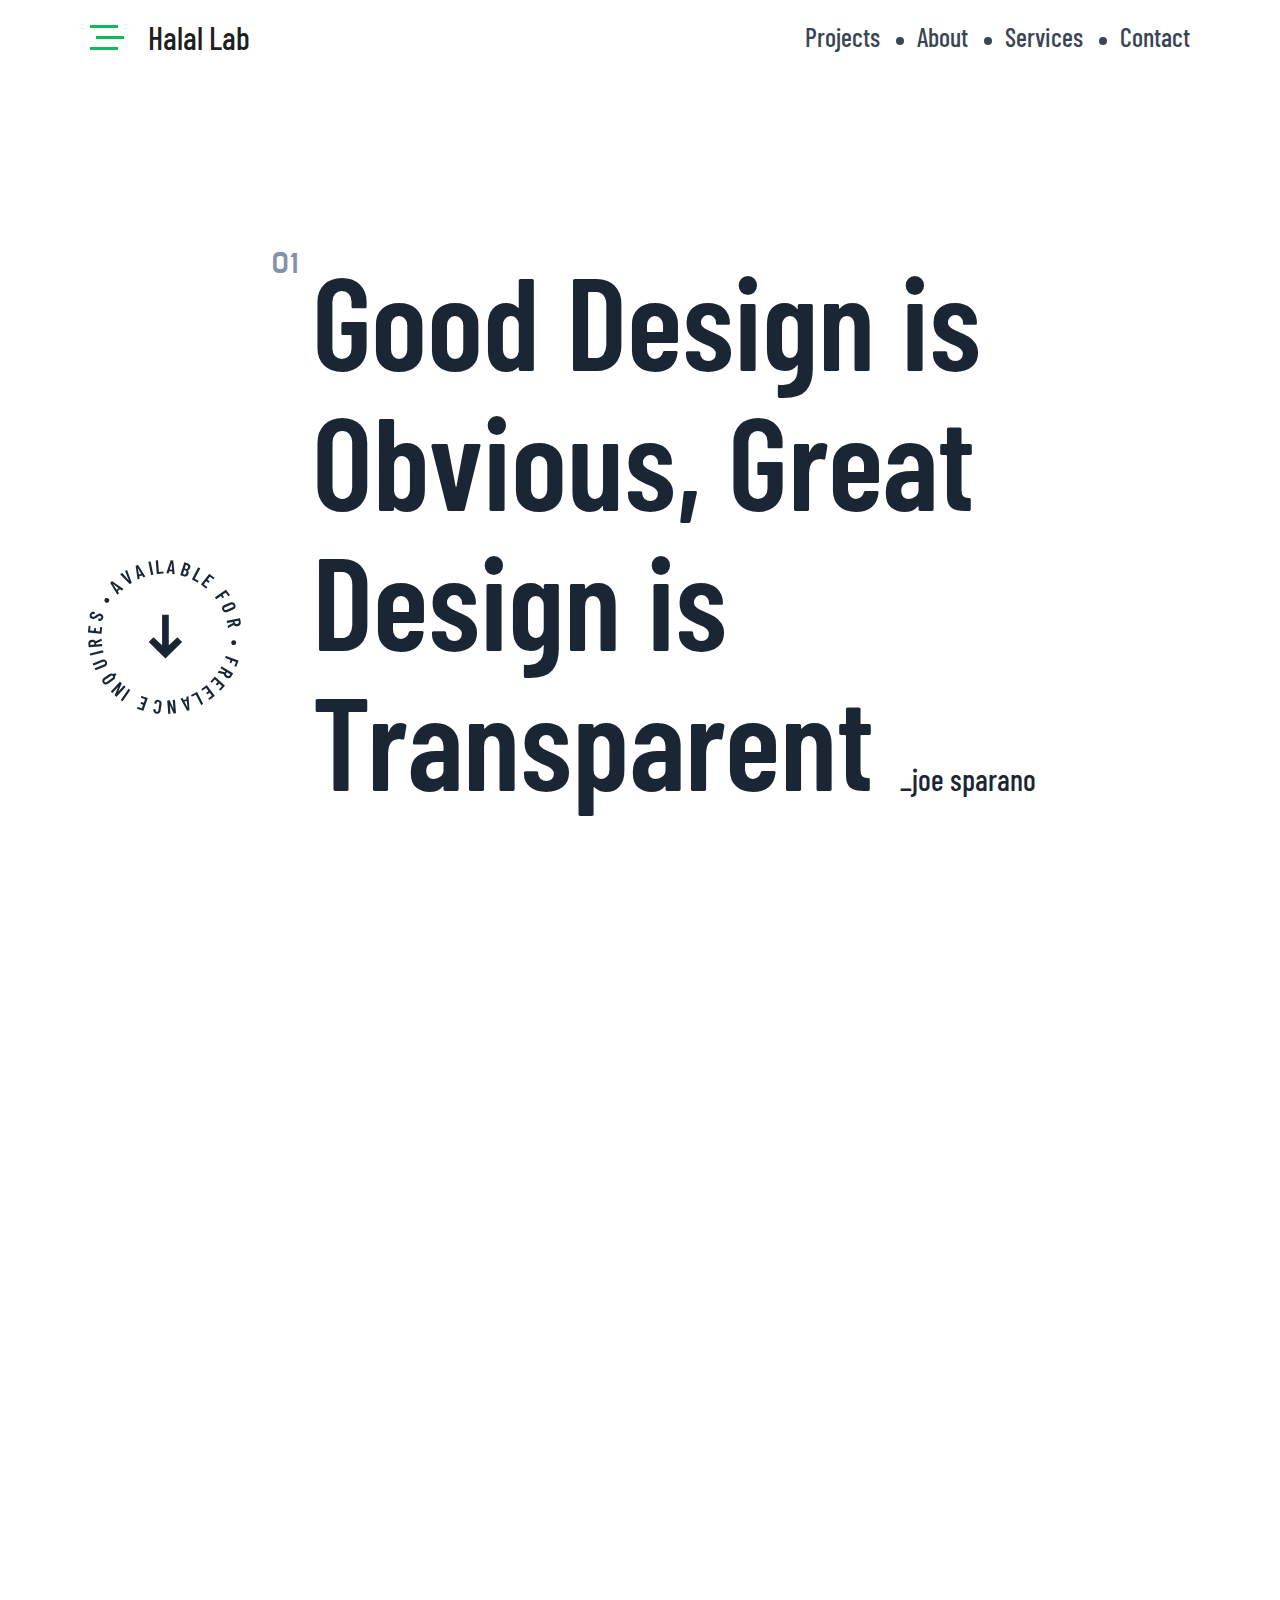
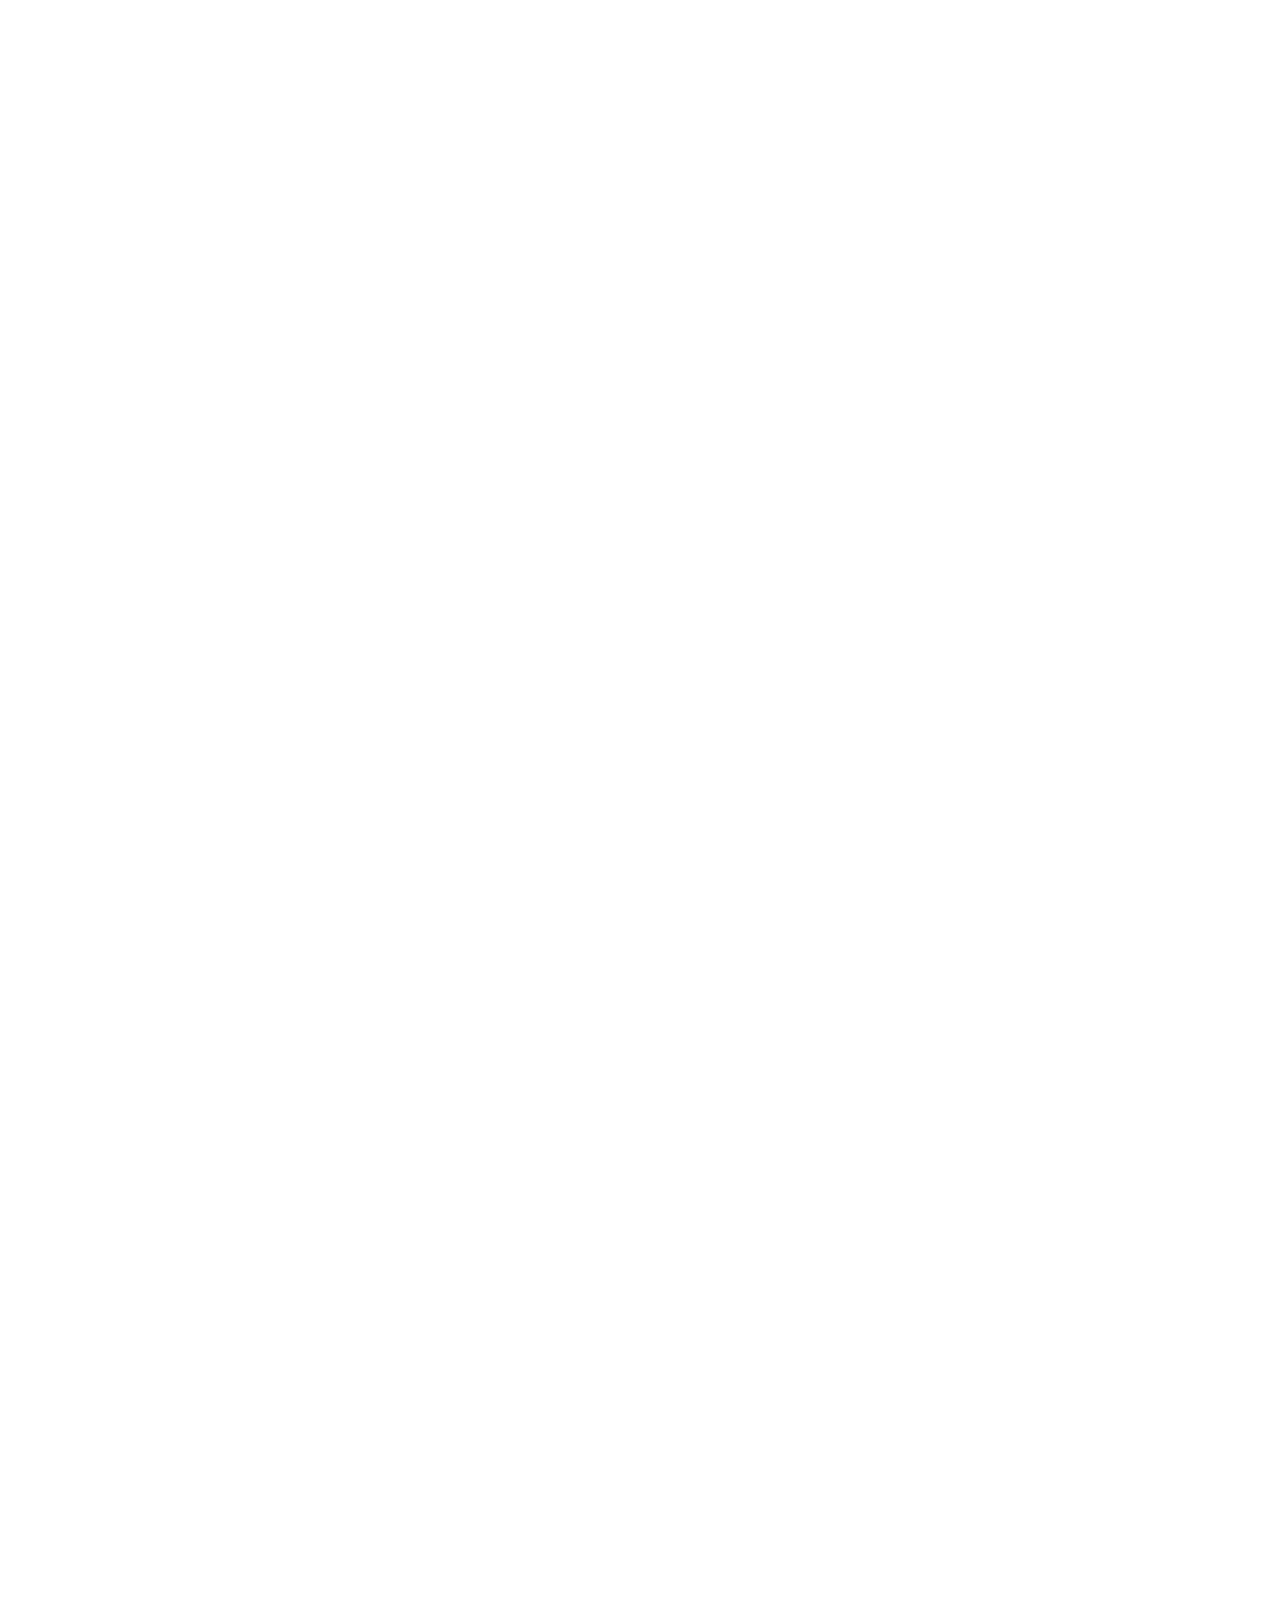
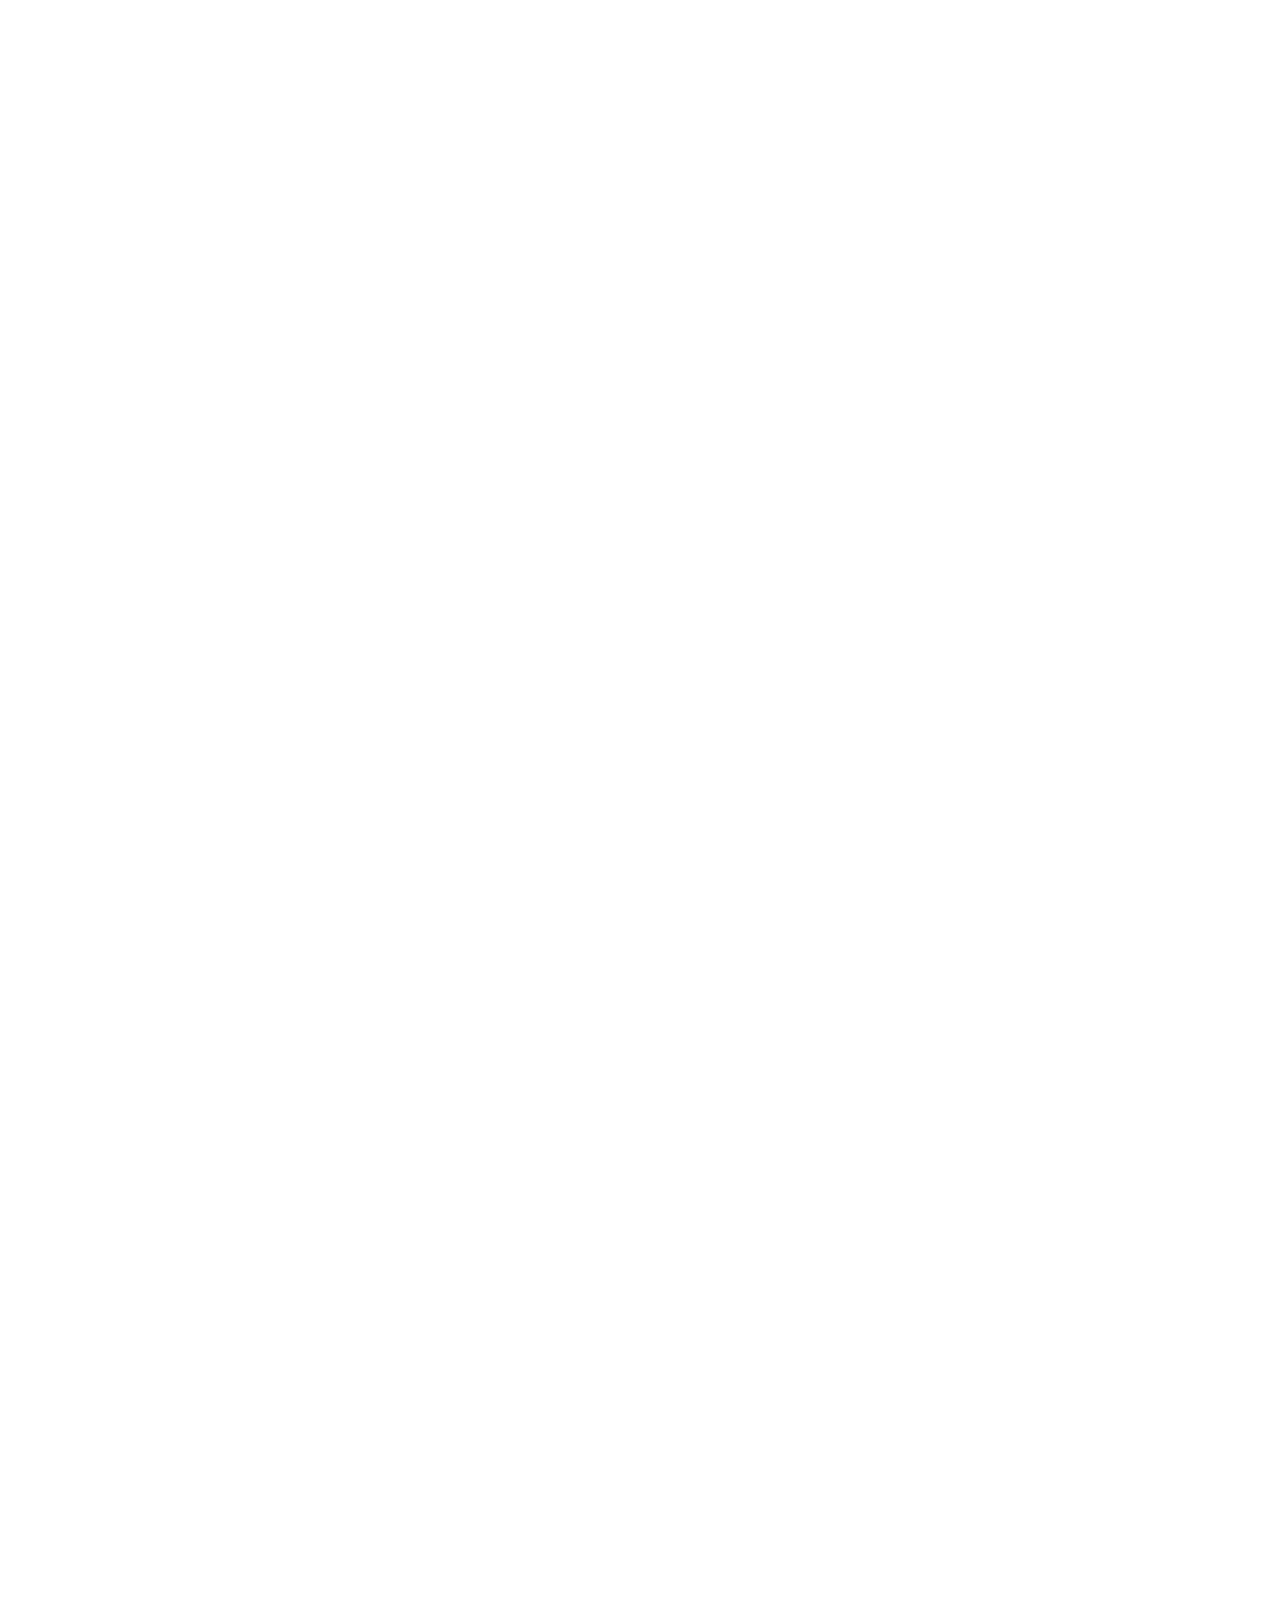
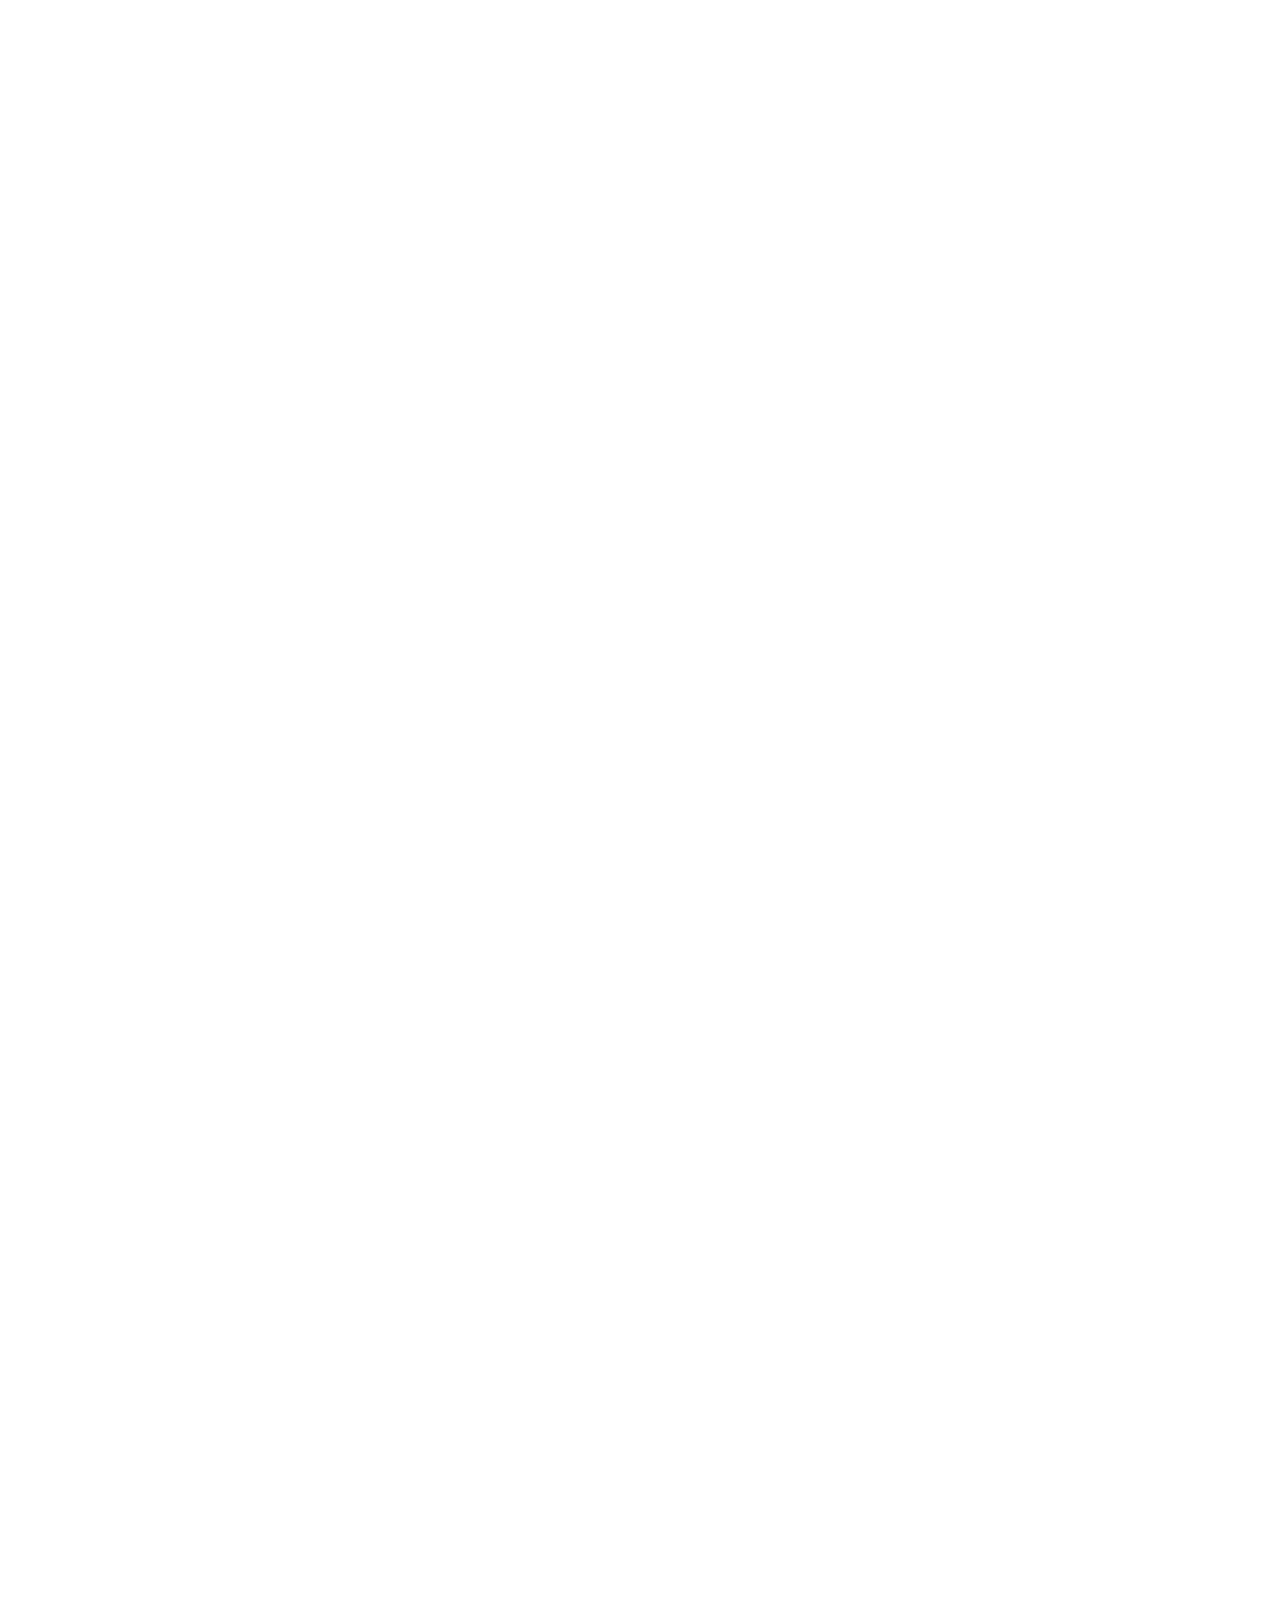
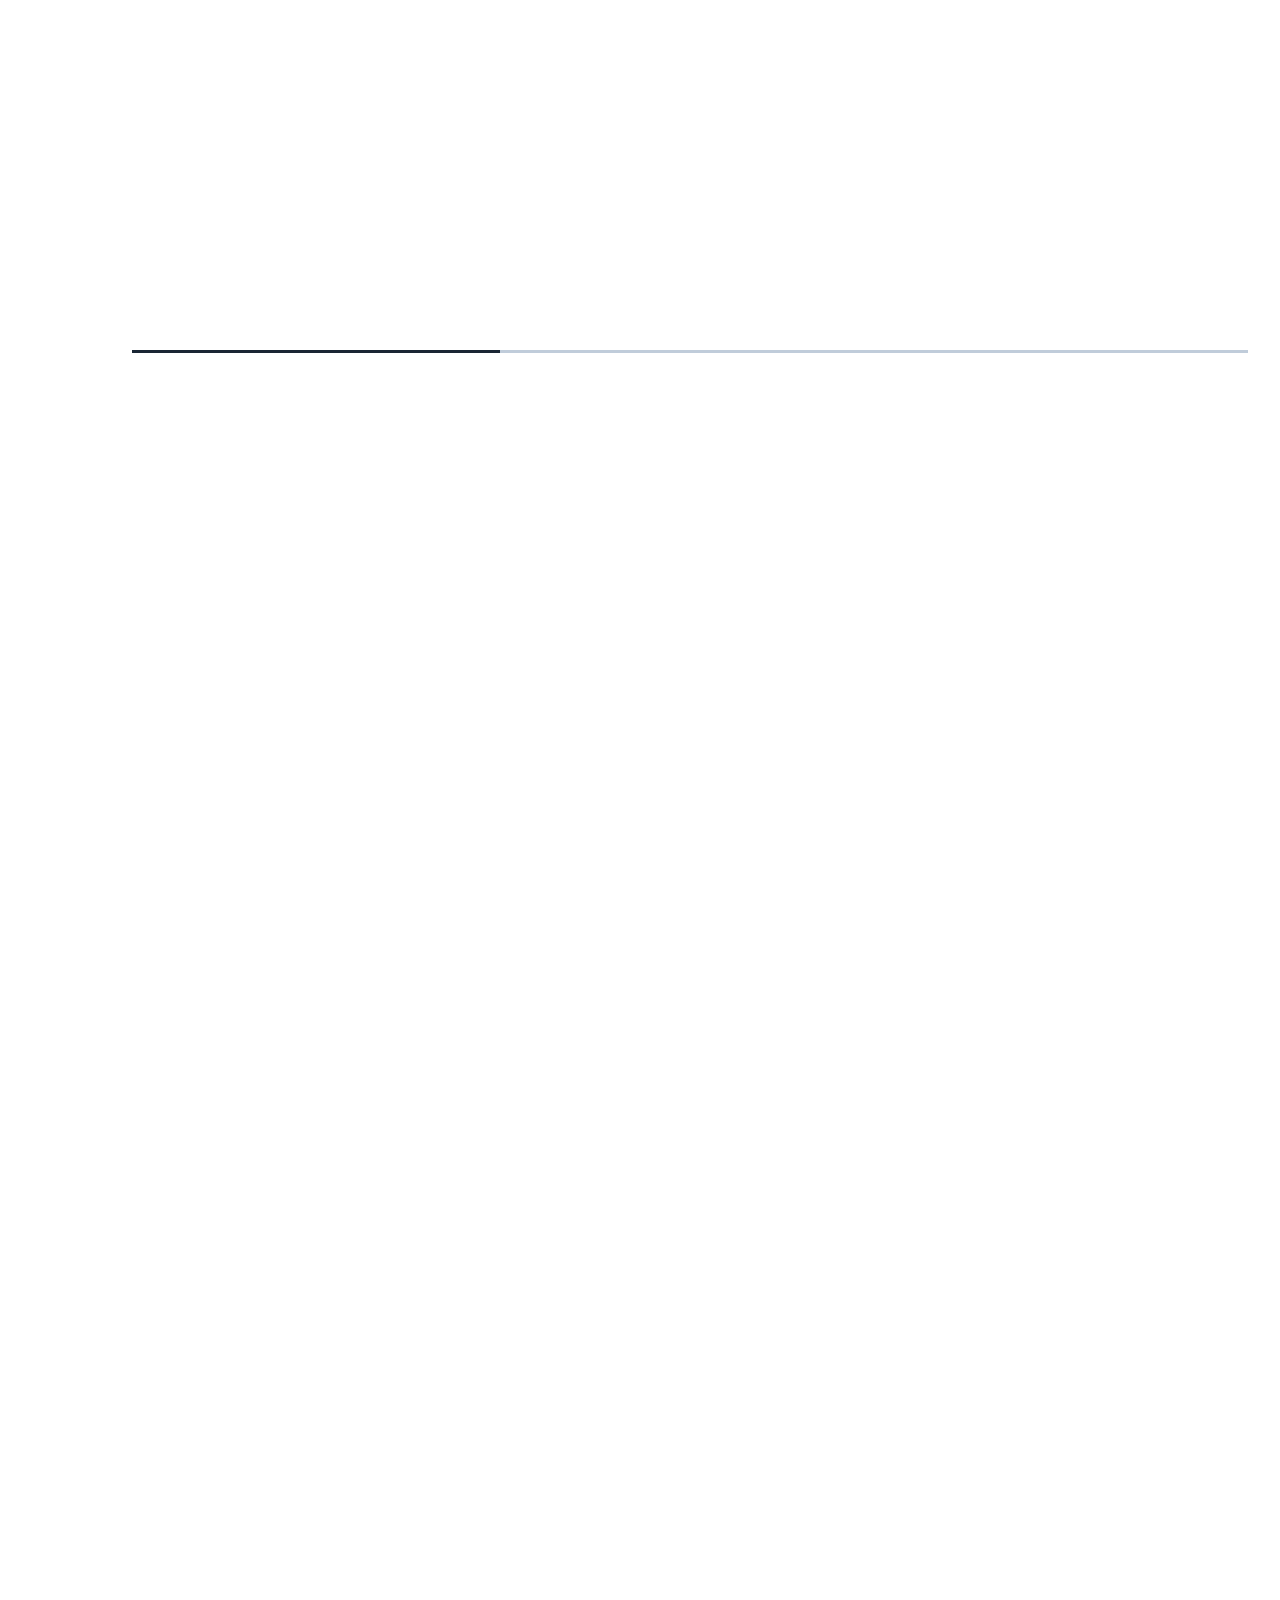
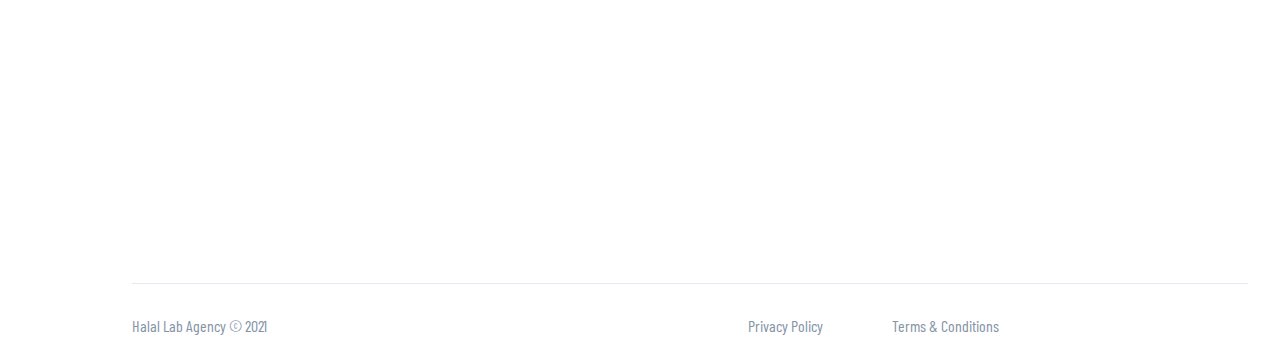
==== index.html @ 04c3b502 "wow js change" ====
<!DOCTYPE html>
<html lang="en">

<head>
	<meta charset="UTF-8">
	<meta http-equiv="X-UA-Compatible" content="IE=edge">
	<meta name="viewport" content="width=device-width, initial-scale=1.0">
	<title>Halal-Lab Website</title>

	<!-- ================google fonts========= -->
	<link rel="preconnect" href="https://fonts.gstatic.com">
    <link href="https://fonts.googleapis.com/css2?family=Barlow+Condensed:wght@100;200;300;400;500;600;700;800;900&family=Do+Hyeon&display=swap" rel="stylesheet">

	<!--===========owl carousel========-->
	<link rel="stylesheet" href="css/owl.carousel.min.css">

	<!--============= bootstrap====== -->
	<link rel="stylesheet" href="css/bootstrap.min.css">

	<!--============animate css========= -->
	<link rel="stylesheet" href="css/animate.css">

	<!-- ============font awesome======= -->
	<link rel="stylesheet" href="css/all.css">

	<!--===========main css============  -->
	<link rel="stylesheet" href="css/style.css">

</head>

<body>

	<!--================header start=================  -->
	<header>

		<!--====== navBar start==== -->
		<div class="nav-items">
			<nav class="navbar navbar-expand-lg navbar-light">
				<div class="container">
					<div id="toggle">
						<div class="menubar">
							<span class="line"></span>
							<span class="line"></span>
							<span class="line"></span>
						</div>
					</div>
					<a class="navbar-brand" href="#">Halal Lab</a>
					<button class="navbar-toggler" type="button" data-bs-toggle="collapse"
						data-bs-target="#navbarSupportedContent" aria-controls="navbarSupportedContent"
						aria-expanded="false" aria-label="Toggle navigation">
						<span class="navbar-toggler-icon"></span>
					</button>
					<div class="collapse navbar-collapse" id="navbarSupportedContent">
						<ul class="navbar-nav ms-auto mb-2 mb-lg-0">
							<li class="nav-item">
								<a class="nav-link active" href="#">Projects</a>
								<span class="round"></span>
							</li>
							<li class="nav-item">
								<a class="nav-link" href="#">About</a>
								<span class="round"></span>
							</li>
							<li class="nav-item">
								<a class="nav-link" href="#">Services</a>
								<span class="round"></span>
							</li>
							<li class="nav-item">
								<a class="nav-link" href="#">Contact</a>
							</li>
						</ul>
					</div>
				</div>
			</nav>
		</div>
		<!--====== navBar end==== -->

		<!--=================main header start=====-->
		<main class="main-items">
			<div class="container">
				<div class="row align-items-center justify-content-center">
					<div class="col-lg-2">
						<div class="scroll-down wow fadeInDown" data-wow-duration="2s" data-wow-delay="0.2s">
							<img src="img/round-header.svg" alt="">
						</div>
					</div>
					<div class="col-lg-10">
						<div class="header-content-num wow fadeInDown" data-wow-duration="2s" data-wow-delay="0.2s">01</div>
						<div class="main-content wow fadeInUp" data-wow-duration="2s">
							<h1> <span class="wow fadeInUp" data-wow-duration="2s" data-wow-delay="0.2s">Good Design is</span> <span class="wow fadeInUp" data-wow-duration="2s" data-wow-delay="0.4s">Obvious, Great Design</span> <span class="wow fadeInUp" data-wow-duration="2s" data-wow-delay="0.6s">is Transparent</span> <span class="main-sm-text wow fadeInUp" data-wow-duration="0.6s" data-wow-delay="0.6s">_joe sparano</span></h1>
						</div>
					</div>
				</div>
				<div class="row">
					<div class="col-lg-12 ">
						<div class="main-image wow fadeInUp" data-wow-duration="2s" data-wow-delay="0.2s">
							<img src="img/header-img.jpg" alt="">
						</div>
					</div>
				</div>
			</div>
		</main>
		<!--=================main header end=====-->
	</header>
	<!--================header end=================  -->


	<!--====================projects section start================== -->
	<section class="projects section-padding">
		<div class="container">
			<!-- section title -->
			<div class="row justify-content-center">
				<div class="col-lg-12">
					<div class="section-content">
						<div class="section-num wow fadeInUp" data-wow-duration="2s" data-wow-delay="0.2s">02</div>
						<div class="section-title-text wow fadeInUp" data-wow-duration="2s" data-wow-delay="0.3s">OUR PROJECTS</div>
					</div>
				</div>
			</div>

			<!-- section title end-->

			<!-- project items start-->
			<div class="row">
				<div class="col-lg-12">
					<div class="project-first-item project-item">
						<div class="projectFirst-img wow fadeInUp" data-wow-duration="2s" data-wow-delay="0.2s">
							<img src="img/project-1.jpg" alt="">
						</div>
						<div class="project-item-title wow fadeInUp" data-wow-duration="2s" data-wow-delay="0.4s">
							<h2>Project name will be here <span>2020</span></h2>
						</div>
					</div>
				</div>
			</div>

			<div class="row ">
				<div class="col-lg-12">
					<div class="row">
						<div class="col-lg-5">
							<div class="project-secound-item project-item">
								<div class="projectSecound-img wow fadeInUp" data-wow-duration="2s" data-wow-delay="0.2s">
									<img src="img/project-2.jpg" alt="">
								</div>
								<div class="project-item-title wow fadeInUp" data-wow-duration="2s" data-wow-delay="0.4s">
									<h2>Project name will be here <span>2020</span></h2>
								</div>
							</div>
						</div>
						<div class="col-lg-7">
							<div class="project-third-item project-item">
								<div class="projectThird-img wow fadeInUp" data-wow-duration="2s" data-wow-delay="0.2s">
									<img src="img/project-3.jpg" alt="">
								</div>
								<div class="project-item-title wow fadeInUp" data-wow-duration="2s" data-wow-delay="0.4s">
									<h2>Project name will be here <span>2020</span></h2>
								</div>
							</div>
						</div>
					</div>
				</div>
			</div>

			<div class="row ">
				<div class="col-lg-12">
					<div class="row">
						<div class="col-lg-7">
							<div class="project-secound-item">
								<div class="projectSecound-img wow fadeInUp" data-wow-duration="2s" data-wow-delay="0.2s">
									<img src="img/project-4.jpg" alt="">
								</div>
								<div class="project-item-title wow fadeInUp" data-wow-duration="2s" data-wow-delay="0.4s">
									<h2>Project name will be here <span>2020</span></h2>
								</div>
							</div>
						</div>
						<div class="col-lg-5">
							<div class="project-third-item">
								<div class="projectThird-img wow fadeInUp" data-wow-duration="2s" data-wow-delay="0.2s">
									<img src="img/project-5.jpg" alt="">
								</div>
								<div class="project-item-title wow fadeInUp" data-wow-duration="2s" data-wow-delay="0.4s">
									<h2>Project name will be here <span>2020</span></h2>
								</div>
							</div>
						</div>
					</div>
				</div>
			</div>
			<!-- project items end-->

			<div class="row justify-content-center">
				<div class="col-lg-10">
					<div class="round-box text-center wow fadeInUp" data-wow-duration="2s" data-wow-delay="0.2s">
						<img src="img/roundBox.svg" alt="">
					</div>
				</div>
			</div>
		</div>
	</section>
	<!--====================projects section end================== -->


	<!--======================our process section start=========-->
	<section class="process section-padding">
		<div class="container">
			<!-- section title -->
			<div class="row justify-content-center">
				<div class="col-lg-12">
					<div class="section-content">
						<div class="section-num wow fadeInUp" data-wow-duration="2s" data-wow-delay="0.2s">03</div>
						<div class="section-title-text wow fadeInUp" data-wow-duration="2s" data-wow-delay="0.3s">OUR PROCESS</div>
					</div>
				</div>
			</div>
			<!-- section title end-->

			<!-- process item start -->
			<div class="row">
				<div class="col-lg-7">
					<div class="process-item process-first-item wow fadeInUp" data-wow-duration="2s" data-wow-delay="0.2s">
						<div class="process-inner-item">
							<div class="process-item-header">
								<div class="round-item"></div>
								<div class="process-num">01</div>
							</div>
							<div class="process-footer-item">
								<h3 class="process-tile">ANALYSIS</h3>
								<p class="process-sm-text">Analysis emphasizes an investigation of the problem and requirements, rather than a solution.</p>
							</div>
						</div>
					</div>
				</div>
				<div class="col-lg-5">
					<div class="process-item process-second-item wow fadeInUp" data-wow-duration="2s" data-wow-delay="0.2s">
						<div class="process-inner-item">
							<div class="process-item-header">
								<div class="round-item"></div>
								<div class="process-num">02</div>
							</div>
							<div class="process-footer-item">
								<h3 class="process-tile">DESIGN</h3>
								<p class="process-sm-text">Design emphasizes a conceptual solution that fulfills the requirements, rather than its implementation.</p>
							</div>
						</div>
					</div>
				</div>
			</div>
			<div class="row">
				<div class="col-lg-5">
					<div class="process-item process-third-item wow fadeInUp" data-wow-duration="2s" data-wow-delay="0.2s">
						<div class="process-inner-item">
							<div class="process-item-header">
								<div class="round-item"></div>
								<div class="process-num">03</div>
							</div>
							<div class="process-footer-item">
								<h3 class="process-tile">EVALUTION</h3>
								<p class="process-sm-text">Ideally through usability testing with actual users - is as integral as quality testing is to good software development.</p>
							</div>
						</div>
					</div>
				</div>
				<div class="col-lg-7">
					<div class="process-item process-fourth-item wow fadeInUp" data-wow-duration="2s" data-wow-delay="0.2s">
						<div class="process-inner-item">
							<div class="process-item-header">
								<div class="round-item"></div>
								<div class="process-num">04</div>
							</div>
							<div class="process-footer-item">
								<h3 class="process-tile">IMPLEMENTATION</h3>
								<p class="process-sm-text">Design implementation phase is a significant percentage of the overall design cycle. It is critical that the implementation phase of the design be handled as efficiently as possible</p>
							</div>
						</div>
					</div>
				</div>
			</div>
			<!-- process item end -->
		</div>
	</section>
	<!--======================our process section end=========-->


	<!--===================clients feedback start========================== -->
	<section class="clients section-padding">
		<div class="container">
			<!-- section title -->
			<div class="row justify-content-center">
				<div class="col-lg-12">
					<div class="section-content">
						<div class="section-num wow fadeInUp" data-wow-duration="2s" data-wow-delay="0.2s">04</div>
						<div class="section-title-text wow fadeInUp" data-wow-duration="2s" data-wow-delay="0.3s">CLIENTS FEEDBACK</div>
					</div>
				</div>
			</div>
			<!-- section title end-->

			<!-- clients feedback -->
			<div class="owl-carousel clients-carousel">

				<div class="client-feedback wow fadeInUp" data-wow-duration="2s" data-wow-delay="0.2s">
					<div class="client-header-text">
						<h5>Alpha Letz</h5>
					</div>
					<div class="client-body-text">
						<p>Halal Lab did a great job on our mobile app design. He was able to add a lot of data into the
							app while keeping the design simple and easy for the user to understand. I would certainly
							use their services again for the future work.</p>
					</div>
					<div class="client-footer-text">
						<h5>Sartoriallu, Clients titles</h5>
					</div>
				</div>

				<div class="client-feedback wow fadeInUp" data-wow-duration="2s" data-wow-delay="0.4s">
					<div class="client-header-text">
						<h5>Logo</h5>
					</div>
					<div class="client-body-text">
						<p>It was very easy working with Halal Lab. They had great communication, great design skills,
							and prompt with delivery. Will definitely look at hiring them for future projects.</p>
					</div>
					<div class="client-footer-text">
						<h5>Sartoriallu, Clients titles</h5>
					</div>
				</div>


				<div class="client-feedback wow fadeInUp" data-wow-duration="2s" data-wow-delay="0.6s">
					<div class="client-header-text">
						<h5>Well Rounded</h5>
					</div>
					<div class="client-body-text">
						<p>I am an early-stage startup founder with some engineering experience. I understand that
							market research and design come before building. I reached out to Halal Lab after seeing
							their portfolio and knew I needed to work with them for my high-fidelity prototype. - Easy
							to work with - Overachiever - You will get more that what you asked for</p>
					</div>
					<div class="client-footer-text">
						<h5>Sartoriallu, Clients titles</h5>
					</div>
				</div>

				<div class="client-feedback wow fadeInUp" data-wow-duration="2s" data-wow-delay="0.2s">
					<div class="client-header-text">
						<h5>Alpha Letz</h5>
					</div>
					<div class="client-body-text">
						<p>Halal Lab did a great job on our mobile app design. He was able to add a lot of data into the
							app while keeping the design simple and easy for the user to understand. I would certainly
							use their services again for the future work.</p>
					</div>
					<div class="client-footer-text">
						<h5>Sartoriallu, Clients titles</h5>
					</div>
				</div>

				<div class="client-feedback wow fadeInUp" data-wow-duration="2s" data-wow-delay="0.4s">
					<div class="client-header-text">
						<h5>Logo</h5>
					</div>
					<div class="client-body-text">
						<p>It was very easy working with Halal Lab. They had great communication, great design skills,
							and prompt with delivery. Will definitely look at hiring them for future projects.</p>
					</div>
					<div class="client-footer-text">
						<h5>Sartoriallu, Clients titles</h5>
					</div>
				</div>
			</div>		
			<!-- clients feedback -->
		</div>
	</section>
	<!--===================clients feedback end========================== -->


	<!--================work with section start===== -->
	<section class="work-with section-padding">
		<div class="container">
			<!-- section title -->
			<div class="row justify-content-center">
				<div class="col-lg-12">
					<div class="section-content">
						<div class="section-num wow fadeInUp" data-wow-duration="2s" data-wow-delay="0.2s">05</div>
						<div class="section-title-text wow fadeInUp" data-wow-duration="2s" data-wow-delay="0.3s">WE WORK WITH*</div>
					</div>
				</div>
			</div>
			<!-- section title end-->

			<!-- work with item -->
			<div class="row">
				<div class="col-lg-4">
					<div class="work-with-item wow fadeInUp" data-wow-duration="2s" data-wow-delay="0.2s">

					</div>
				</div>
				<div class="col-lg-4">
					<div class="work-with-item wow fadeInUp" data-wow-duration="2s" data-wow-delay="0.3s">

					</div>
				</div>
				<div class="col-lg-4">
					<div class="work-with-item wow fadeInUp" data-wow-duration="2s" data-wow-delay="0.4s">

					</div>
				</div>
				<div class="col-lg-4">
					<div class="work-with-item wow fadeInUp" data-wow-duration="2s" data-wow-delay="0.5s">

					</div>
				</div>
				<div class="col-lg-4">
					<div class="work-with-item wow fadeInUp" data-wow-duration="2s" data-wow-delay="0.6s">

					</div>
				</div>
				<div class="col-lg-4">
					<div class="work-with-item wow fadeInUp" data-wow-duration="2s" data-wow-delay="0.7s">

					</div>
				</div>
			</div>
		</div>
	</section>
	<!--================work with section end===== -->


	<!--=======================contact section start====================== -->
	<section class="contact">
		<div class="container">
			<!-- section title -->
			<div class="row justify-content-center">
				<div class="col-lg-12">
					<div class="section-content">
						<div class="section-num wow fadeInUp" data-wow-duration="2s" data-wow-delay="0.2s">06</div>
						<div class="section-title-text wow fadeInUp" data-wow-duration="2s" data-wow-delay="0.3s">LET'S CONNECT</div>
						<div class="contact-arrow wow fadeInUp" data-wow-duration="2s" data-wow-delay="0.4s"><a href="#"><img src="img/contactArrow.svg" alt=""></a></div>
					</div>
				</div>
			</div>
			<!-- section title end-->
			<div class="row">
				<div class="col-lg-6">
					<div class="contact-item wow fadeInUp" data-wow-duration="2s" data-wow-delay="0.2s">
						<h5>Social</h5>
						<div class="social-links">
							<a href="#">Dribble</a>
							<a href="#">Behance</a>
							<a href="#">Facebook</a>
							<a href="#">Instagram</a>
						</div>
					</div>
				</div>
				<div class="col-lg-3">
					<div class="contact-item wow fadeInUp" data-wow-duration="2s" data-wow-delay="0.4s">
						<h5>Address</h5>
						<div class="address-text">
							<p>3C85+7V, Sadar Hospital</p>
							<p>Sunamganj 3000,</p>
							<p>Bangladesh.</p>
						</div>
					</div>
				</div>
				<div class="col-lg-3">
					<div class="contact-item wow fadeInUp" data-wow-duration="2s" data-wow-delay="0.6s">
						<h5>Say Hi....👋</h5>
						<div class="email">
							<p>hello@halallab.co</p>
						</div>
					</div>
				</div>
			</div>
			<div class="row">
				<div class="col-lg-12">
					<div class="copyright-text"></div>
					<div class="row">
						<div class="col-lg-6">
							<div class="copyright-left-text">
								<p>Halal Lab Agency © 2021</p>
							</div>
						</div>
						<div class="col-lg-2">
							<div class="privacy-text text-center">
								<p>Privacy Policy</p>
							</div>
						</div>
						<div class="col-lg-2">
							<div class="tearm-condition-text">
								<p>Terms & Conditions</p>
							</div>
						</div>
					</div>
				</div>
			</div>
		</div>
	</section>
	<!--=======================contact section end====================== -->



	<!--=============jquery js============-->
	<script src="js/jquery.min.js"></script>

	<!--=========owl carousel js==========-->
	<script src="js/owl.carousel.min.js"></script>

	<!--========================bootstrap js=======  -->
	<script src="js/bootstrap.bundle.min.js"></script>

	<!-- =====================wow js============= -->
	<script src="https://cdnjs.cloudflare.com/ajax/libs/wow/1.1.2/wow.min.js"></script>

	<!--============main js============== -->
	<script src="js/main.js"></script>
</body>

</html>
---- css/style.css ----
/* ==================global css start========== */

*{
    margin:0;
    padding:0;
    box-sizing:border-box;
}
body{
    font-family: 'Barlow Condensed', sans-serif;
    /* font-family: 'Do Hyeon', sans-serif; */
}

.section-padding{
    padding: 100px 0 0 100px;
}
img{
    max-width: 100%;
}


/* ==================global css end========== */


/* ===========navBar start========== */

#toggle{
    width: 50px;
    height: 50px;
    display: flex;
    align-items: center;
    justify-content: center;
    margin-right: 16px;
    position:relative;
    cursor: pointer;
}

#toggle .line{
    display: block;
    width: 28px;
    height: 3px;
    background: #0BBC5C;
    margin-bottom: 8px;
}
#toggle .line:nth-child(2) {
    width: 28px;
    margin-left: 6px;
}
#toggle .line:nth-child(3){
    margin-bottom: 0;
}
.navbar-brand{
    font-size: 32px;
    font-weight: 500;
}
/* .navbar-nav .nav-item{
    display: flex;
    align-items: center;
    justify-content: center;
} */
li.nav-item a {
    font-size: 26px;
    font-weight: 500;
    display: inline-block;
    color: #3A4554 !important;
    line-height: 0.7;
}
.navbar-nav .nav-item .round {
    width: 8px;
    height: 8px;
    border-radius: 50%;
    background: rgb(58, 69, 84);
    margin: 2px 5px;
    display: inline-block;
}

/* ===========navBar end========== */

/* ===================main item start======= */
.main-items{
    padding-top: 150px;
}
.main-content h1 {
    font-size: 130px;
    font-weight: 600;
    margin-left: 40px;
    line-height: 140px;
    color: #1A2634;
    margin-bottom: 100px;
}
.main-content .main-sm-text {
    font-size: 30px;
    font-weight: 500;
    color: #1A2634;
}
.header-content-num {
    font-size: 30px;
    display: inline-block;
    color: #8392A5;
    line-height: 0.7;
    position: relative;
    top: 30px;
    font-family: 'Do Hyeon', sans-serif;
}
.scroll-down {
    cursor: pointer;
    padding-top: 100px;
}

.main-image{
    transition: 0.5s;
    overflow: hidden;
}
.main-image img:hover{
    transform: scale(1.3);
}
/* ===================main item end======= */


/* ============================project section start======== */
.section-content{
    display: flex;
}
.section-title-text {
    font-size: 140px;
    line-height: 140px;
    margin-left: 40px;
    font-weight: 600;
    margin-bottom: 150px;
}
.section-num {
    font-size: 26px;
    font-family: 'Do Hyeon', sans-serif;
    color: #8392A5;
}

.project-item-title h2 {
    color: #3A4554;
    font-size: 42px;
    font-weight: 500;
}
.project-item-title h2 span {
    font-size: 18px;
    color: #8392A5;
    margin-left: 10px;
}
.project-item {
    margin-bottom: 100px;
}
.project-item-title{
    margin-top: 40px;
}

.round-box {
    background: #0BBC5C;
    width: 200px;
    height: 200px;
    margin: 0 auto;
    border-radius: 50%;
    padding: 15px;
    margin-top: 150px;
}
.round-box img {
    animation: box-animate 10s linear infinite;
}
@keyframes box-animate{
    0%{
        transform:rotate(0deg)
    }
    100%{
        transform: rotate(360deg);
    }
}
/* ============================project section end======== */


/* ==============process section start===================== */

.process-item{
    margin-bottom: 50px;
    position: relative;
    transition:all 1s linear;
    overflow: hidden;
}
.process-first-item,.process-fourth-item{
    /* max-width: 710px; */
    min-height: 380px;
    border:2px solid #1A2634;
}
.process-second-item,.process-third-item{
    /* max-width: 460px; */
    min-height: 380px;
    border:2px solid #1A2634;
}
.process-fourth-item,.process-third-item{
    margin-bottom: 0px;
}
.process-inner-item .round-item{
    width: 8px;
    height: 8px;
    border-radius:50%;
    background:#3A4554;
}
.process-item-header {
    display: flex;
    align-items: center;
    justify-content: space-between;
    padding: 30px 30px 0 30px;
    font-family: 'Do Hyeon', sans-serif;
}

.process-footer-item {
	position: absolute;
	left: 40px;
	bottom: 40px;
	max-height: 50px;
	transition: all 0.7s ease-in-out;
	overflow: hidden;
}
.process-item:hover .process-footer-item {
	max-height: 100%;
}
.process-footer-item .process-tile {
	font-size: 42px;
	font-weight: 600;
	line-height: 50px;
	transform-origin: bottom;
	transition: all 0.3s;
}

.process-item .process-sm-text {
	font-size: 26px;
	font-weight: 400;
	line-height: 40px;
	margin-bottom: 0;
	transition: all 0.3s;
}


/* ==============process section end===================== */


/* ======================clients feedback section start==== */
.client-header-text h5 {
    font-size: 22px;
    color: #000;
    font-weight: 400;
    margin-bottom: 10px;
}
.client-body-text {
    max-width: 355px;
    min-height: 470px;
}
.client-body-text p {
    font-size: 26px;
    color: #1A2634;
    font-weight: 400;
    line-height: 40px;
}

.client-footer-text h5 {
    color: #1A2634;
    font-size: 22px;
    font-weight: 500;
    margin-bottom: 100px;
}

/* ====owl carousel=== */

.owl-nav {
    display: none;
}
.owl-dots {
    display: flex;
}
.owl-carousel button.owl-dot {
    width:100%;
    height: 3px;
    background: #C0CCDA;
}
.owl-carousel button.owl-dot.active {
    width: 550px;
    height: 3px;
    background: #1A2634;
    transition: 0.5s;
}

/* ====owl carousel=== */

/* ======================clients feedback section end==== */

/* ======================work with section start==== */
.work-with-item {
    background: #C0CCDA;
    width: 400px;
    height: 200px;
    margin: 7px;
}
/* ======================work with section end==== */

/* =================contact items start========= */
.contact{
    padding-top: 100px;
    padding-left: 100px;
}
.contact-arrow{
    margin-left: 35px;
}
.contact-item {
    margin-bottom: 70px;
}
.contact-item h5 {
    font-size: 20px;
    color: #5C6877;
    font-weight: 400;
    margin-bottom: 30px;
}
.social-links a {
    display: block;
    margin-bottom: 10px;
    font-size: 28px;
    color: #1A2634;
    font-weight: 400;
    text-decoration: none;
}
.address-text p {
    margin-bottom: 5px;
    font-size: 28px;
    color: #1A2634;
    font-weight: 400;
}
.email p {
    font-size: 28px;
    color: #1A2634;
    font-weight: 400;
}
/* =================contact items end========= */

/* =======copyright text==== */
.copyright-text {
    border-top: 1px solid #E5E9F2;
    margin-bottom: 30px;
}
.copyright-left-text,.privacy-text,.tearm-condition-text p{
    color: #8392A5;
}
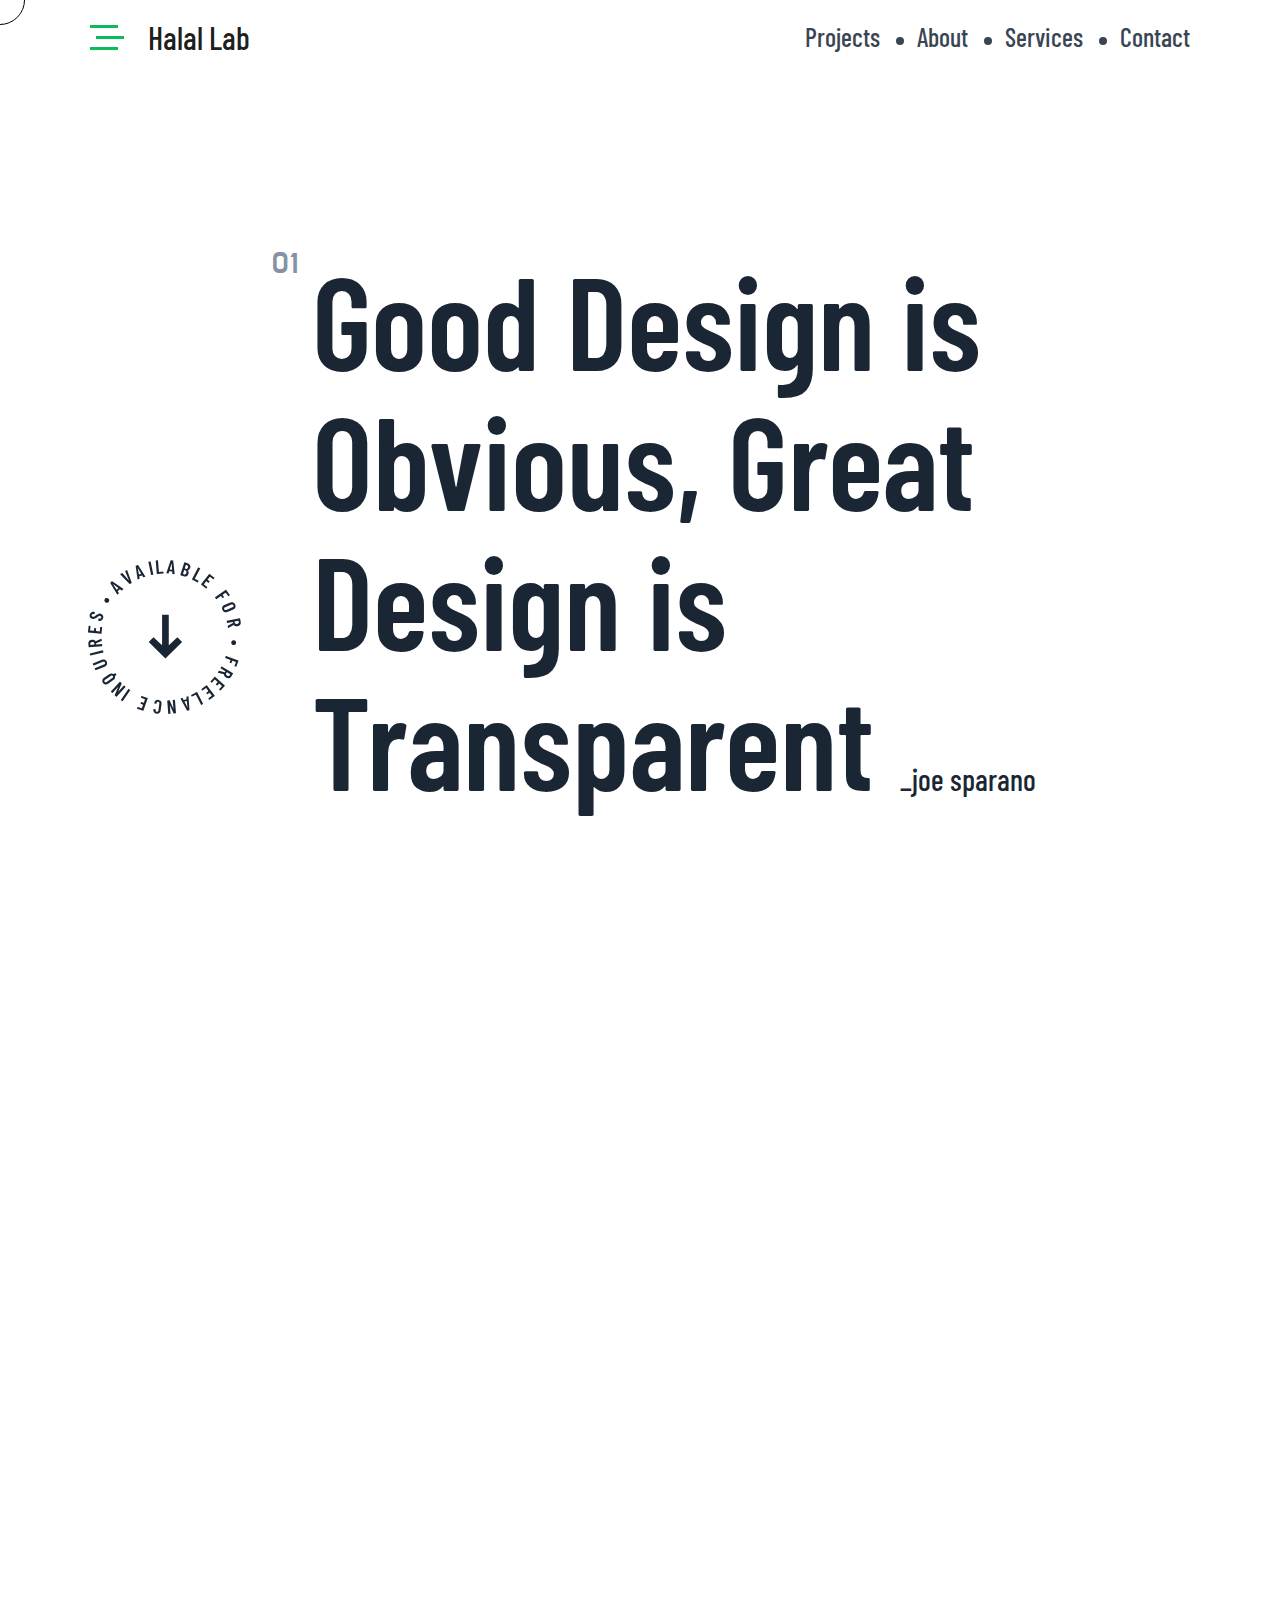
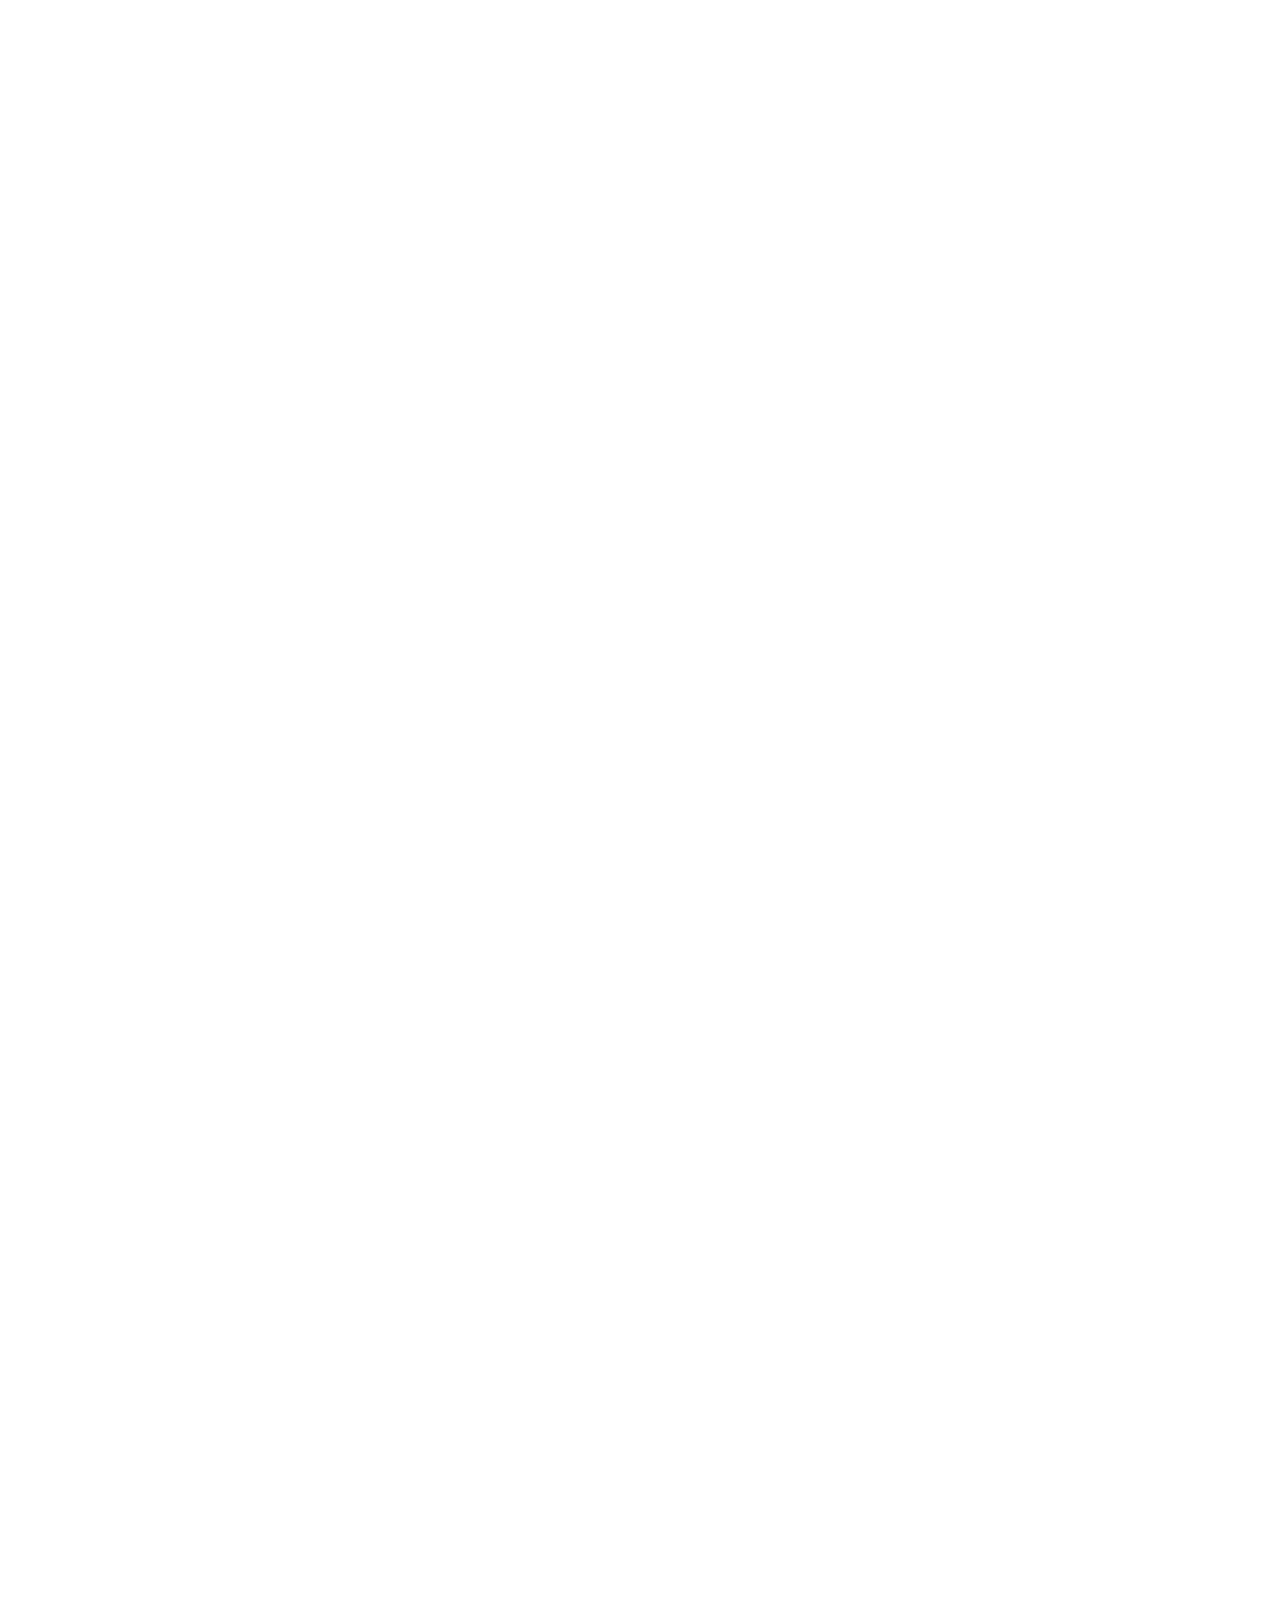
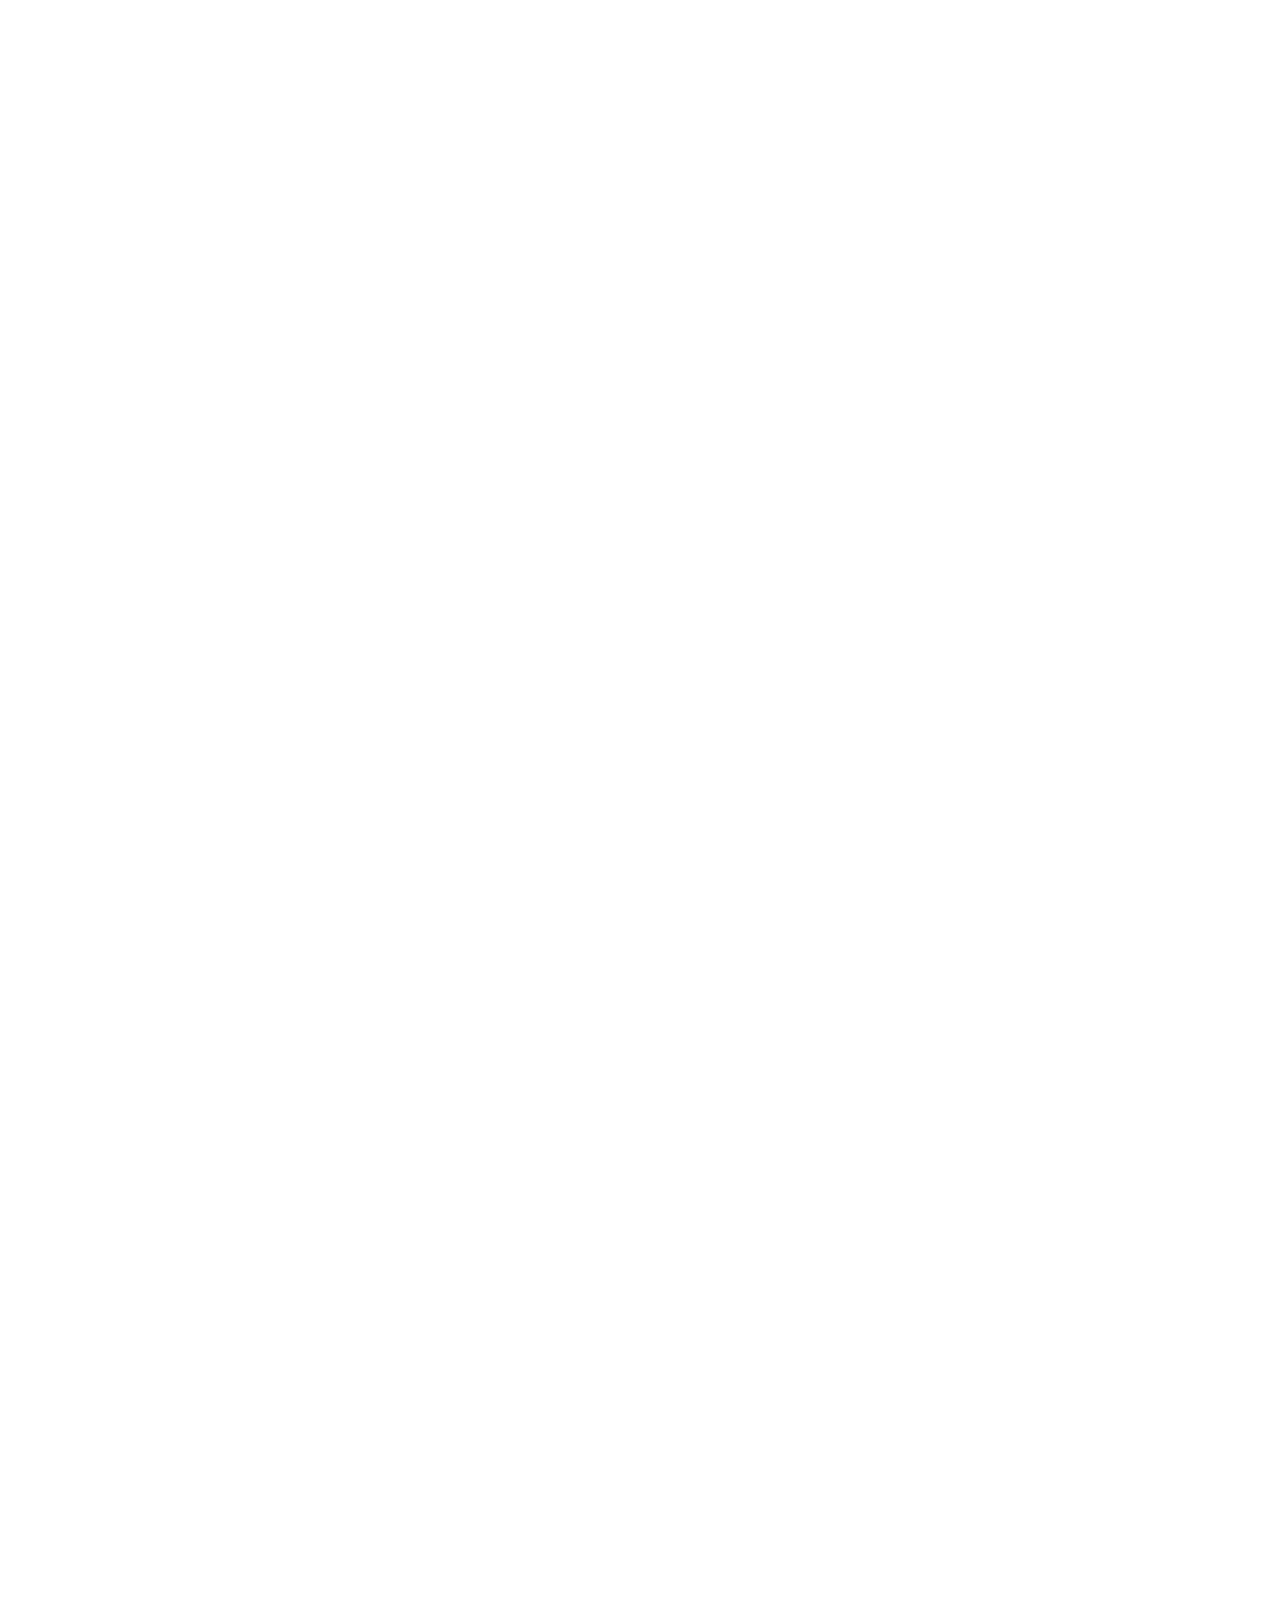
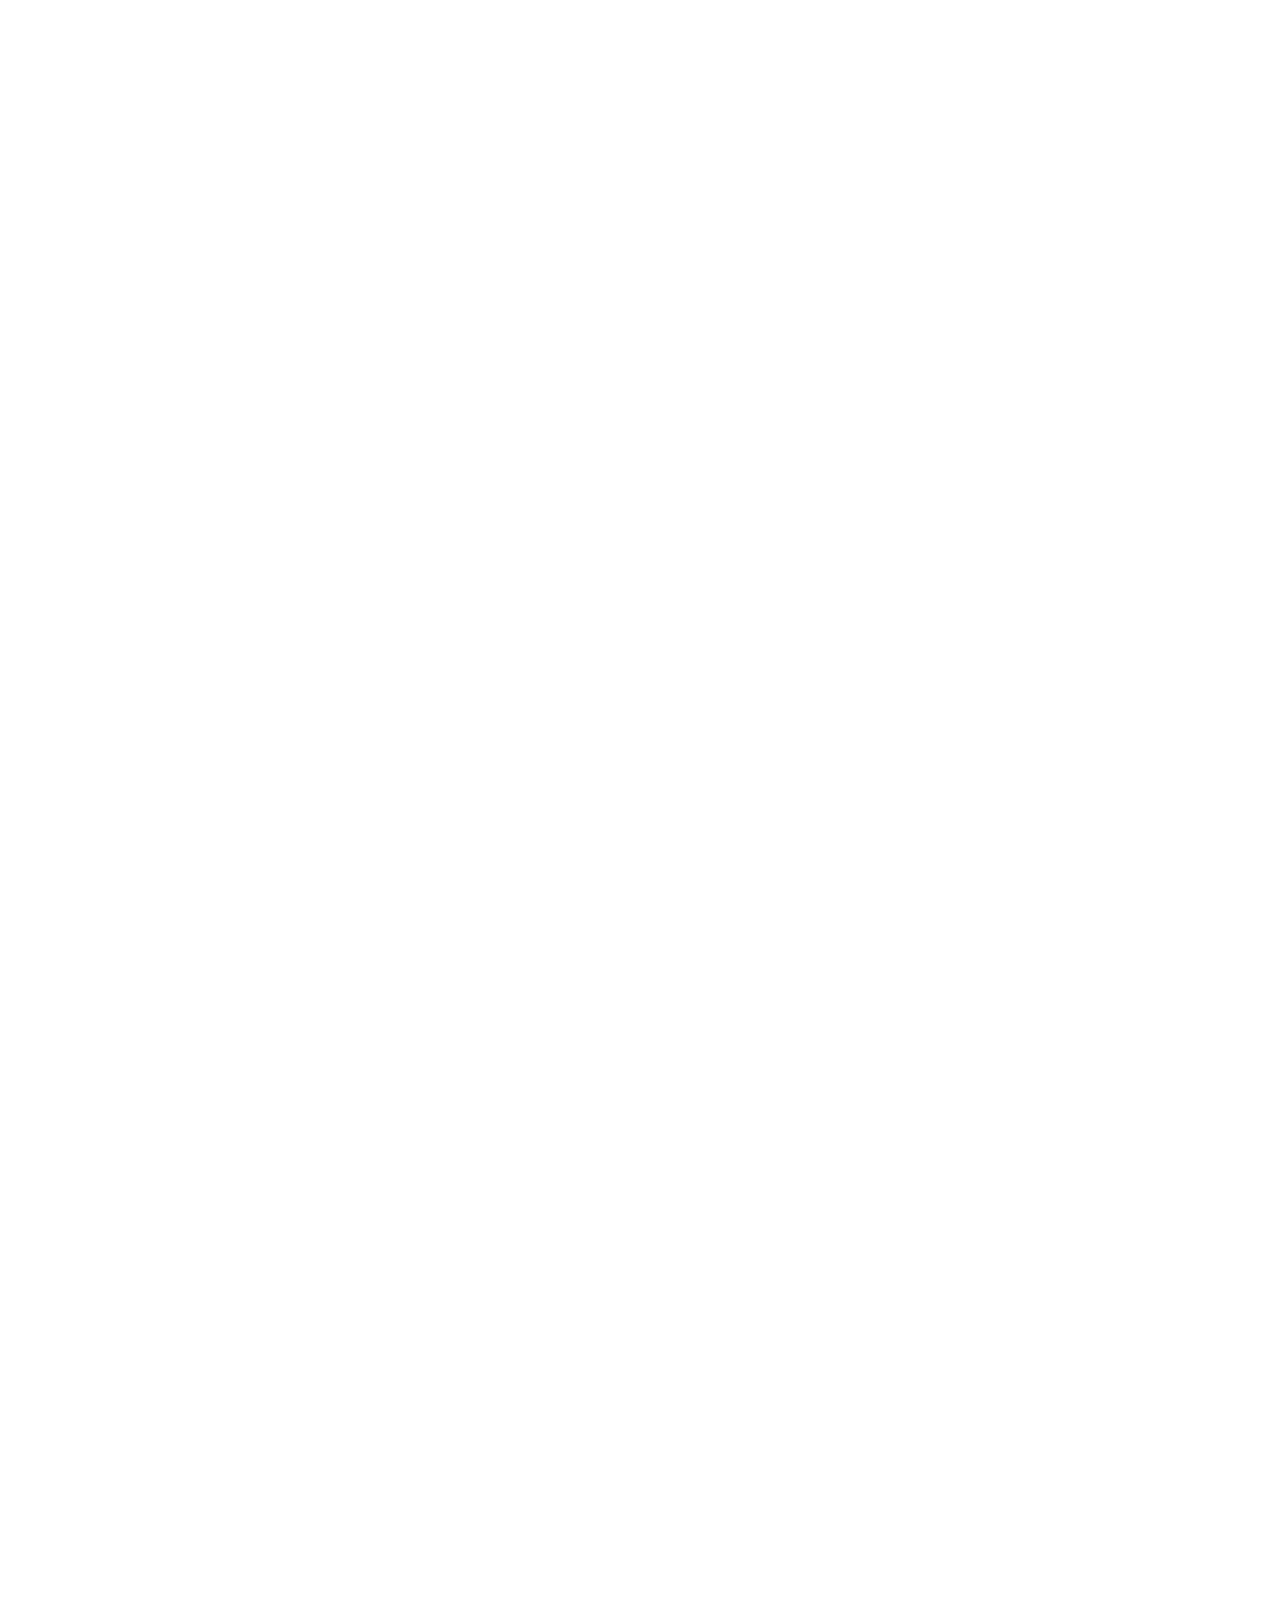
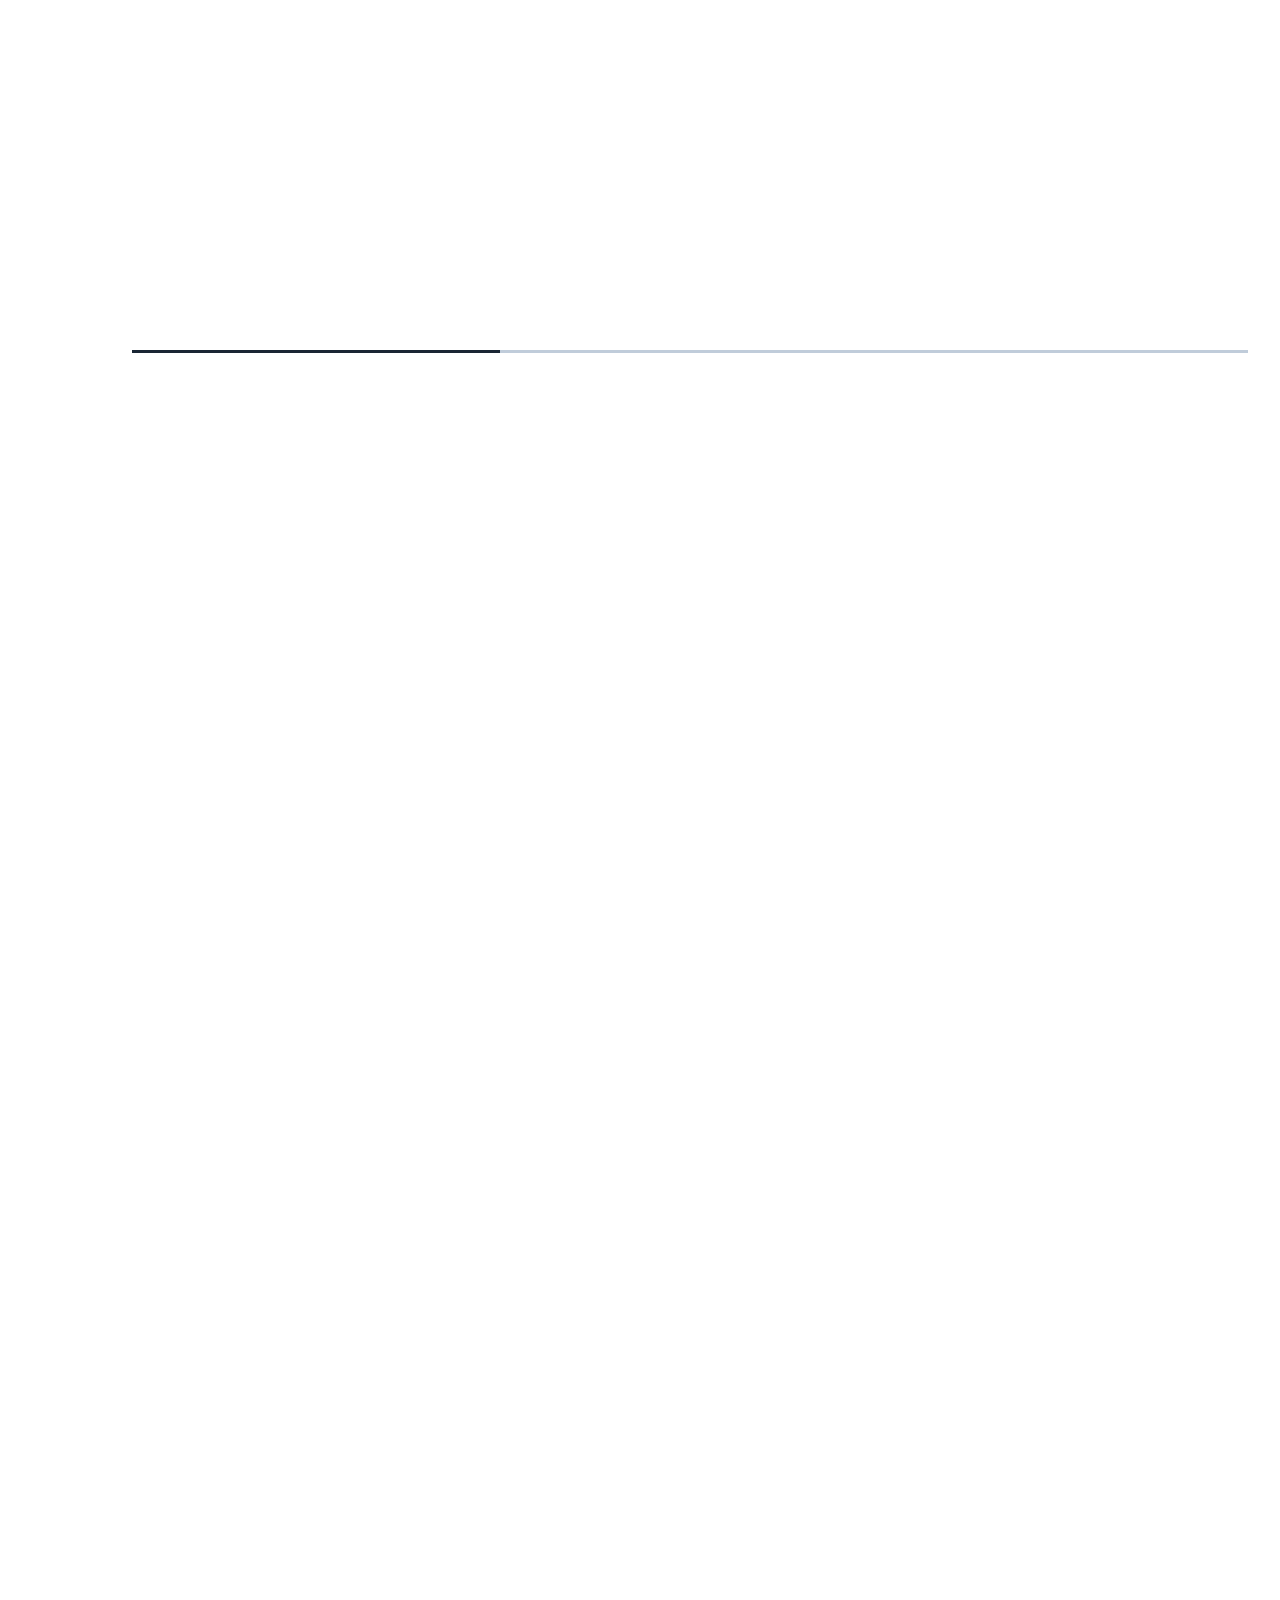
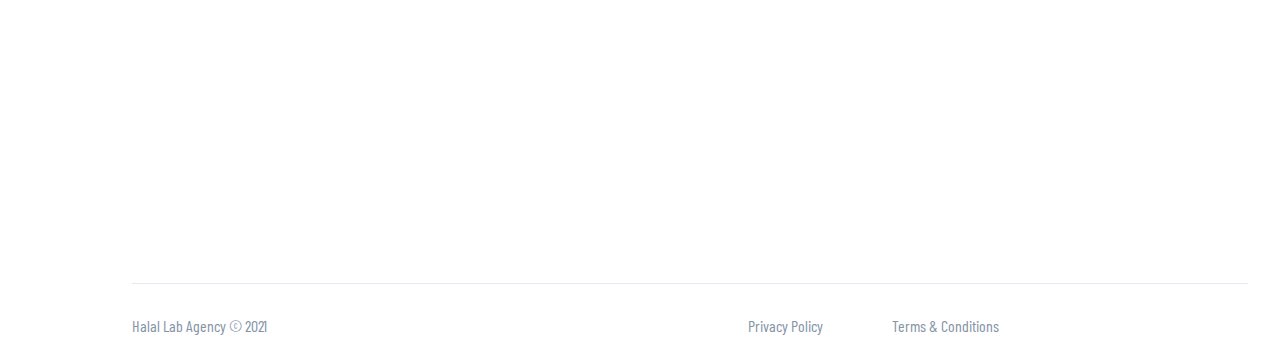
==== commit ded4dced: "animate change" ====
--- a/index.html
+++ b/index.html
@@ -29,6 +29,8 @@
 </head>
 
 <body>
+
+	<div class="cursor"></div>
 
 	<!--================header start=================  -->
 	<header>
--- a/css/style.css
+++ b/css/style.css
@@ -9,6 +9,8 @@
 body{
     font-family: 'Barlow Condensed', sans-serif;
     /* font-family: 'Do Hyeon', sans-serif; */
+    cursor: none;
+    overflow-x: hidden;
 }
 
 .section-padding{
@@ -18,6 +20,22 @@
     max-width: 100%;
 }
 
+.cursor{
+    width: 50px;
+    height: 50px;
+    border-radius: 50%;
+    border:1px solid #000;
+    position: absolute;
+    transform: translate(-50%,-50%);
+    pointer-events: none;
+    z-index: 99;
+    transition: 0.1s;
+}
+
+.link-grow{
+    background: #1A2634;
+    transform: scale(3);
+}
 
 /* ==================global css end========== */
 
@@ -64,6 +82,11 @@
     display: inline-block;
     color: #3A4554 !important;
     line-height: 0.7;
+}
+li.nav-item .hovered-link{
+    color: #fff !important;
+    position: relative;
+    z-index: 999;
 }
 .navbar-nav .nav-item .round {
     width: 8px;
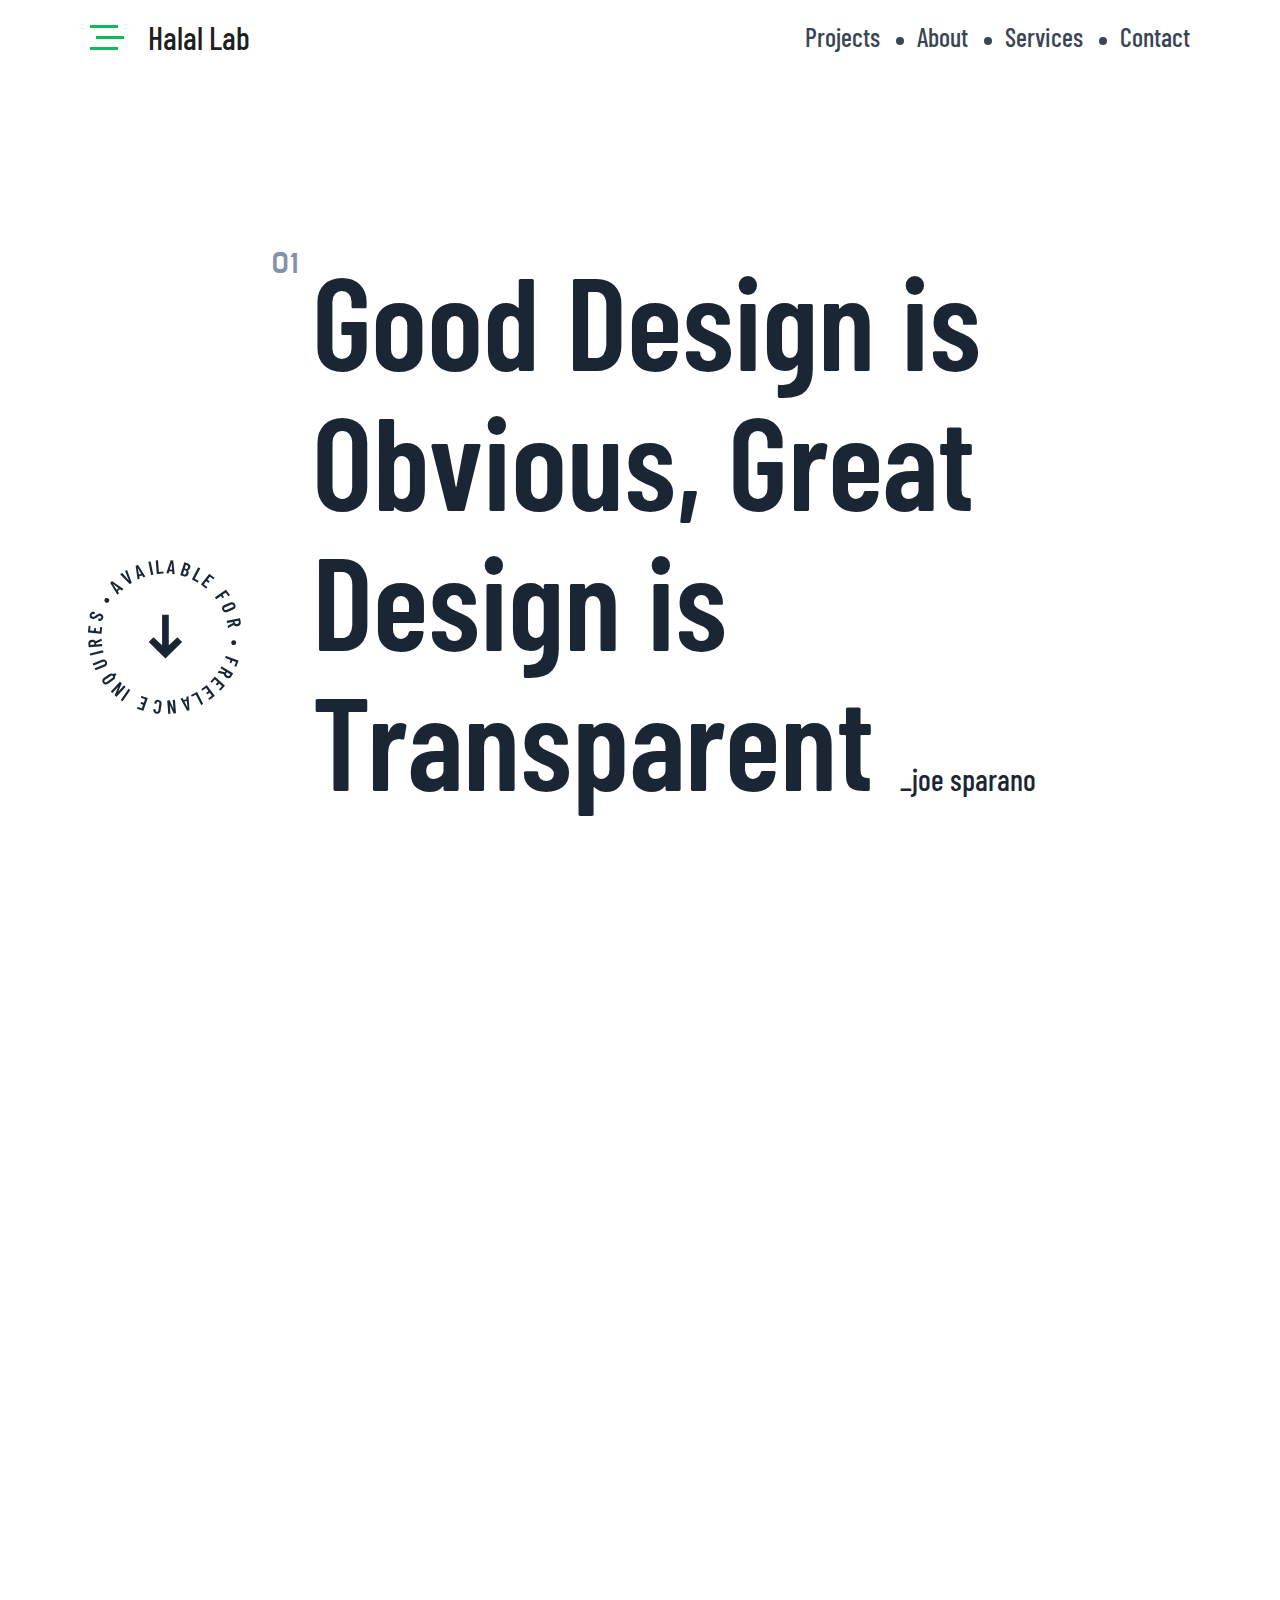
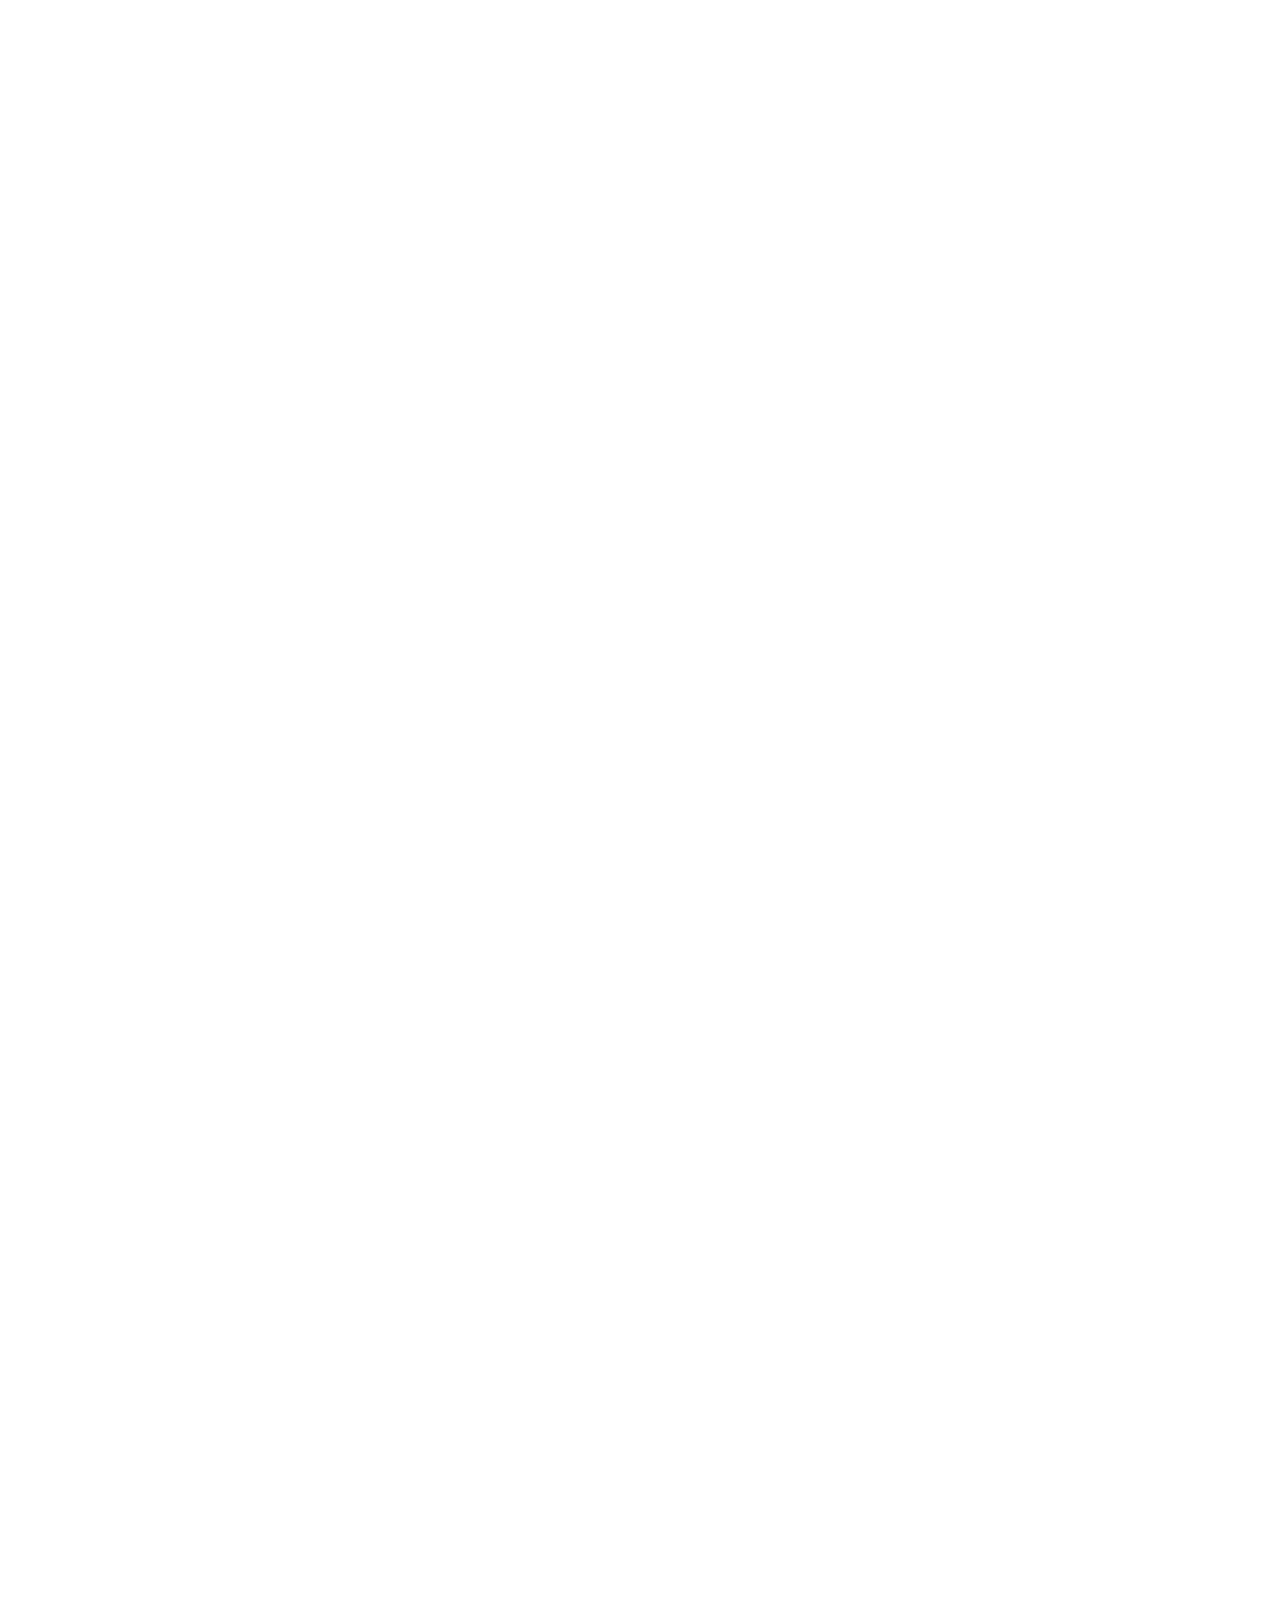
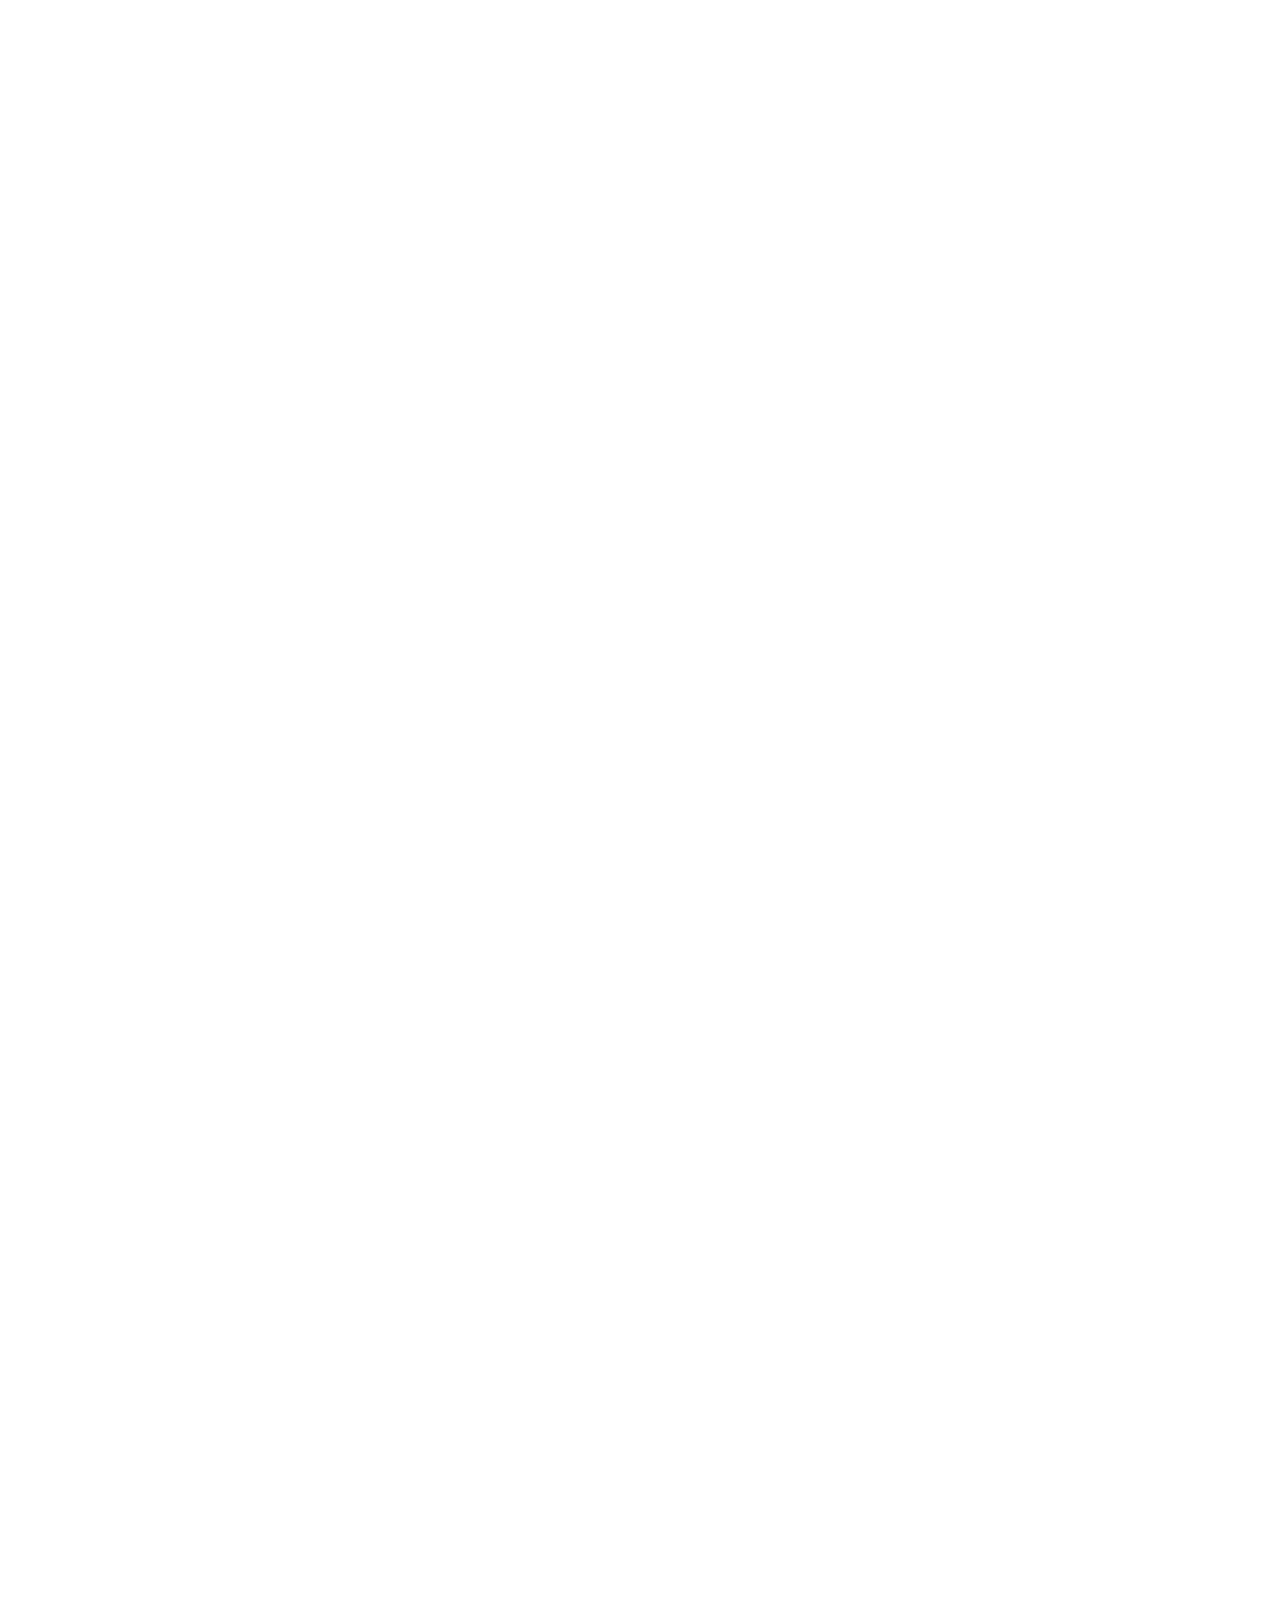
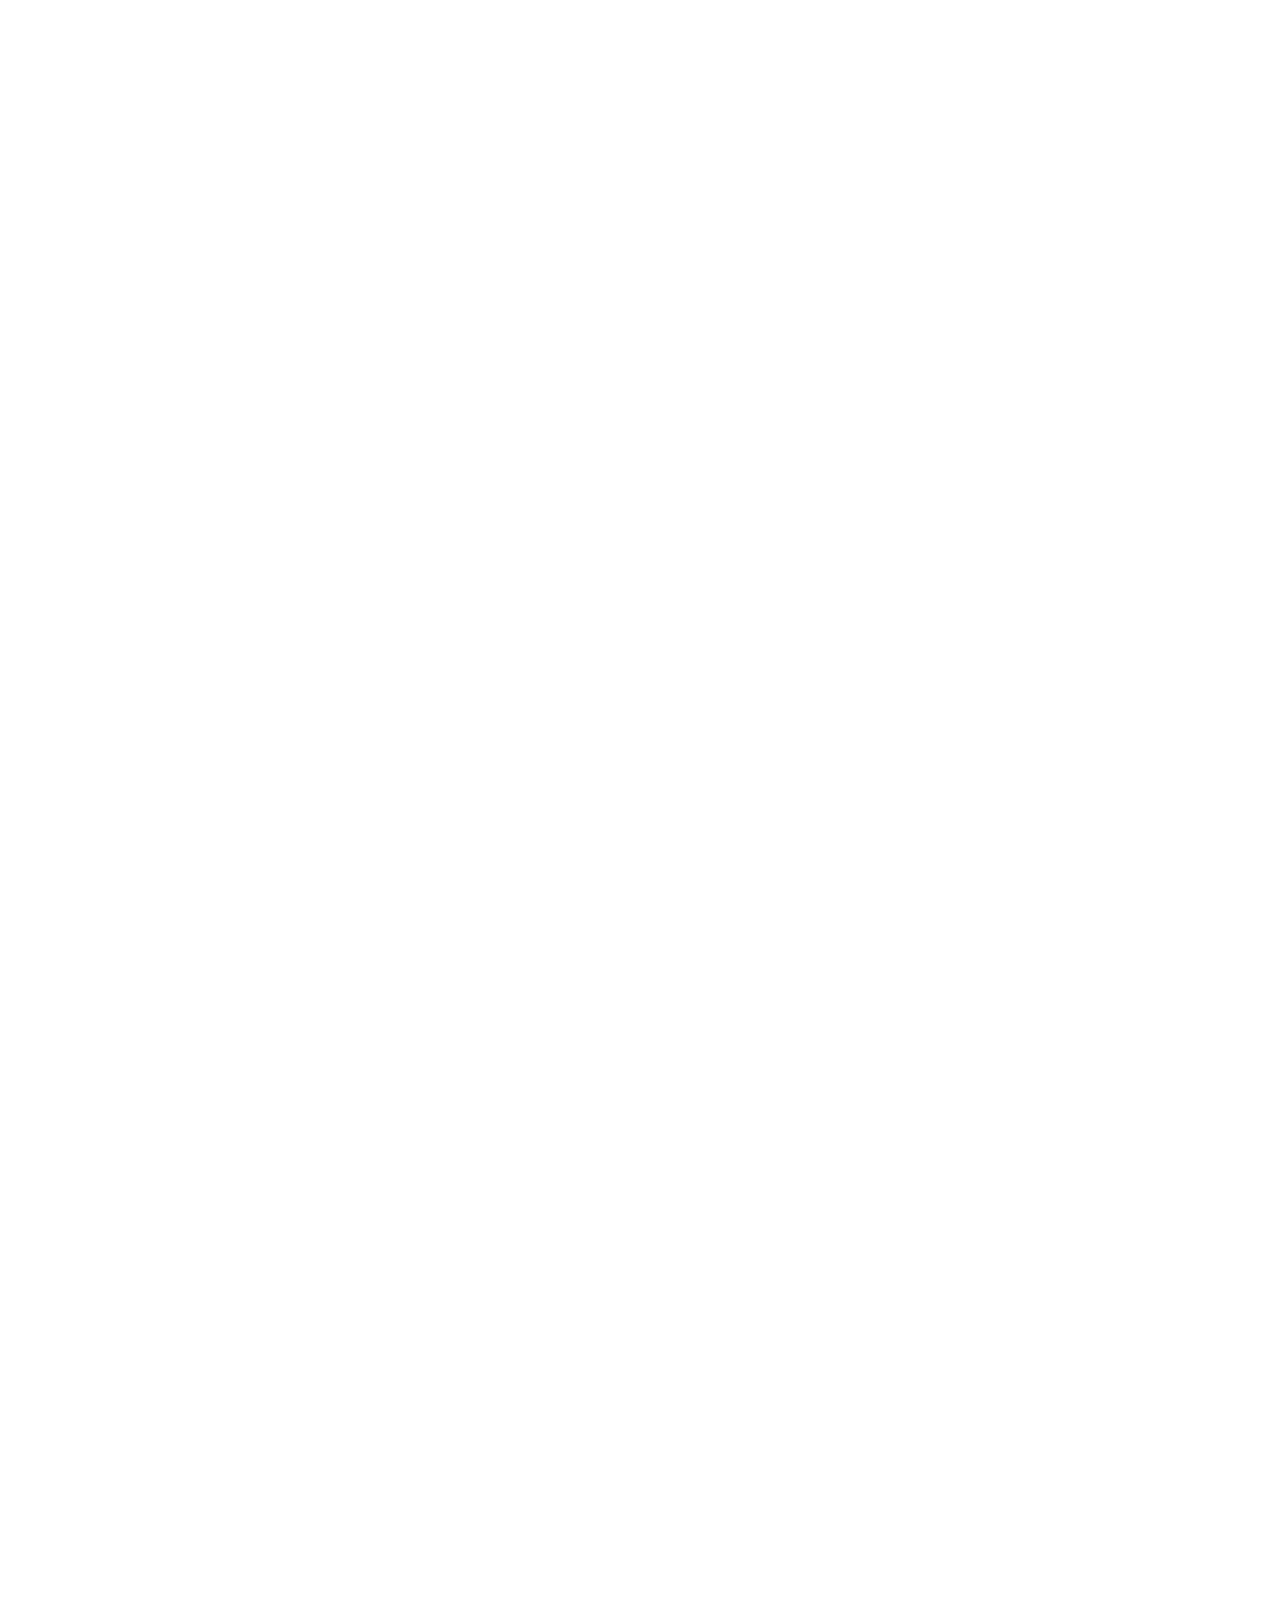
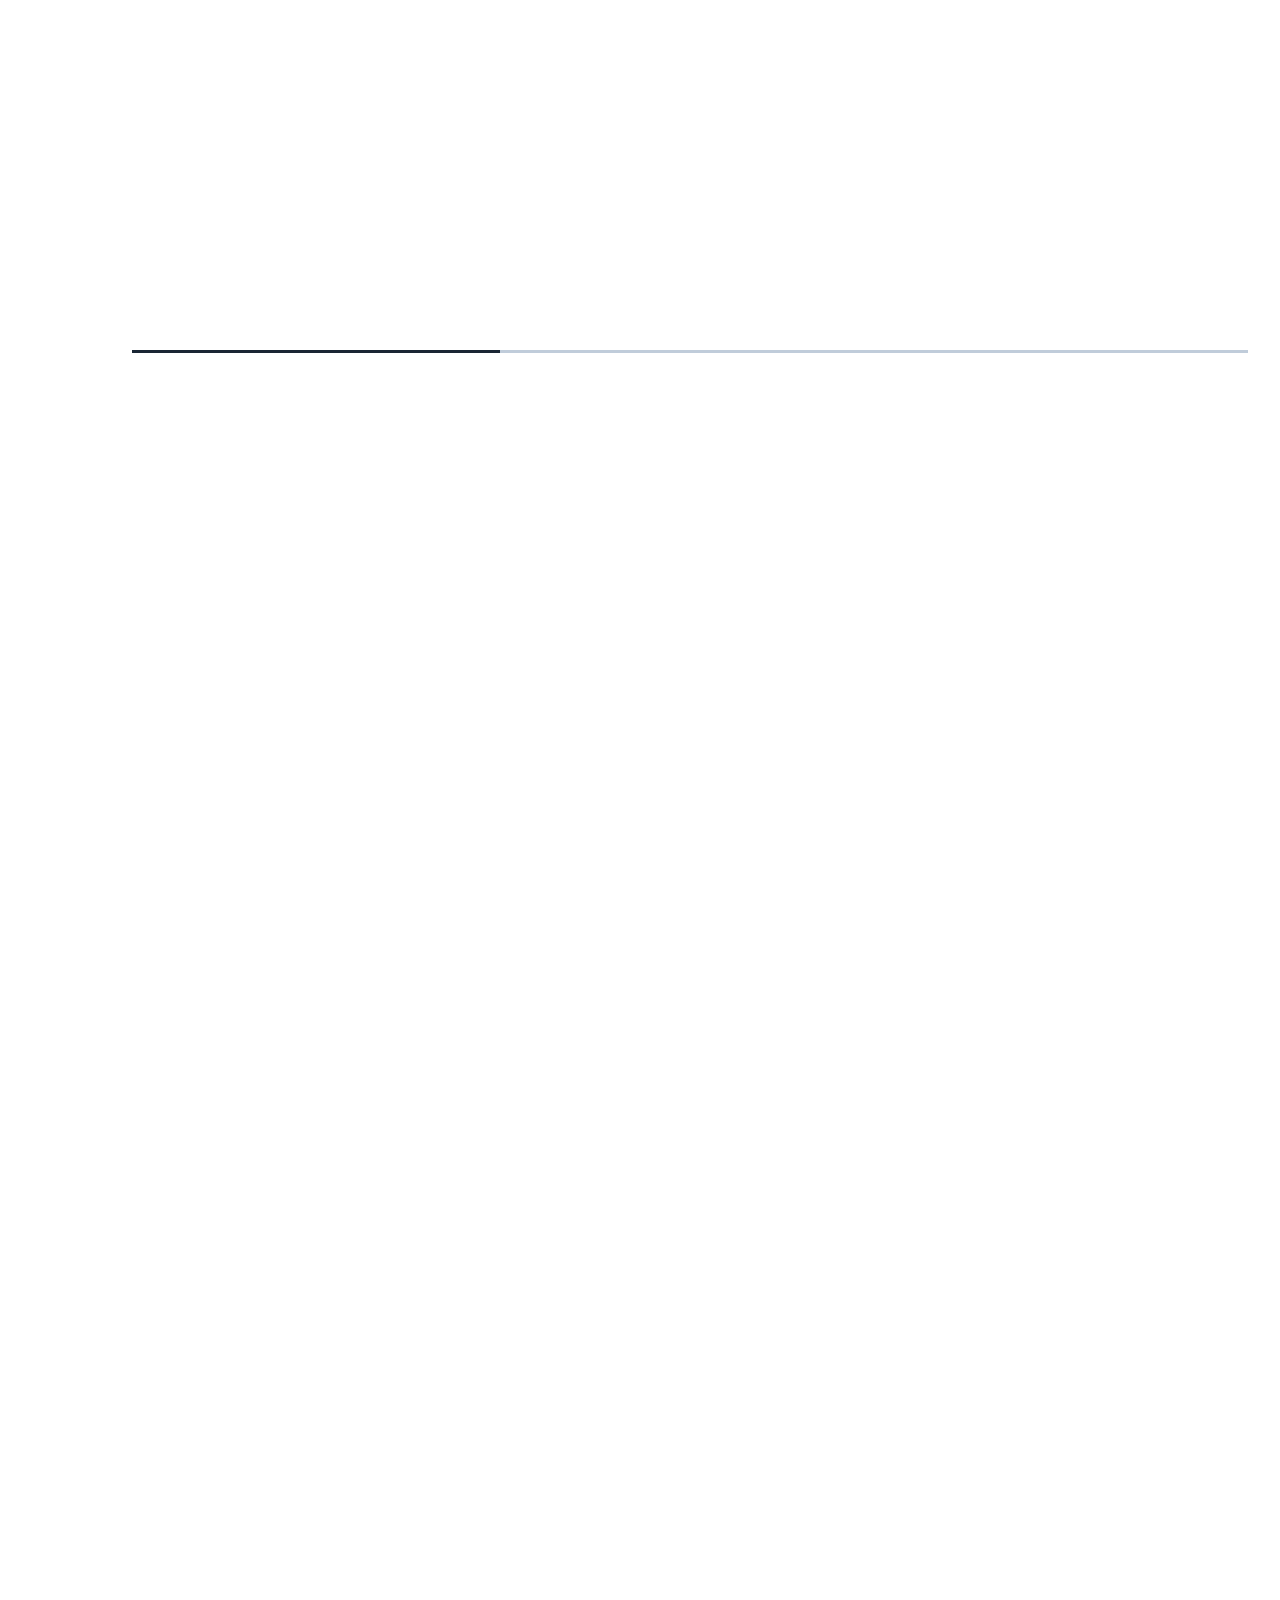
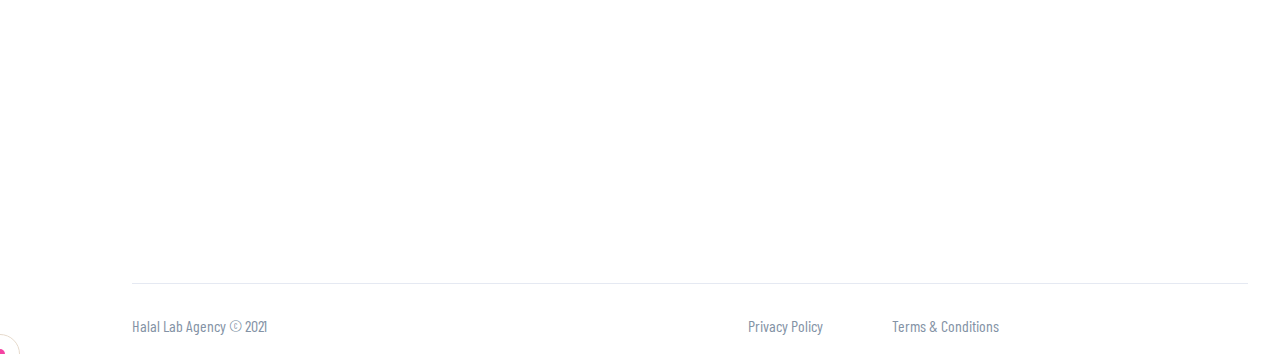
==== commit ab991644: "cursor change" ====
--- a/index.html
+++ b/index.html
@@ -29,8 +29,8 @@
 </head>
 
 <body>
-
-	<div class="cursor"></div>
+	
+	
 
 	<!--================header start=================  -->
 	<header>
@@ -129,7 +129,7 @@
 							<img src="img/project-1.jpg" alt="">
 						</div>
 						<div class="project-item-title wow fadeInUp" data-wow-duration="2s" data-wow-delay="0.4s">
-							<h2>Project name will be here <span>2020</span></h2>
+							<h2 class="cursor-hover">Project name will be here <span>2020</span></h2>
 						</div>
 					</div>
 				</div>
@@ -497,6 +497,8 @@
 			</div>
 		</div>
 	</section>
+	<div class="cursor"></div>
+	<div class="cursor2"></div>
 	<!--=======================contact section end====================== -->
 
 
@@ -516,5 +518,4 @@
 	<!--============main js============== -->
 	<script src="js/main.js"></script>
 </body>
-
 </html>--- a/css/style.css
+++ b/css/style.css
@@ -5,6 +5,10 @@
     margin:0;
     padding:0;
     box-sizing:border-box;
+}
+
+html{
+    scroll-behavior: smooth;
 }
 body{
     font-family: 'Barlow Condensed', sans-serif;
@@ -21,22 +25,46 @@
 }
 
 .cursor{
-    width: 50px;
-    height: 50px;
+    position: fixed;
+    width: 40px;
+    height: 40px;
     border-radius: 50%;
-    border:1px solid #000;
-    position: absolute;
+    border:1px solid #1A2634;
     transform: translate(-50%,-50%);
     pointer-events: none;
-    z-index: 99;
+    z-index: 999;
     transition: 0.1s;
+    mix-blend-mode: difference;
+    transition-property: background,transform;
+}
+.cursor2{
+    position: fixed;
+    width: 10px;
+    height: 10px;
+    border-radius: 50%;
+    background-color: #0BBC5C;
+    transform: translate(-50%,-50%);
+    pointer-events: none;
+    z-index: 999;
+    transition: 0.2s;
+    transition-property: background,transform;
+    mix-blend-mode: difference;
 }
 
 .link-grow{
+    transform: scale(3);
     background: #1A2634;
-    transform: scale(3);
-}
-
+}
+.hovered-link{
+    color: #fff !important;
+}
+.content-grow{
+    transform: scale(8);
+    background: #1A2634;
+}
+.hovered-content{
+    color: #fff !important;
+}
 /* ==================global css end========== */
 
 
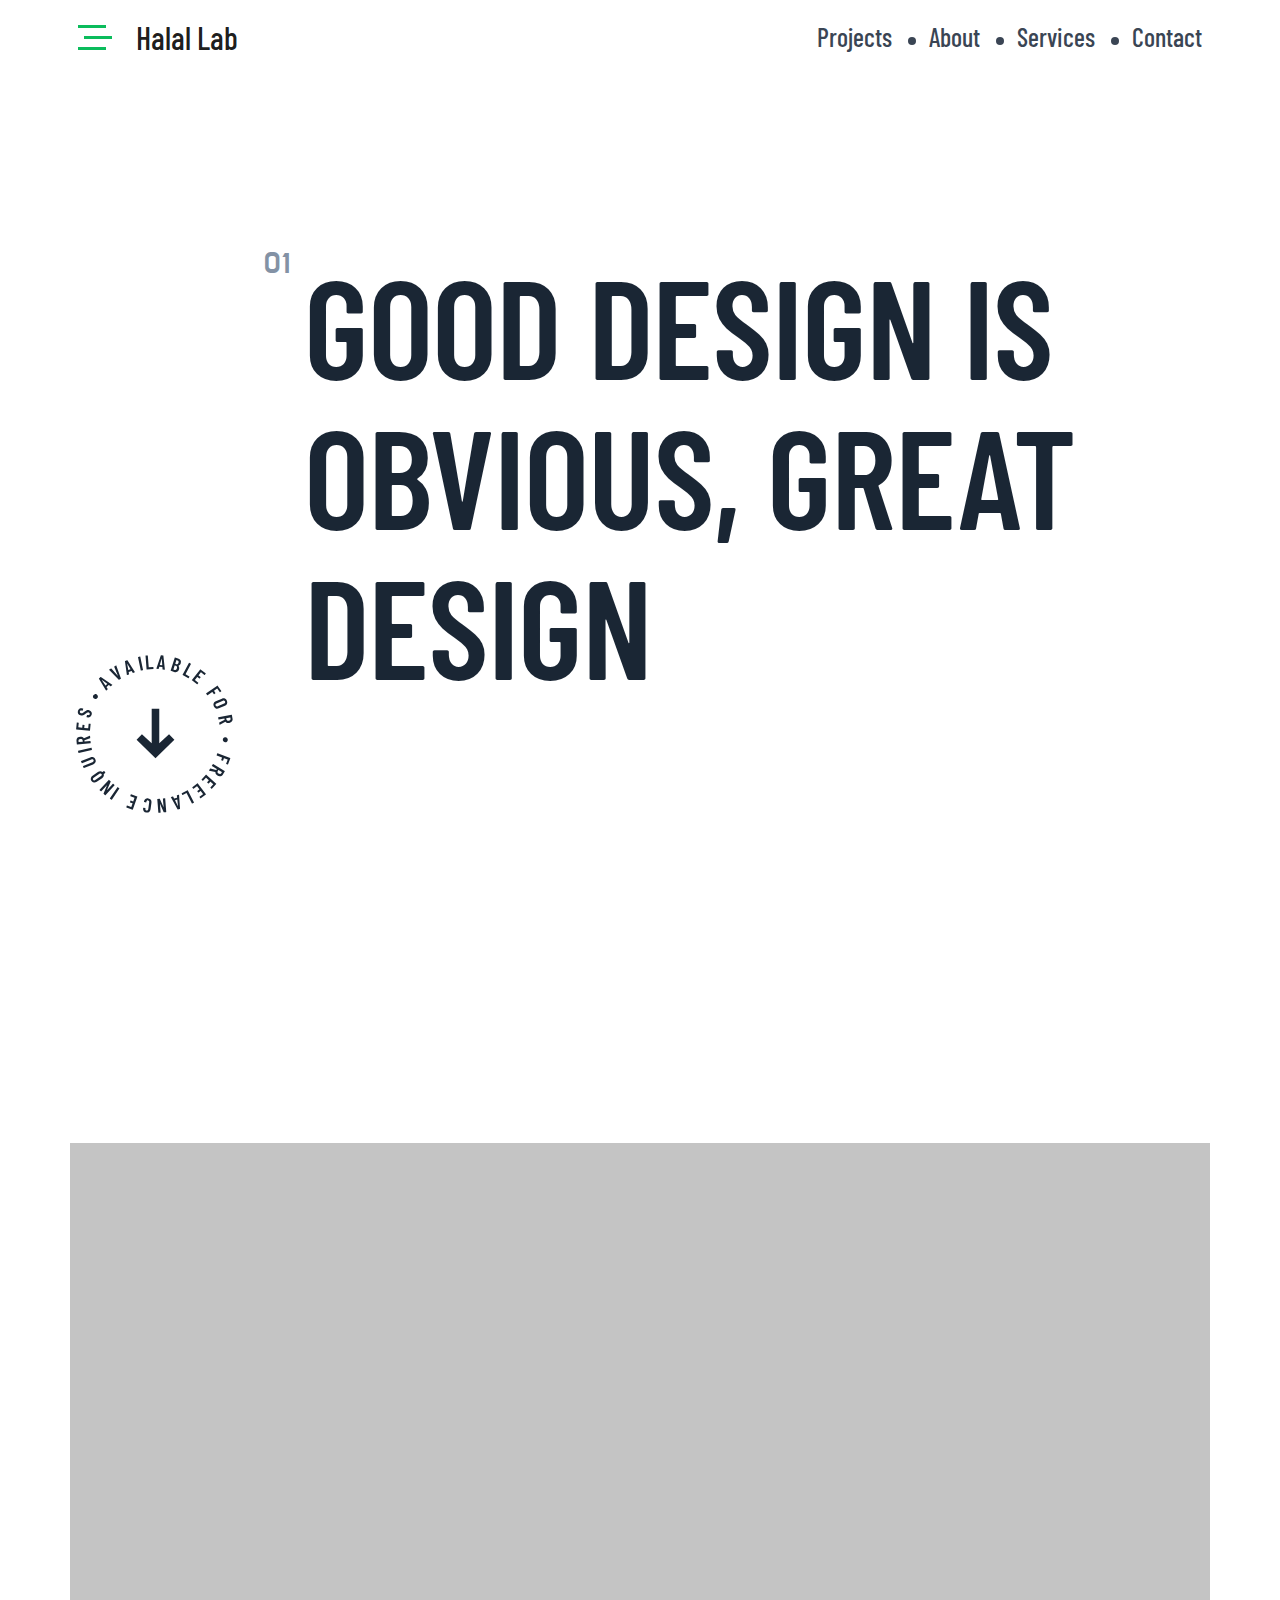
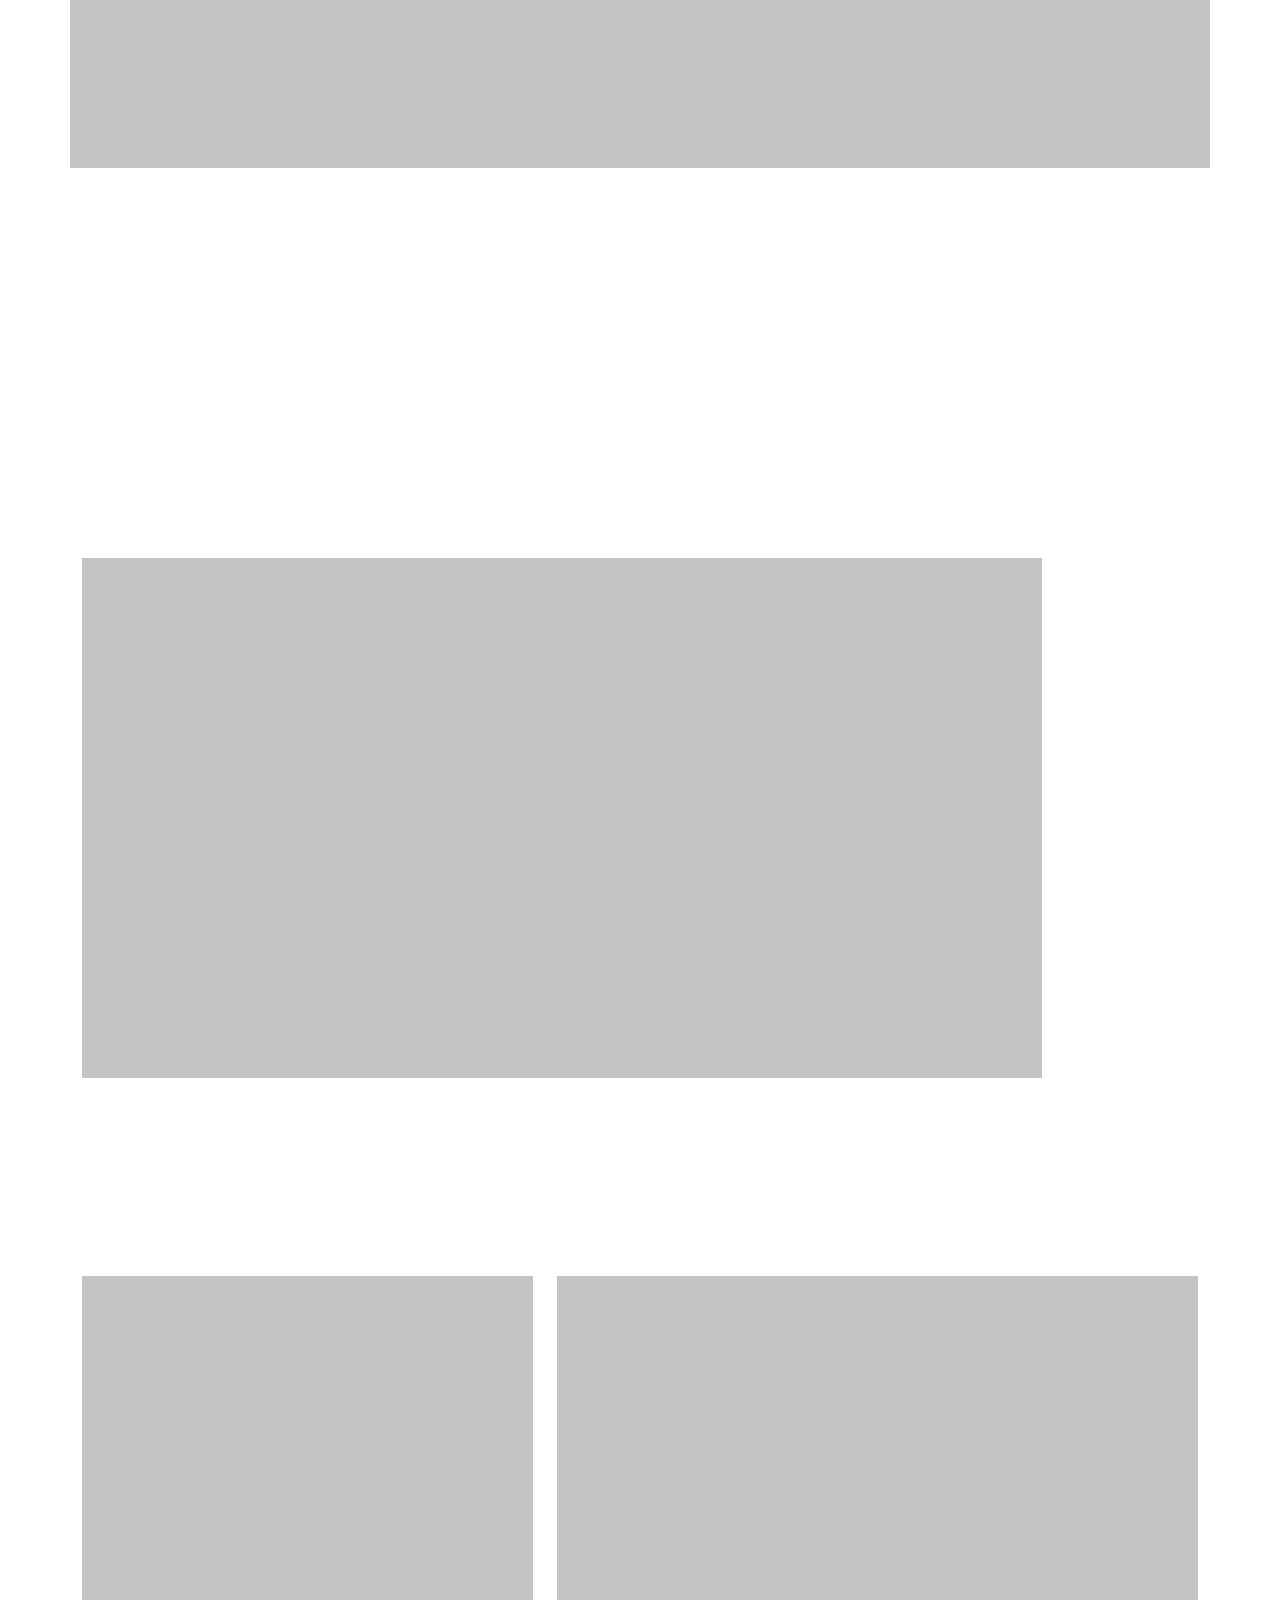
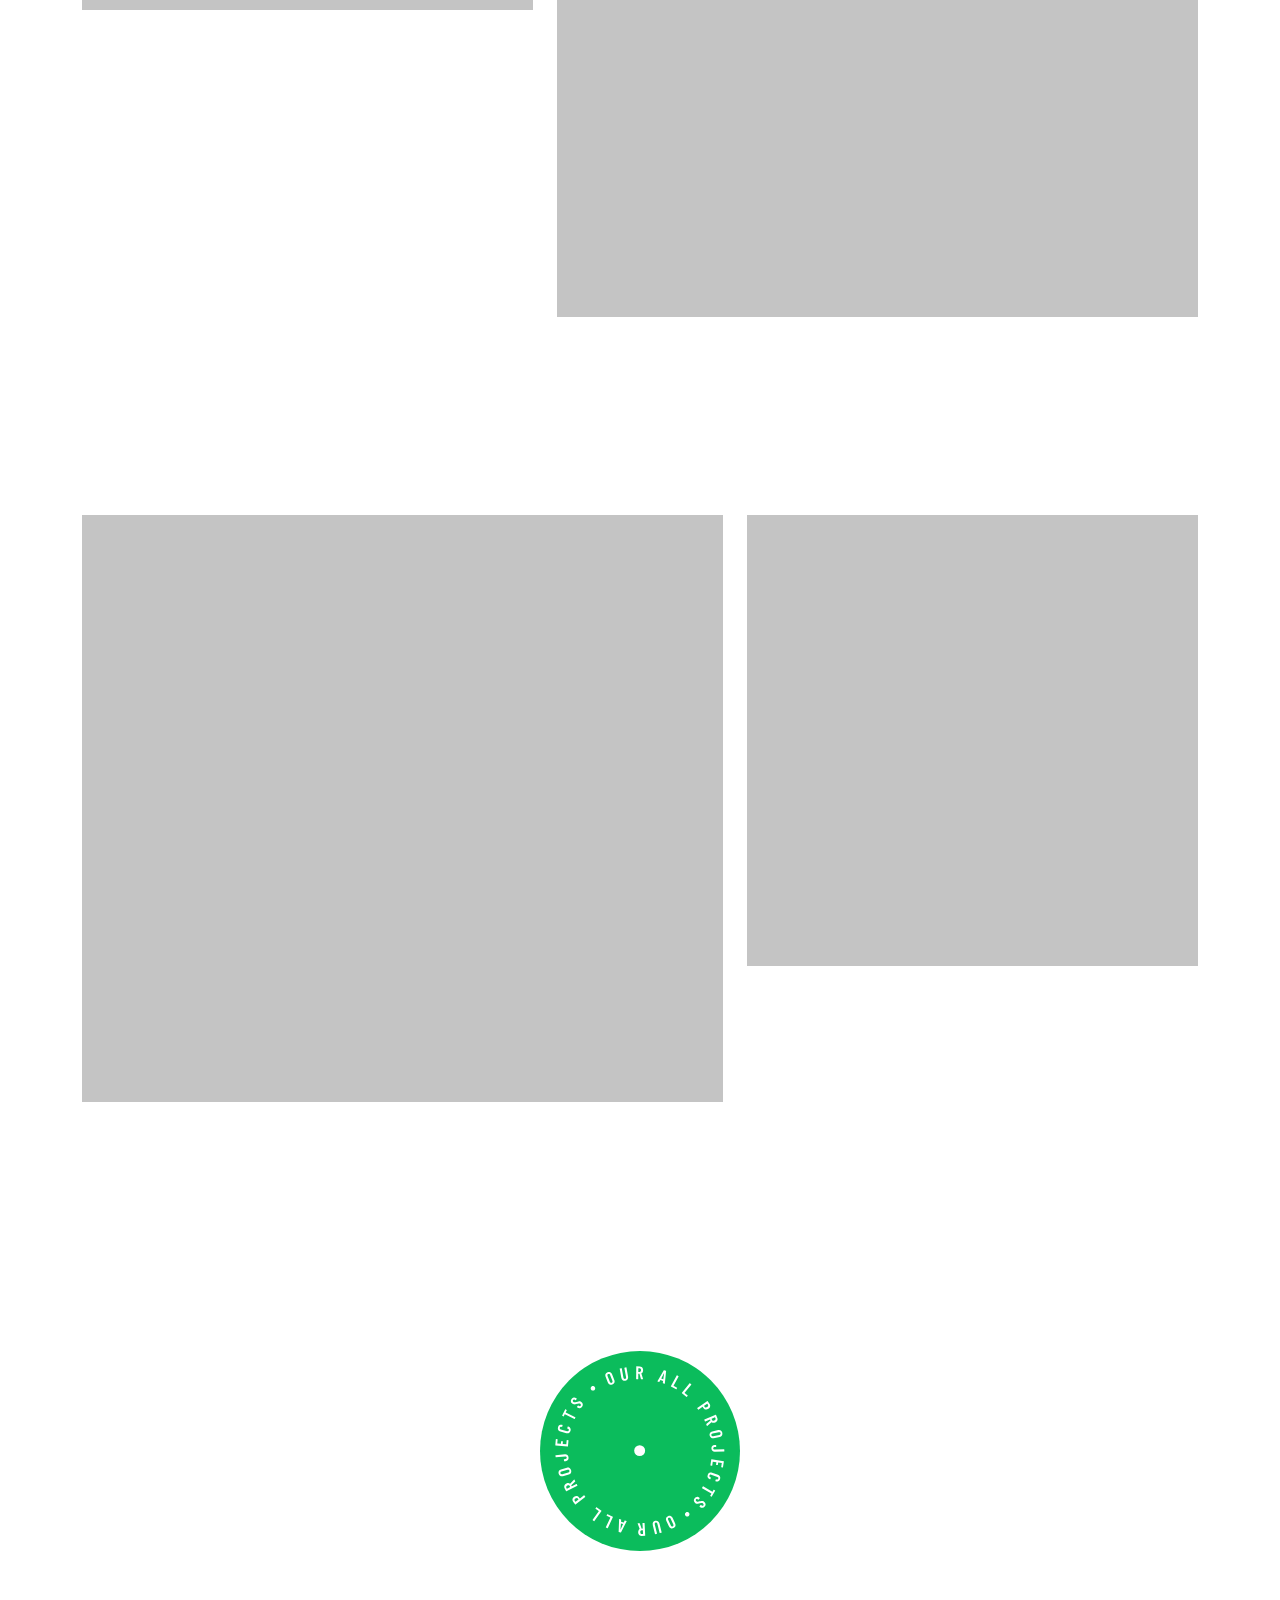
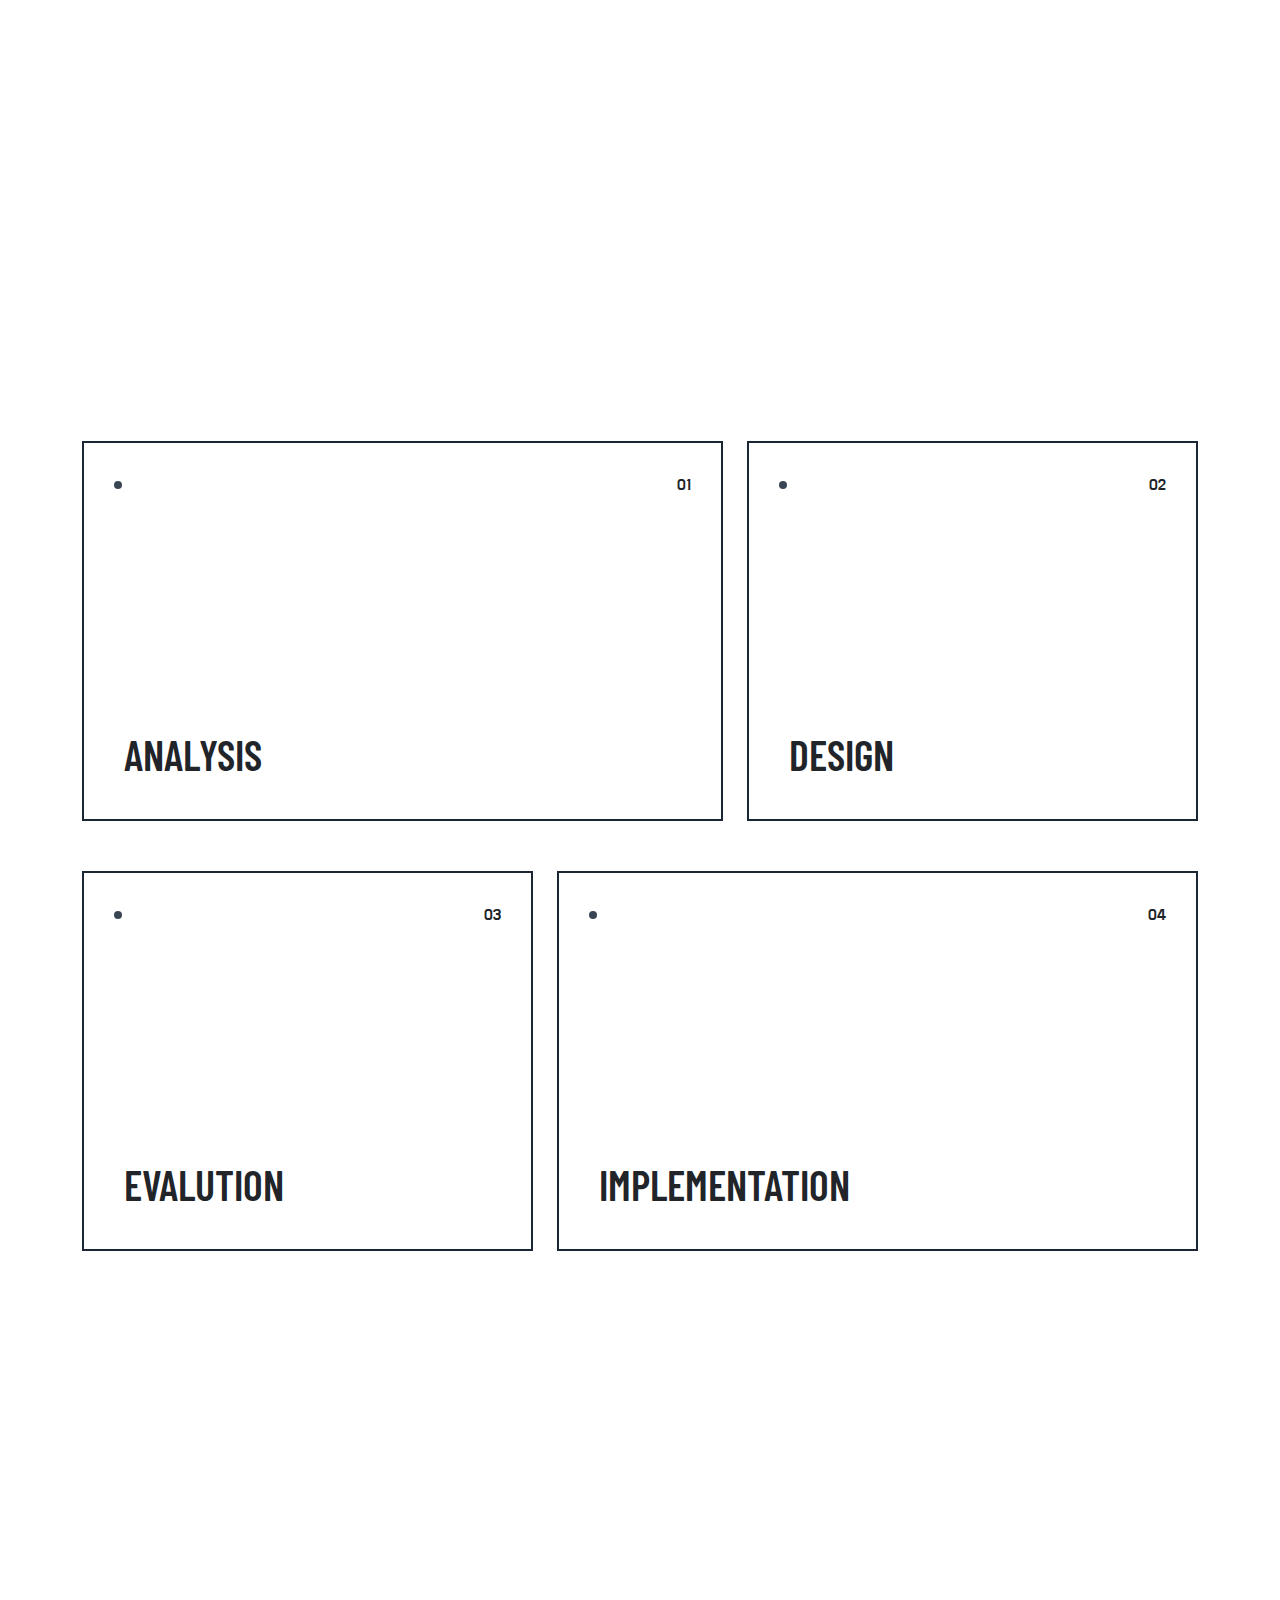
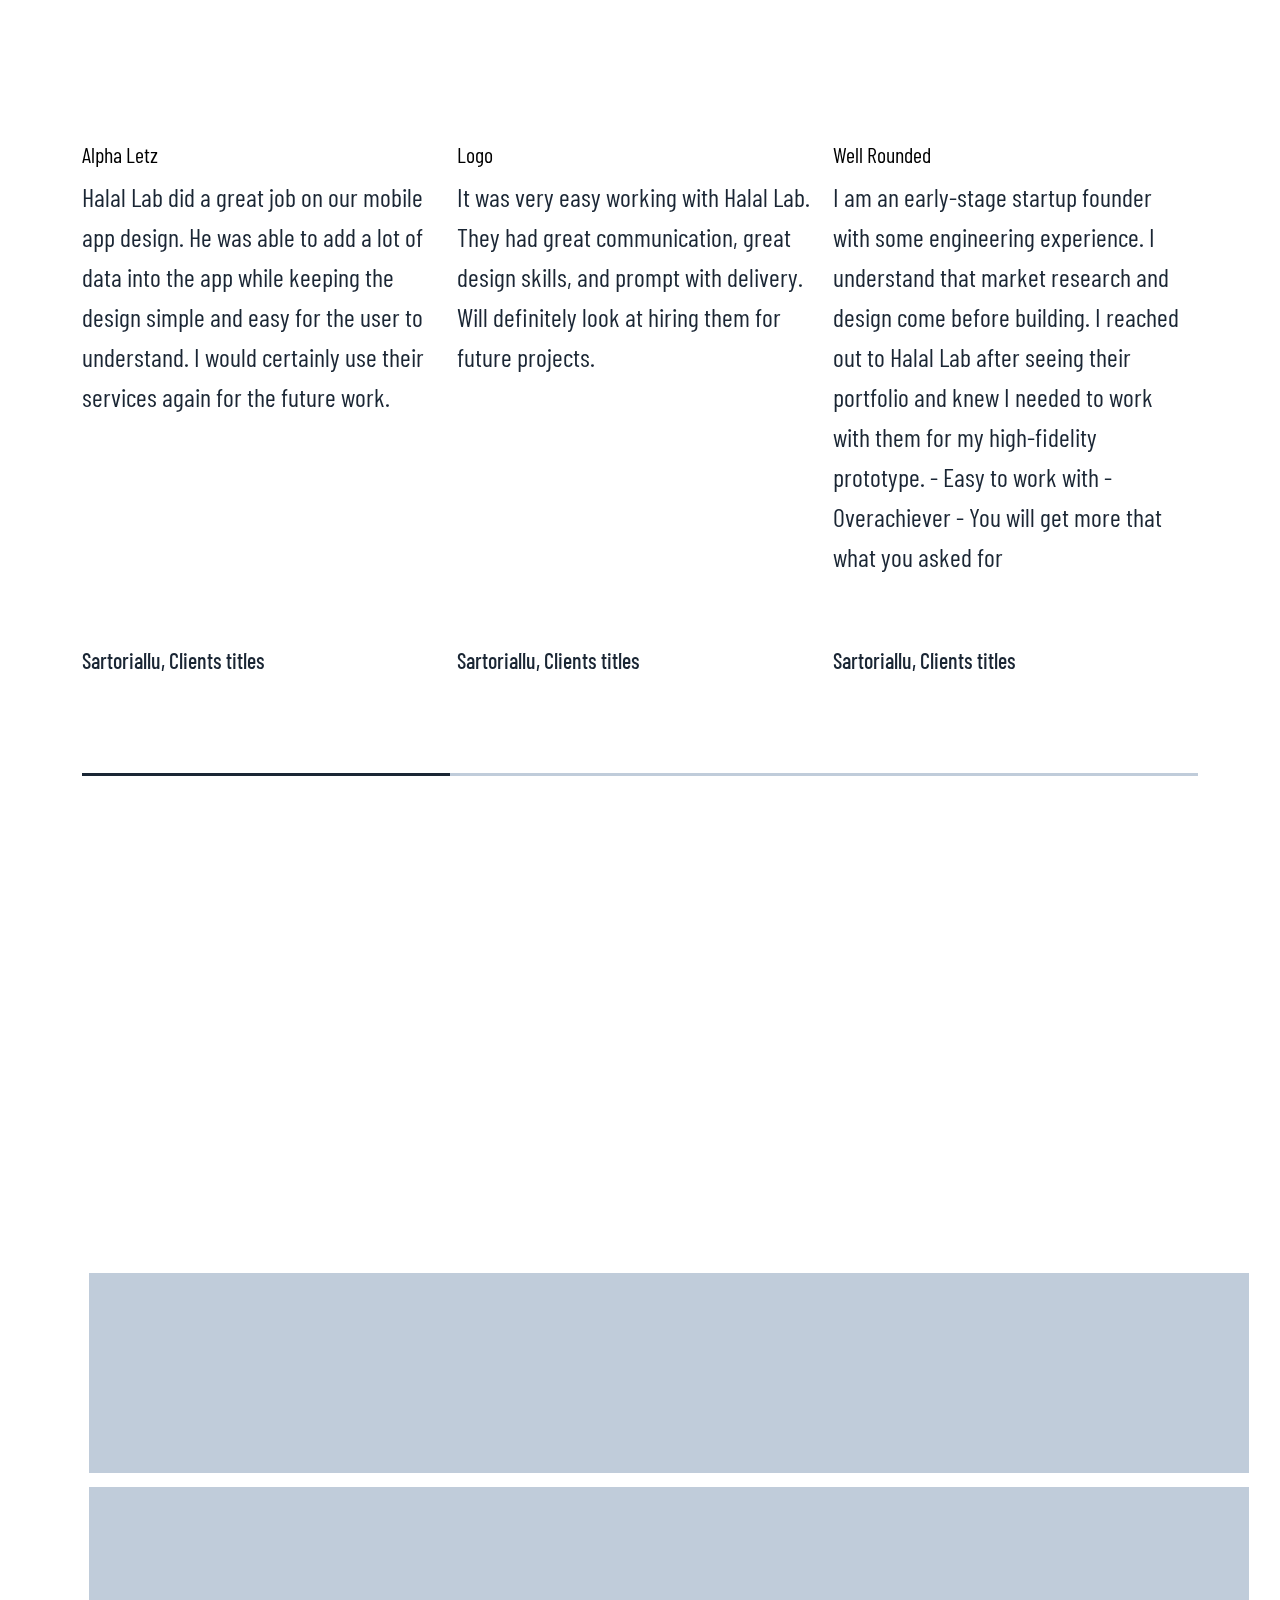
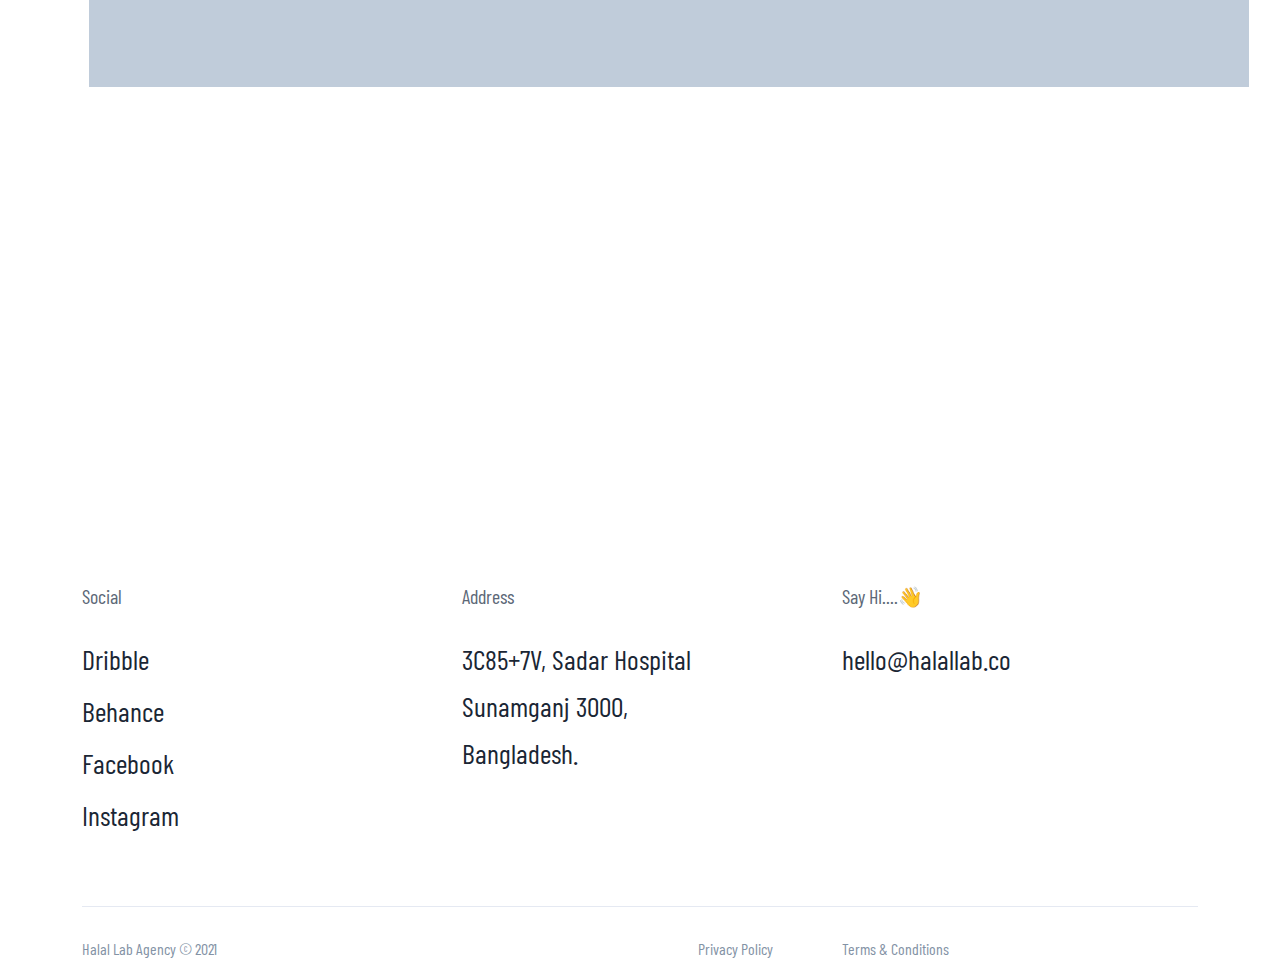
==== commit 556bae7e: "scroll js" ====
--- a/index.html
+++ b/index.html
@@ -17,9 +17,6 @@
 	<!--============= bootstrap====== -->
 	<link rel="stylesheet" href="css/bootstrap.min.css">
 
-	<!--============animate css========= -->
-	<link rel="stylesheet" href="css/animate.css">
-
 	<!-- ============font awesome======= -->
 	<link rel="stylesheet" href="css/all.css">
 
@@ -38,7 +35,7 @@
 		<!--====== navBar start==== -->
 		<div class="nav-items">
 			<nav class="navbar navbar-expand-lg navbar-light">
-				<div class="container">
+				<div class="container-fluid">
 					<div id="toggle">
 						<div class="menubar">
 							<span class="line"></span>
@@ -78,23 +75,26 @@
 
 		<!--=================main header start=====-->
 		<main class="main-items">
-			<div class="container">
+			<div class="container-fluid">
 				<div class="row align-items-center justify-content-center">
 					<div class="col-lg-2">
-						<div class="scroll-down wow fadeInDown" data-wow-duration="2s" data-wow-delay="0.2s">
-							<img src="img/round-header.svg" alt="">
+						<div class="scroll-down">
+							<img src="img/headerScrollText.svg" class="scroll-animate" alt="">
+							<div class="header-scroll-arrow">
+								<img src="img/headerScrollArrow.svg" class="arrow-animate" alt="">
+							</div>
 						</div>
 					</div>
 					<div class="col-lg-10">
-						<div class="header-content-num wow fadeInDown" data-wow-duration="2s" data-wow-delay="0.2s">01</div>
-						<div class="main-content wow fadeInUp" data-wow-duration="2s">
-							<h1> <span class="wow fadeInUp" data-wow-duration="2s" data-wow-delay="0.2s">Good Design is</span> <span class="wow fadeInUp" data-wow-duration="2s" data-wow-delay="0.4s">Obvious, Great Design</span> <span class="wow fadeInUp" data-wow-duration="2s" data-wow-delay="0.6s">is Transparent</span> <span class="main-sm-text wow fadeInUp" data-wow-duration="0.6s" data-wow-delay="0.6s">_joe sparano</span></h1>
+						<div class="main-content">
+							<div class="header-content-num">01</div>
+							<h1> <span class="scroll">Good Design is  </span> <span class="scroll2">Obvious, Great Design <br/> </span> <span class="scroll3">is Transparent</span> <span class="main-sm-text scroll4">_joe sparano</span></h1>
 						</div>
 					</div>
 				</div>
 				<div class="row">
 					<div class="col-lg-12 ">
-						<div class="main-image wow fadeInUp" data-wow-duration="2s" data-wow-delay="0.2s">
+						<div class="main-image">
 							<img src="img/header-img.jpg" alt="">
 						</div>
 					</div>
@@ -113,8 +113,8 @@
 			<div class="row justify-content-center">
 				<div class="col-lg-12">
 					<div class="section-content">
-						<div class="section-num wow fadeInUp" data-wow-duration="2s" data-wow-delay="0.2s">02</div>
-						<div class="section-title-text wow fadeInUp" data-wow-duration="2s" data-wow-delay="0.3s">OUR PROJECTS</div>
+						<div class="section-num">02</div>
+						<div class="section-title-text">OUR PROJECTS</div>
 					</div>
 				</div>
 			</div>
@@ -125,10 +125,10 @@
 			<div class="row">
 				<div class="col-lg-12">
 					<div class="project-first-item project-item">
-						<div class="projectFirst-img wow fadeInUp" data-wow-duration="2s" data-wow-delay="0.2s">
+						<div class="projectFirst-img">
 							<img src="img/project-1.jpg" alt="">
 						</div>
-						<div class="project-item-title wow fadeInUp" data-wow-duration="2s" data-wow-delay="0.4s">
+						<div class="project-item-title">
 							<h2 class="cursor-hover">Project name will be here <span>2020</span></h2>
 						</div>
 					</div>
@@ -140,20 +140,20 @@
 					<div class="row">
 						<div class="col-lg-5">
 							<div class="project-secound-item project-item">
-								<div class="projectSecound-img wow fadeInUp" data-wow-duration="2s" data-wow-delay="0.2s">
+								<div class="projectSecound-img">
 									<img src="img/project-2.jpg" alt="">
 								</div>
-								<div class="project-item-title wow fadeInUp" data-wow-duration="2s" data-wow-delay="0.4s">
+								<div class="project-item-title">
 									<h2>Project name will be here <span>2020</span></h2>
 								</div>
 							</div>
 						</div>
 						<div class="col-lg-7">
 							<div class="project-third-item project-item">
-								<div class="projectThird-img wow fadeInUp" data-wow-duration="2s" data-wow-delay="0.2s">
+								<div class="projectThird-img">
 									<img src="img/project-3.jpg" alt="">
 								</div>
-								<div class="project-item-title wow fadeInUp" data-wow-duration="2s" data-wow-delay="0.4s">
+								<div class="project-item-title">
 									<h2>Project name will be here <span>2020</span></h2>
 								</div>
 							</div>
@@ -167,20 +167,20 @@
 					<div class="row">
 						<div class="col-lg-7">
 							<div class="project-secound-item">
-								<div class="projectSecound-img wow fadeInUp" data-wow-duration="2s" data-wow-delay="0.2s">
+								<div class="projectSecound-img">
 									<img src="img/project-4.jpg" alt="">
 								</div>
-								<div class="project-item-title wow fadeInUp" data-wow-duration="2s" data-wow-delay="0.4s">
+								<div class="project-item-title">
 									<h2>Project name will be here <span>2020</span></h2>
 								</div>
 							</div>
 						</div>
 						<div class="col-lg-5">
 							<div class="project-third-item">
-								<div class="projectThird-img wow fadeInUp" data-wow-duration="2s" data-wow-delay="0.2s">
+								<div class="projectThird-img">
 									<img src="img/project-5.jpg" alt="">
 								</div>
-								<div class="project-item-title wow fadeInUp" data-wow-duration="2s" data-wow-delay="0.4s">
+								<div class="project-item-title">
 									<h2>Project name will be here <span>2020</span></h2>
 								</div>
 							</div>
@@ -192,7 +192,7 @@
 
 			<div class="row justify-content-center">
 				<div class="col-lg-10">
-					<div class="round-box text-center wow fadeInUp" data-wow-duration="2s" data-wow-delay="0.2s">
+					<div class="round-box text-center">
 						<img src="img/roundBox.svg" alt="">
 					</div>
 				</div>
@@ -209,8 +209,8 @@
 			<div class="row justify-content-center">
 				<div class="col-lg-12">
 					<div class="section-content">
-						<div class="section-num wow fadeInUp" data-wow-duration="2s" data-wow-delay="0.2s">03</div>
-						<div class="section-title-text wow fadeInUp" data-wow-duration="2s" data-wow-delay="0.3s">OUR PROCESS</div>
+						<div class="section-num">03</div>
+						<div class="section-title-text">OUR PROCESS</div>
 					</div>
 				</div>
 			</div>
@@ -219,7 +219,7 @@
 			<!-- process item start -->
 			<div class="row">
 				<div class="col-lg-7">
-					<div class="process-item process-first-item wow fadeInUp" data-wow-duration="2s" data-wow-delay="0.2s">
+					<div class="process-item process-first-item">
 						<div class="process-inner-item">
 							<div class="process-item-header">
 								<div class="round-item"></div>
@@ -233,7 +233,7 @@
 					</div>
 				</div>
 				<div class="col-lg-5">
-					<div class="process-item process-second-item wow fadeInUp" data-wow-duration="2s" data-wow-delay="0.2s">
+					<div class="process-item process-second-item">
 						<div class="process-inner-item">
 							<div class="process-item-header">
 								<div class="round-item"></div>
@@ -249,7 +249,7 @@
 			</div>
 			<div class="row">
 				<div class="col-lg-5">
-					<div class="process-item process-third-item wow fadeInUp" data-wow-duration="2s" data-wow-delay="0.2s">
+					<div class="process-item process-third-item">
 						<div class="process-inner-item">
 							<div class="process-item-header">
 								<div class="round-item"></div>
@@ -263,7 +263,7 @@
 					</div>
 				</div>
 				<div class="col-lg-7">
-					<div class="process-item process-fourth-item wow fadeInUp" data-wow-duration="2s" data-wow-delay="0.2s">
+					<div class="process-item process-fourth-item">
 						<div class="process-inner-item">
 							<div class="process-item-header">
 								<div class="round-item"></div>
@@ -290,8 +290,8 @@
 			<div class="row justify-content-center">
 				<div class="col-lg-12">
 					<div class="section-content">
-						<div class="section-num wow fadeInUp" data-wow-duration="2s" data-wow-delay="0.2s">04</div>
-						<div class="section-title-text wow fadeInUp" data-wow-duration="2s" data-wow-delay="0.3s">CLIENTS FEEDBACK</div>
+						<div class="section-num">04</div>
+						<div class="section-title-text">CLIENTS FEEDBACK</div>
 					</div>
 				</div>
 			</div>
@@ -300,7 +300,7 @@
 			<!-- clients feedback -->
 			<div class="owl-carousel clients-carousel">
 
-				<div class="client-feedback wow fadeInUp" data-wow-duration="2s" data-wow-delay="0.2s">
+				<div class="client-feedback">
 					<div class="client-header-text">
 						<h5>Alpha Letz</h5>
 					</div>
@@ -314,7 +314,7 @@
 					</div>
 				</div>
 
-				<div class="client-feedback wow fadeInUp" data-wow-duration="2s" data-wow-delay="0.4s">
+				<div class="client-feedback">
 					<div class="client-header-text">
 						<h5>Logo</h5>
 					</div>
@@ -328,7 +328,7 @@
 				</div>
 
 
-				<div class="client-feedback wow fadeInUp" data-wow-duration="2s" data-wow-delay="0.6s">
+				<div class="client-feedback">
 					<div class="client-header-text">
 						<h5>Well Rounded</h5>
 					</div>
@@ -343,7 +343,7 @@
 					</div>
 				</div>
 
-				<div class="client-feedback wow fadeInUp" data-wow-duration="2s" data-wow-delay="0.2s">
+				<div class="client-feedback">
 					<div class="client-header-text">
 						<h5>Alpha Letz</h5>
 					</div>
@@ -357,7 +357,7 @@
 					</div>
 				</div>
 
-				<div class="client-feedback wow fadeInUp" data-wow-duration="2s" data-wow-delay="0.4s">
+				<div class="client-feedback">
 					<div class="client-header-text">
 						<h5>Logo</h5>
 					</div>
@@ -383,8 +383,8 @@
 			<div class="row justify-content-center">
 				<div class="col-lg-12">
 					<div class="section-content">
-						<div class="section-num wow fadeInUp" data-wow-duration="2s" data-wow-delay="0.2s">05</div>
-						<div class="section-title-text wow fadeInUp" data-wow-duration="2s" data-wow-delay="0.3s">WE WORK WITH*</div>
+						<div class="section-num">05</div>
+						<div class="section-title-text">WE WORK WITH*</div>
 					</div>
 				</div>
 			</div>
@@ -393,32 +393,32 @@
 			<!-- work with item -->
 			<div class="row">
 				<div class="col-lg-4">
-					<div class="work-with-item wow fadeInUp" data-wow-duration="2s" data-wow-delay="0.2s">
-
-					</div>
-				</div>
-				<div class="col-lg-4">
-					<div class="work-with-item wow fadeInUp" data-wow-duration="2s" data-wow-delay="0.3s">
-
-					</div>
-				</div>
-				<div class="col-lg-4">
-					<div class="work-with-item wow fadeInUp" data-wow-duration="2s" data-wow-delay="0.4s">
-
-					</div>
-				</div>
-				<div class="col-lg-4">
-					<div class="work-with-item wow fadeInUp" data-wow-duration="2s" data-wow-delay="0.5s">
-
-					</div>
-				</div>
-				<div class="col-lg-4">
-					<div class="work-with-item wow fadeInUp" data-wow-duration="2s" data-wow-delay="0.6s">
-
-					</div>
-				</div>
-				<div class="col-lg-4">
-					<div class="work-with-item wow fadeInUp" data-wow-duration="2s" data-wow-delay="0.7s">
+					<div class="work-with-item">
+
+					</div>
+				</div>
+				<div class="col-lg-4">
+					<div class="work-with-item">
+
+					</div>
+				</div>
+				<div class="col-lg-4">
+					<div class="work-with-item">
+
+					</div>
+				</div>
+				<div class="col-lg-4">
+					<div class="work-with-item">
+
+					</div>
+				</div>
+				<div class="col-lg-4">
+					<div class="work-with-item">
+
+					</div>
+				</div>
+				<div class="col-lg-4">
+					<div class="work-with-item">
 
 					</div>
 				</div>
@@ -429,22 +429,22 @@
 
 
 	<!--=======================contact section start====================== -->
-	<section class="contact">
+	<section class="contact ">
 		<div class="container">
 			<!-- section title -->
-			<div class="row justify-content-center">
+			<div class="row">
 				<div class="col-lg-12">
 					<div class="section-content">
-						<div class="section-num wow fadeInUp" data-wow-duration="2s" data-wow-delay="0.2s">06</div>
-						<div class="section-title-text wow fadeInUp" data-wow-duration="2s" data-wow-delay="0.3s">LET'S CONNECT</div>
-						<div class="contact-arrow wow fadeInUp" data-wow-duration="2s" data-wow-delay="0.4s"><a href="#"><img src="img/contactArrow.svg" alt=""></a></div>
+						<div class="section-num">06</div>
+						<div class="section-title-text">LET'S CONNECT</div>
+						<div class="contact-arrow"><a href="#"><img src="img/contactArrow.svg" alt=""></a></div>
 					</div>
 				</div>
 			</div>
 			<!-- section title end-->
 			<div class="row">
-				<div class="col-lg-6">
-					<div class="contact-item wow fadeInUp" data-wow-duration="2s" data-wow-delay="0.2s">
+				<div class="col-lg-4">
+					<div class="contact-item">
 						<h5>Social</h5>
 						<div class="social-links">
 							<a href="#">Dribble</a>
@@ -454,8 +454,8 @@
 						</div>
 					</div>
 				</div>
-				<div class="col-lg-3">
-					<div class="contact-item wow fadeInUp" data-wow-duration="2s" data-wow-delay="0.4s">
+				<div class="col-lg-4">
+					<div class="contact-item">
 						<h5>Address</h5>
 						<div class="address-text">
 							<p>3C85+7V, Sadar Hospital</p>
@@ -464,8 +464,8 @@
 						</div>
 					</div>
 				</div>
-				<div class="col-lg-3">
-					<div class="contact-item wow fadeInUp" data-wow-duration="2s" data-wow-delay="0.6s">
+				<div class="col-lg-4">
+					<div class="contact-item">
 						<h5>Say Hi....👋</h5>
 						<div class="email">
 							<p>hello@halallab.co</p>
@@ -497,8 +497,6 @@
 			</div>
 		</div>
 	</section>
-	<div class="cursor"></div>
-	<div class="cursor2"></div>
 	<!--=======================contact section end====================== -->
 
 
@@ -511,9 +509,6 @@
 
 	<!--========================bootstrap js=======  -->
 	<script src="js/bootstrap.bundle.min.js"></script>
-
-	<!-- =====================wow js============= -->
-	<script src="https://cdnjs.cloudflare.com/ajax/libs/wow/1.1.2/wow.min.js"></script>
 
 	<!--============main js============== -->
 	<script src="js/main.js"></script>
--- a/css/style.css
+++ b/css/style.css
@@ -13,59 +13,66 @@
 body{
     font-family: 'Barlow Condensed', sans-serif;
     /* font-family: 'Do Hyeon', sans-serif; */
-    cursor: none;
     overflow-x: hidden;
 }
 
 .section-padding{
-    padding: 100px 0 0 100px;
+    padding: 100px 0 ;
 }
 img{
     max-width: 100%;
 }
-
-.cursor{
-    position: fixed;
-    width: 40px;
-    height: 40px;
-    border-radius: 50%;
-    border:1px solid #1A2634;
-    transform: translate(-50%,-50%);
-    pointer-events: none;
-    z-index: 999;
-    transition: 0.1s;
-    mix-blend-mode: difference;
-    transition-property: background,transform;
-}
-.cursor2{
-    position: fixed;
-    width: 10px;
-    height: 10px;
-    border-radius: 50%;
-    background-color: #0BBC5C;
-    transform: translate(-50%,-50%);
-    pointer-events: none;
-    z-index: 999;
-    transition: 0.2s;
-    transition-property: background,transform;
-    mix-blend-mode: difference;
-}
-
-.link-grow{
-    transform: scale(3);
-    background: #1A2634;
-}
-.hovered-link{
-    color: #fff !important;
-}
-.content-grow{
-    transform: scale(8);
-    background: #1A2634;
-}
-.hovered-content{
-    color: #fff !important;
-}
+.container-fluid{
+    padding-left: 70px;
+    padding-right: 70px;
+}
+
+
+@keyframes scrollAnimated{
+    0%{
+        transform:rotate(0deg);
+    }
+    100%{
+        transform:rotate(360deg);
+    }
+}
+
+@keyframes arrow-animate {
+    0%{
+        transform: translateY(0);
+    }
+    100%{
+        transform: translateY(-10px);
+    }
+}
+
 /* ==================global css end========== */
+
+/* =====text scroll start=== */
+.scroll,.scroll2,.scroll3,.scroll4,.section-content,.project-item-title{
+    opacity: 0; 
+    position: relative;
+    bottom: -40px;
+    transition: all 0.8s ease-out;
+    display: inline-block;
+}
+.scroll{
+    transition-delay: 0.1s;
+}
+.scroll2{
+    transition-delay: 0.2s;
+}
+.scroll3{
+    transition-delay: 0.3s;
+}
+.scroll{
+    transition-delay: 0.4s;
+}
+.show {
+    opacity: 1;
+    bottom: 0;
+}
+/* =====text scroll end=== */
 
 
 /* ===========navBar start========== */
@@ -99,11 +106,7 @@
     font-size: 32px;
     font-weight: 500;
 }
-/* .navbar-nav .nav-item{
-    display: flex;
-    align-items: center;
-    justify-content: center;
-} */
+
 li.nav-item a {
     font-size: 26px;
     font-weight: 500;
@@ -128,17 +131,23 @@
 /* ===========navBar end========== */
 
 /* ===================main item start======= */
+
+
 .main-items{
     padding-top: 150px;
 }
 .main-content h1 {
-    font-size: 130px;
+    font-size: 140px;
     font-weight: 600;
     margin-left: 40px;
-    line-height: 140px;
+    line-height: 150px;
     color: #1A2634;
     margin-bottom: 100px;
-}
+    text-transform: uppercase;
+    letter-spacing: -1px;
+}
+
+
 .main-content .main-sm-text {
     font-size: 30px;
     font-weight: 500;
@@ -156,15 +165,38 @@
 .scroll-down {
     cursor: pointer;
     padding-top: 100px;
+    display: flex;
+    align-items: center;
+    justify-content: center;
+    position: relative;
+    width: 100%;
+    height: 100%;
+}
+.header-scroll-arrow{
+    position: absolute;
+    display: flex;
+    align-items: center;
+    justify-content: center;
+    width: 100%;
+    height: 100%;
 }
 
 .main-image{
     transition: 0.5s;
     overflow: hidden;
 }
-.main-image img:hover{
-    transform: scale(1.3);
-}
+.main-image img{
+    width: 100%;
+}
+.scroll-down .scroll-animate{
+    display: inline-block;
+    animation: scrollAnimated 10s linear infinite;
+}
+.scroll-down .arrow-animate{
+    animation: arrow-animate 1s linear infinite alternate;
+}
+
+
 /* ===================main item end======= */
 
 
@@ -352,7 +384,6 @@
 /* =================contact items start========= */
 .contact{
     padding-top: 100px;
-    padding-left: 100px;
 }
 .contact-arrow{
     margin-left: 35px;
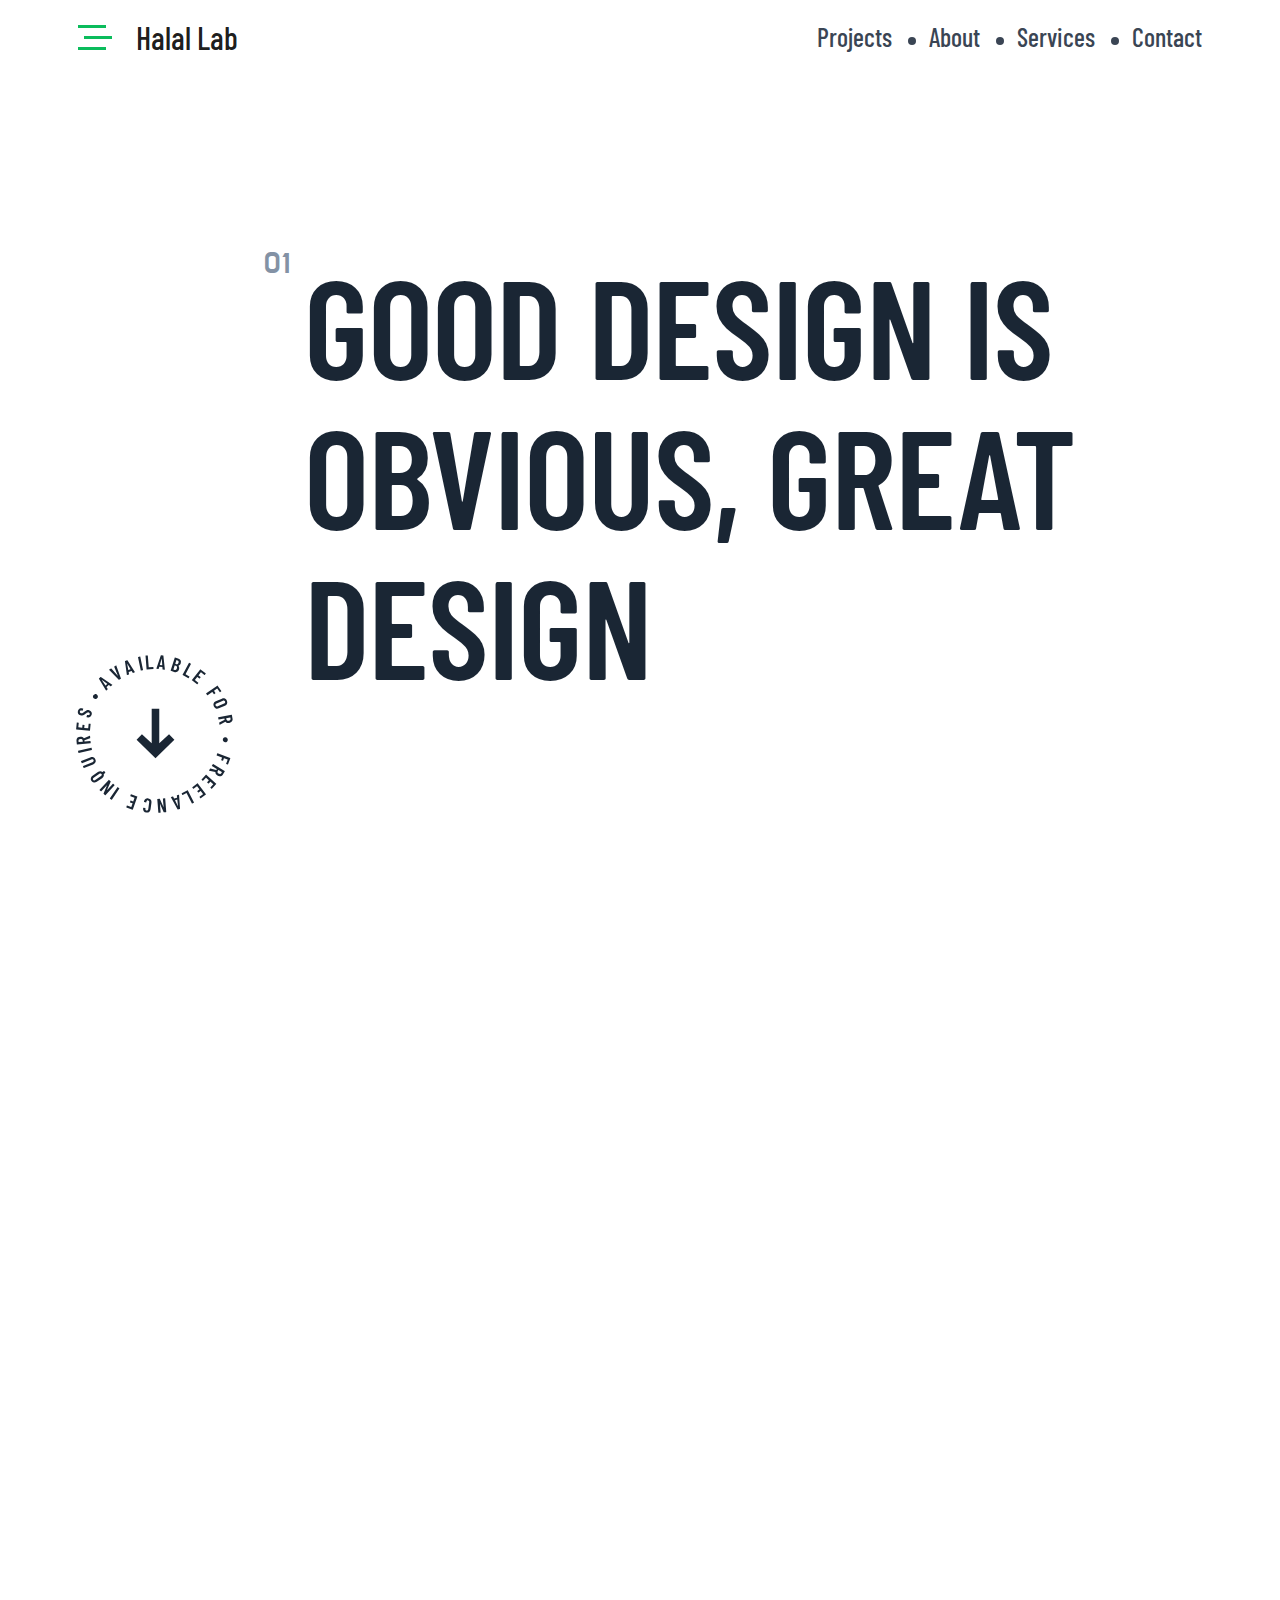
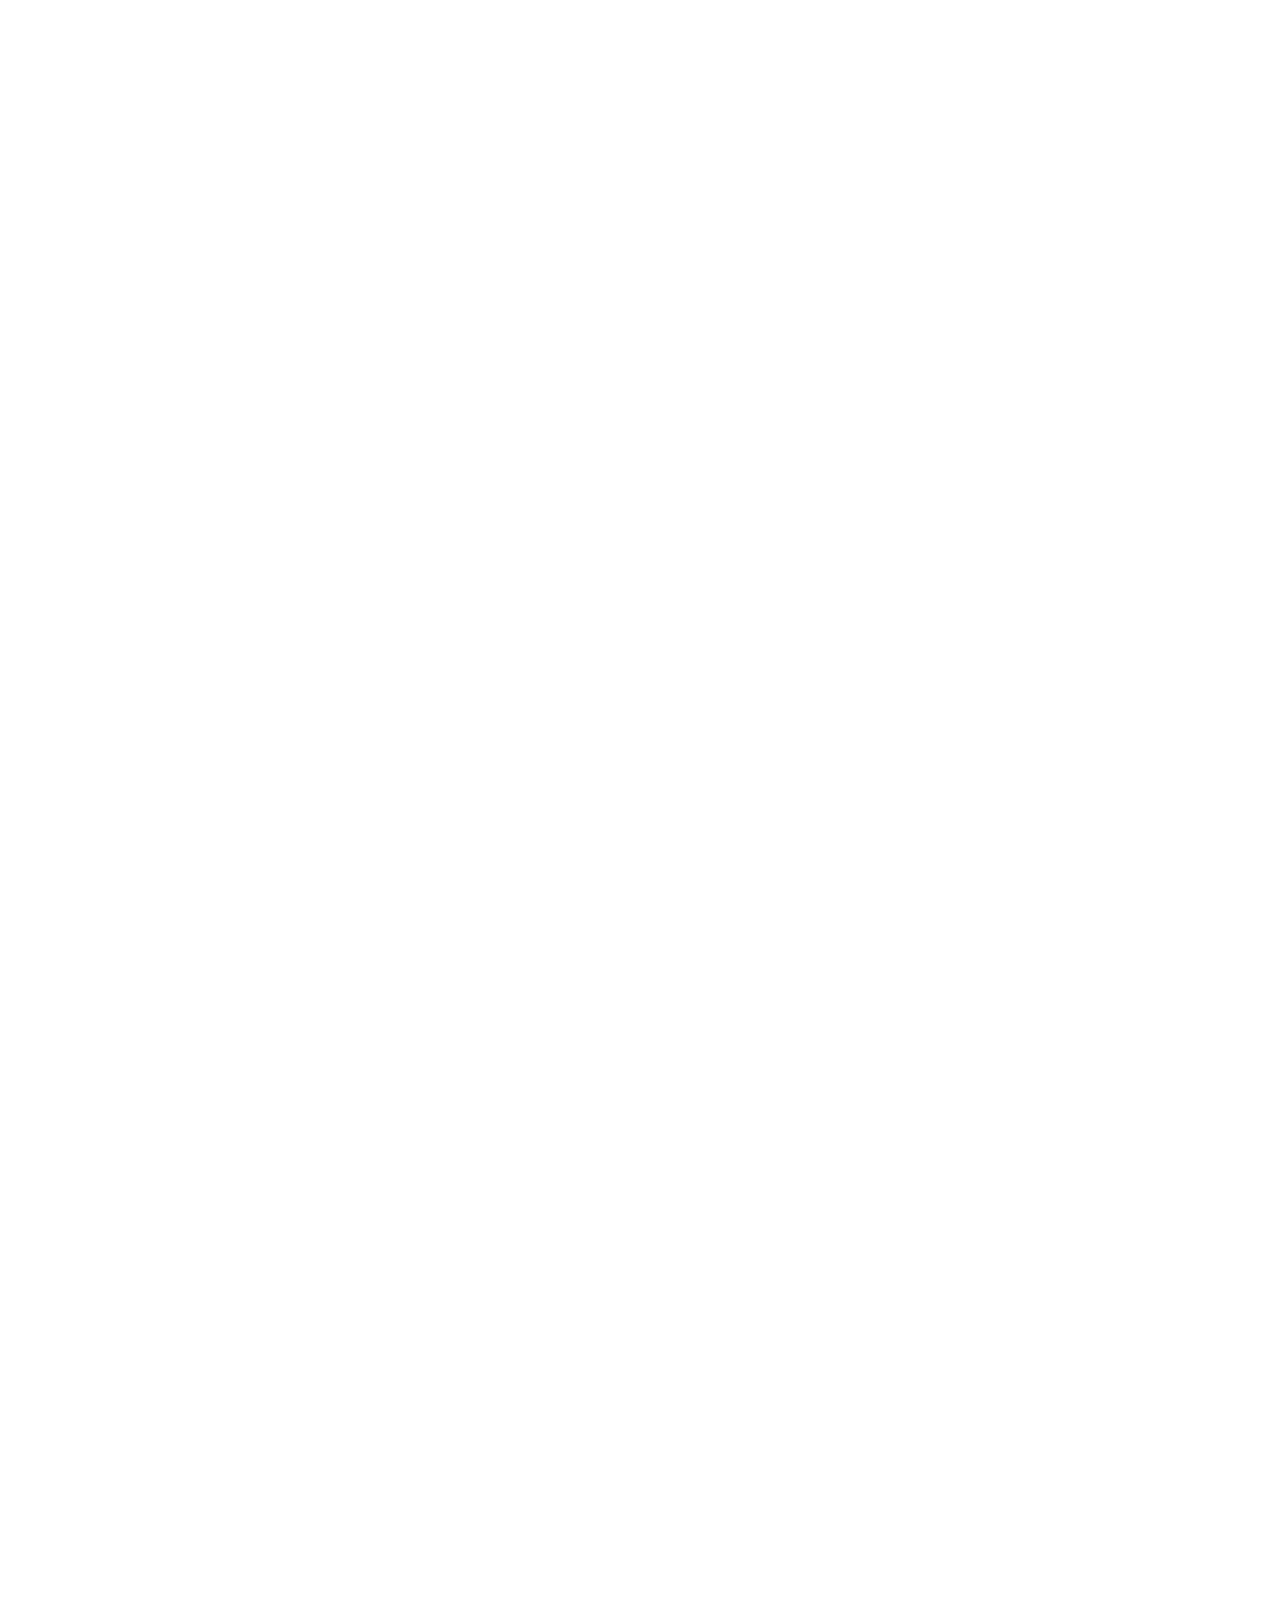
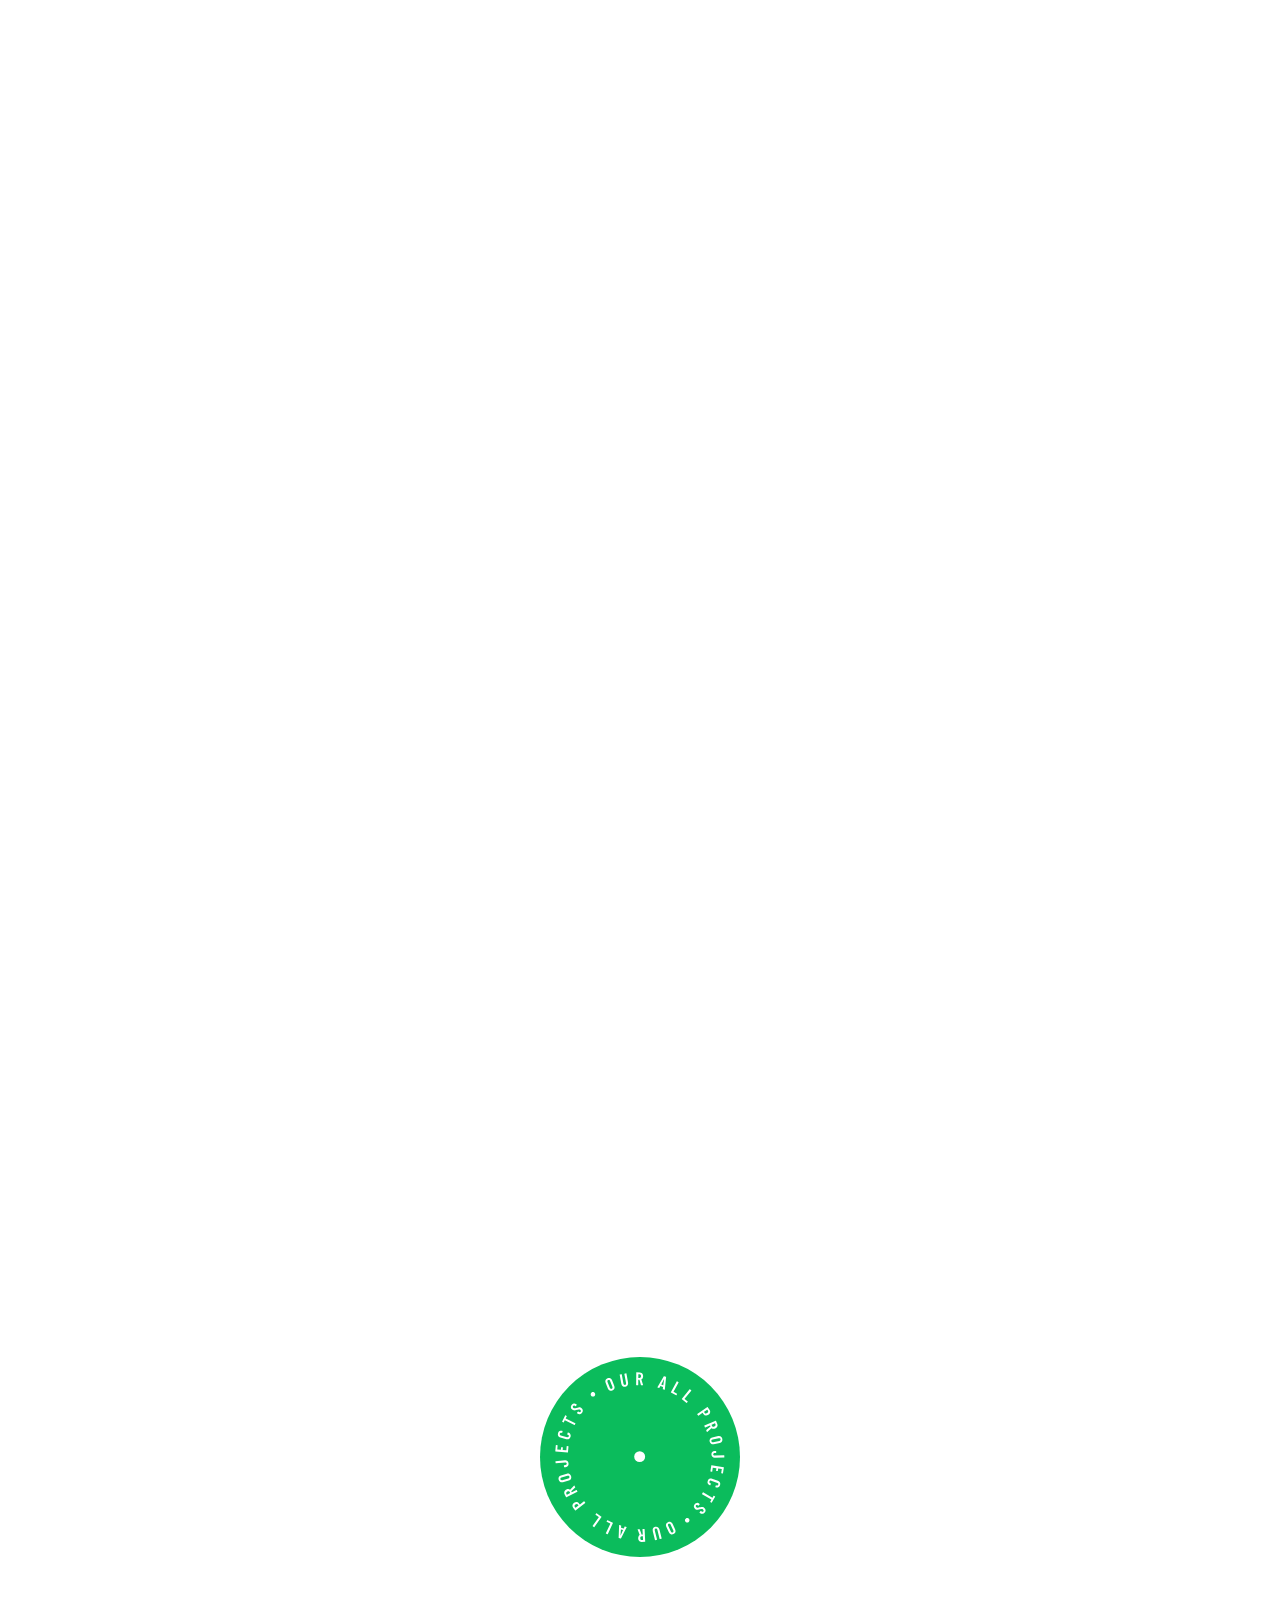
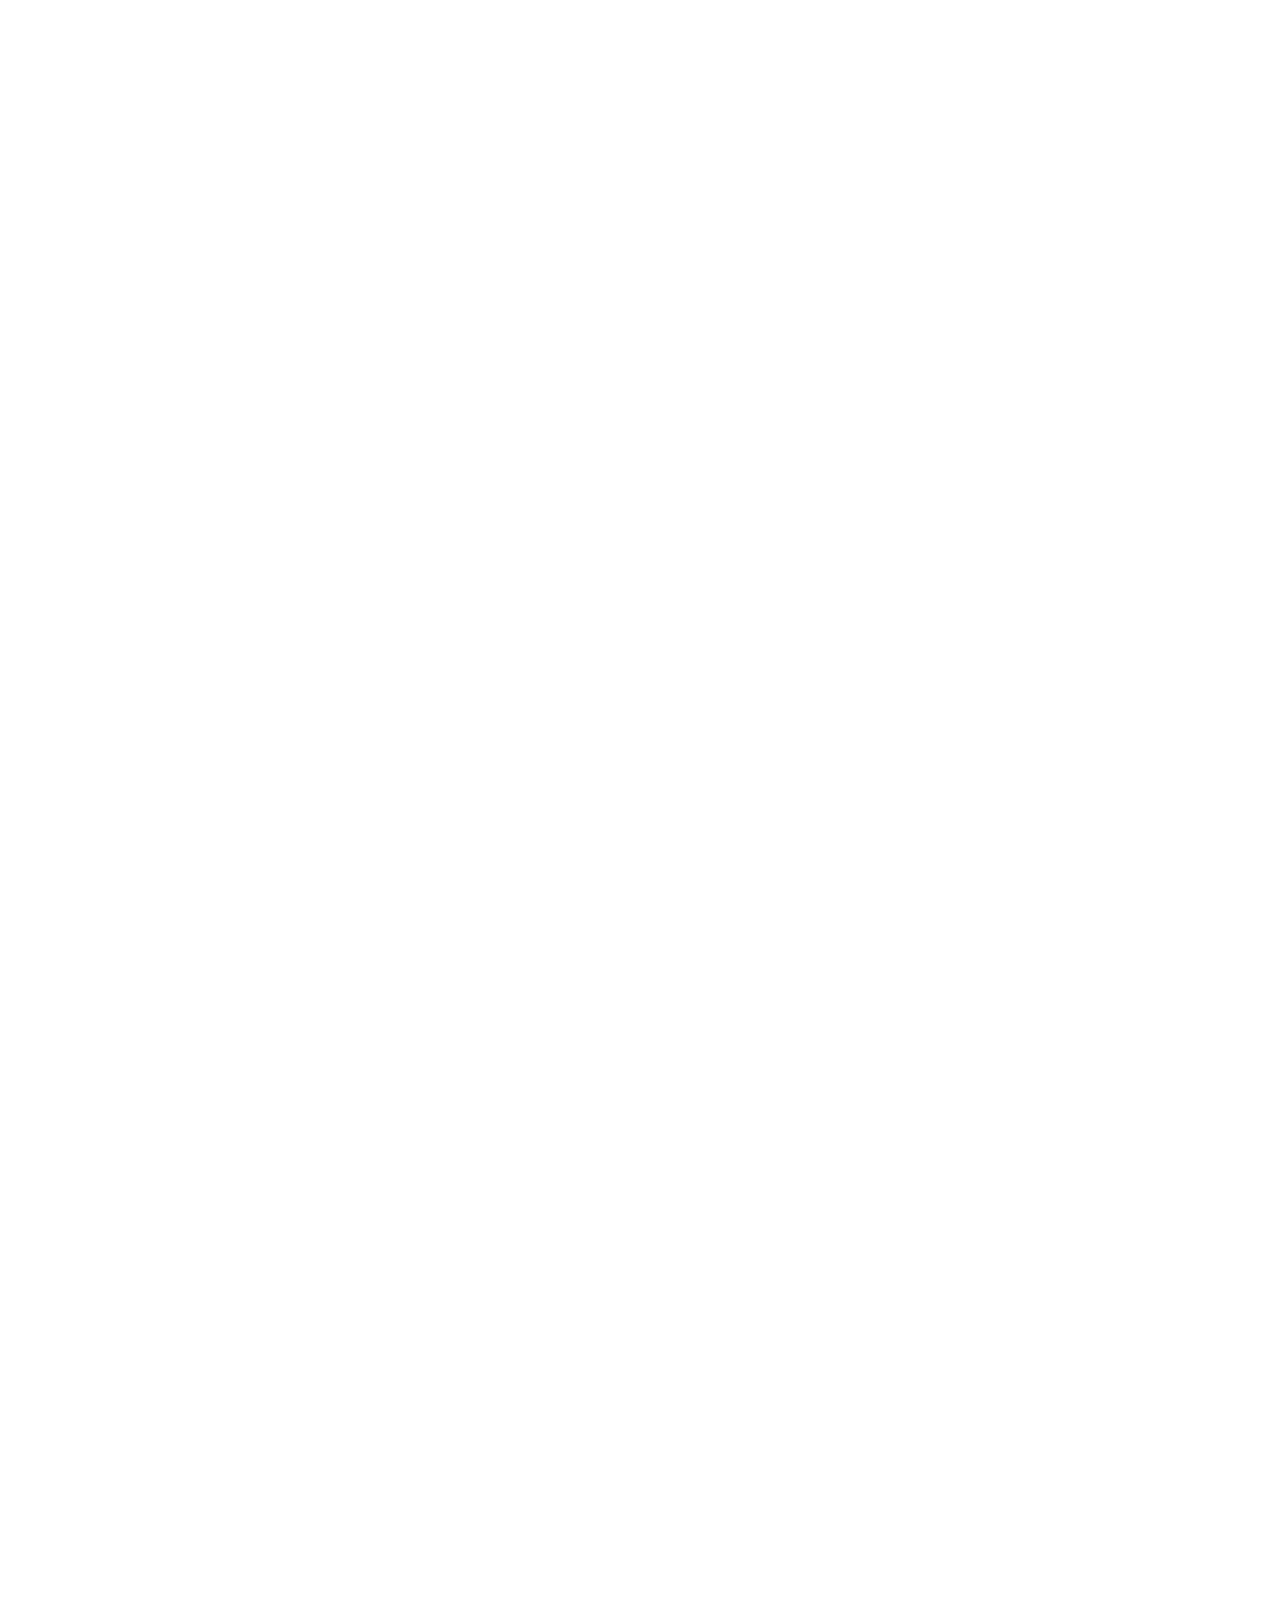
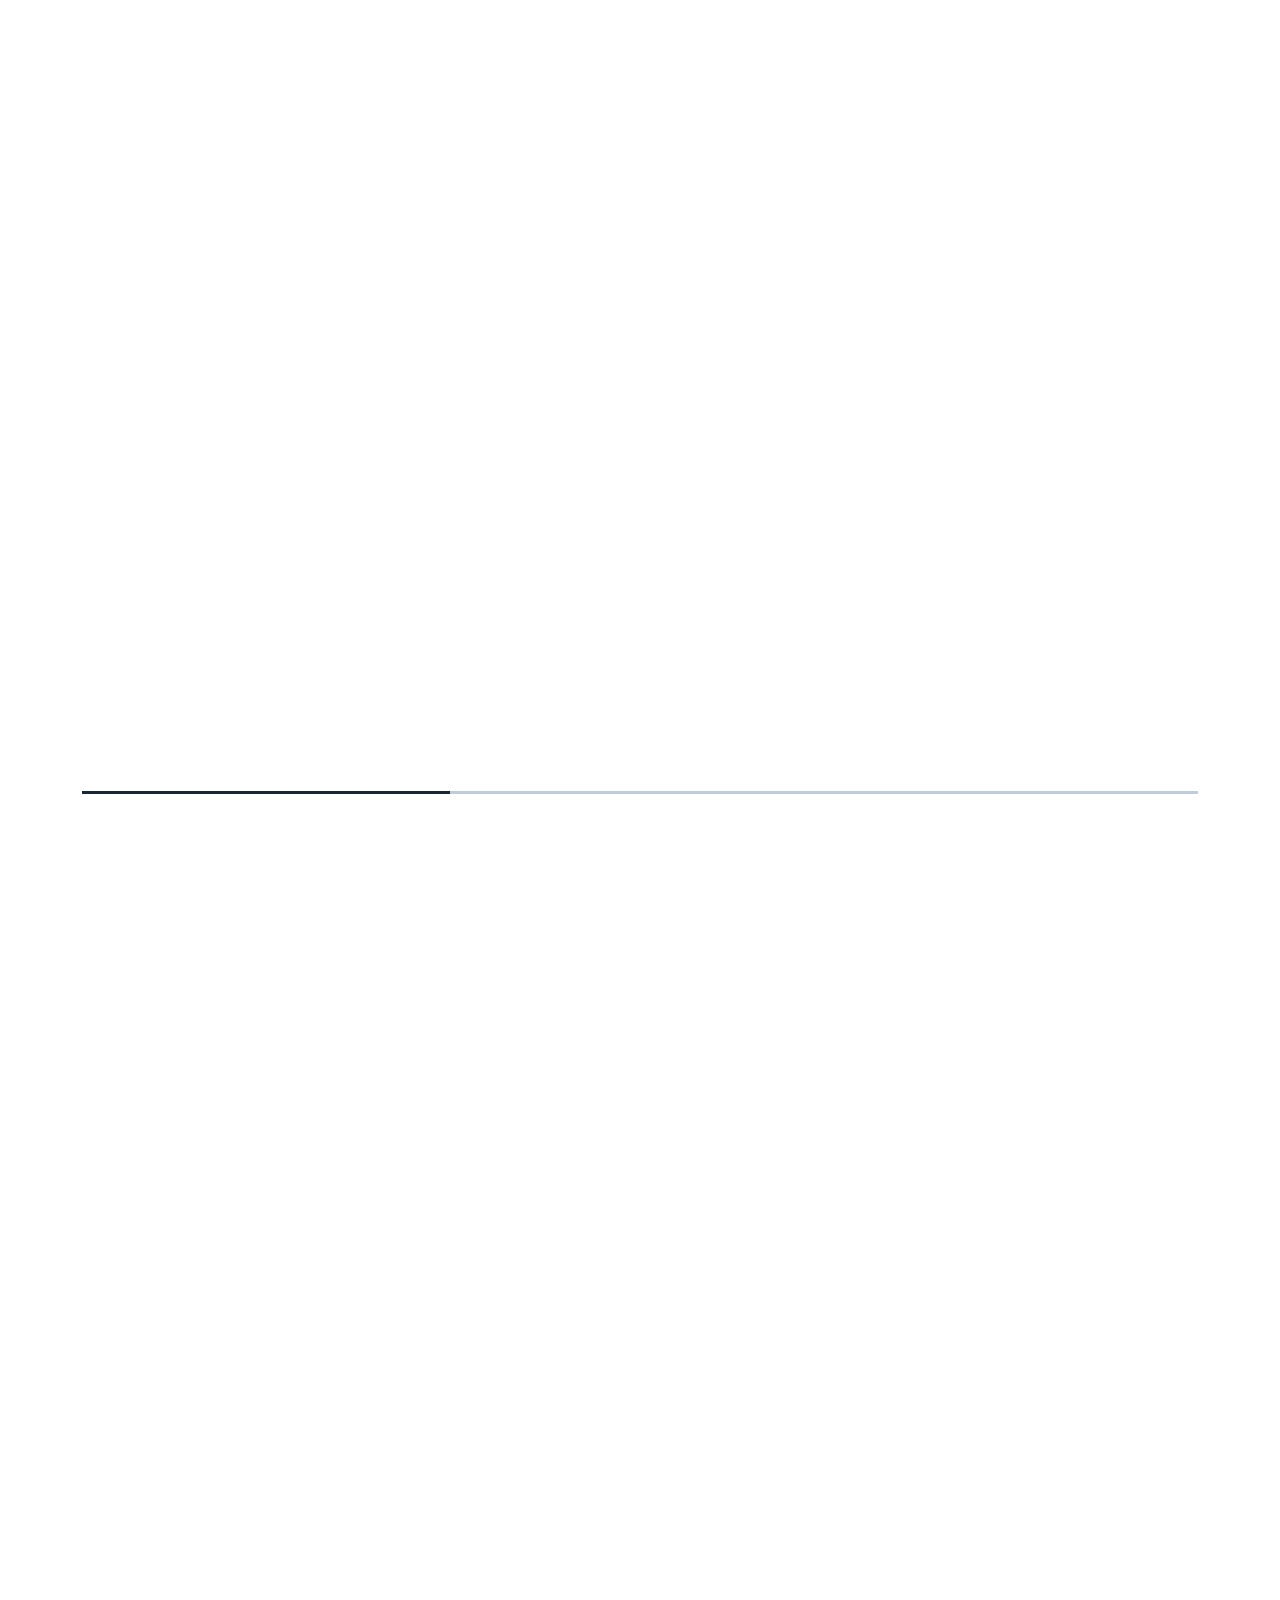
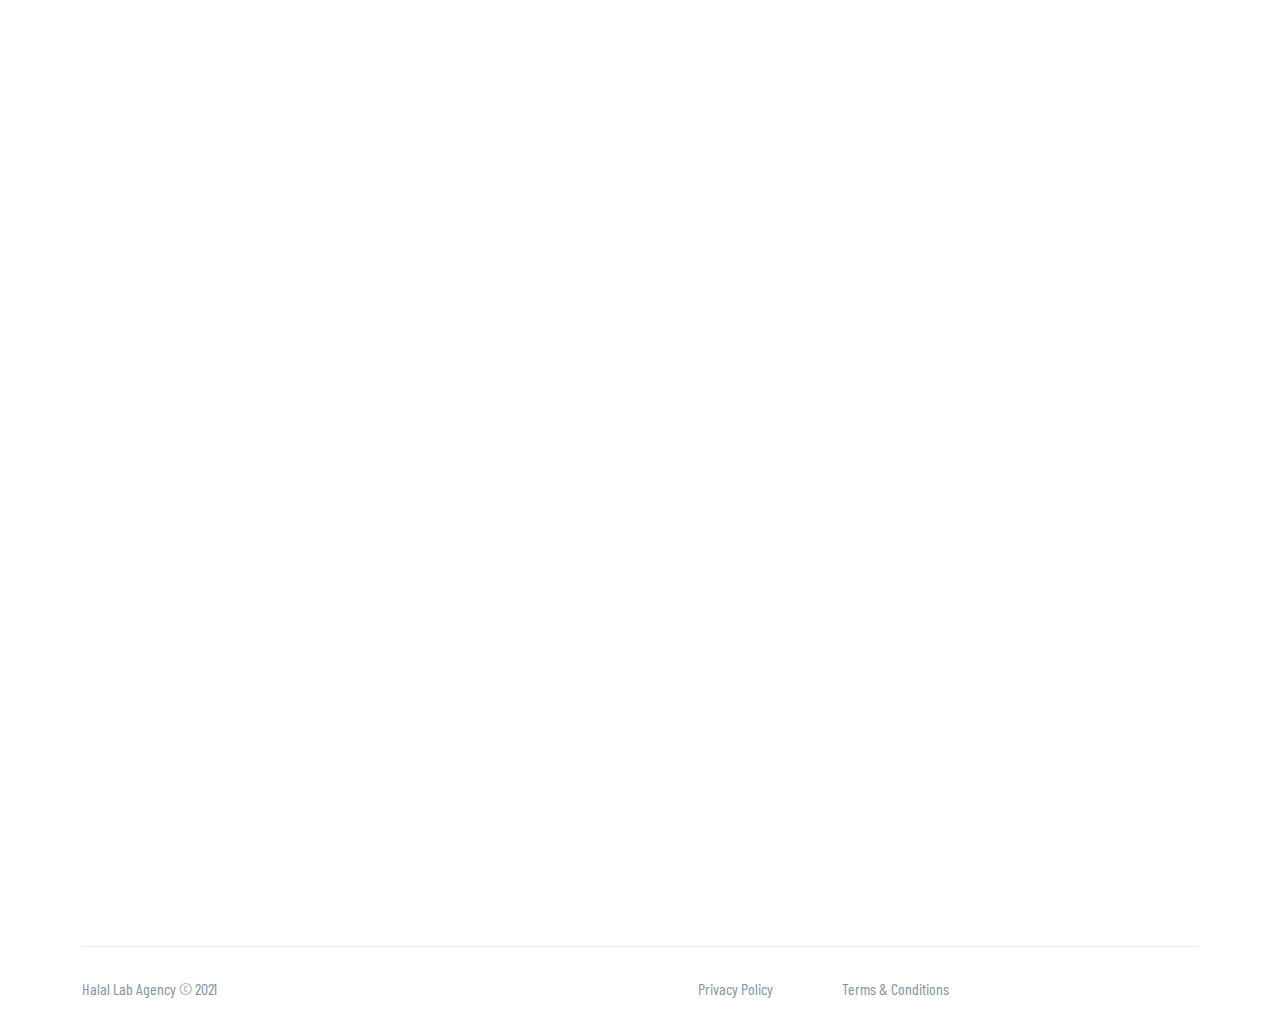
==== commit 2188c317: "review change" ====
--- a/index.html
+++ b/index.html
@@ -13,6 +13,9 @@
 
 	<!--===========owl carousel========-->
 	<link rel="stylesheet" href="css/owl.carousel.min.css">
+
+	<!-- ========animated css==== -->
+	<link rel="stylesheet" href="css/animate.css">
 
 	<!--============= bootstrap====== -->
 	<link rel="stylesheet" href="css/bootstrap.min.css">
@@ -125,7 +128,7 @@
 			<div class="row">
 				<div class="col-lg-12">
 					<div class="project-first-item project-item">
-						<div class="projectFirst-img">
+						<div class="projectFirst-img scroll-project-animate">
 							<img src="img/project-1.jpg" alt="">
 						</div>
 						<div class="project-item-title">
@@ -140,7 +143,7 @@
 					<div class="row">
 						<div class="col-lg-5">
 							<div class="project-secound-item project-item">
-								<div class="projectSecound-img">
+								<div class="projectSecound-img scroll-project-animate">
 									<img src="img/project-2.jpg" alt="">
 								</div>
 								<div class="project-item-title">
@@ -150,7 +153,7 @@
 						</div>
 						<div class="col-lg-7">
 							<div class="project-third-item project-item">
-								<div class="projectThird-img">
+								<div class="projectThird-img scroll-project-animate">
 									<img src="img/project-3.jpg" alt="">
 								</div>
 								<div class="project-item-title">
@@ -166,8 +169,8 @@
 				<div class="col-lg-12">
 					<div class="row">
 						<div class="col-lg-7">
-							<div class="project-secound-item">
-								<div class="projectSecound-img">
+							<div class="project-secound-item ">
+								<div class="projectSecound-img scroll-project-animate">
 									<img src="img/project-4.jpg" alt="">
 								</div>
 								<div class="project-item-title">
@@ -177,7 +180,7 @@
 						</div>
 						<div class="col-lg-5">
 							<div class="project-third-item">
-								<div class="projectThird-img">
+								<div class="projectThird-img scroll-project-animate">
 									<img src="img/project-5.jpg" alt="">
 								</div>
 								<div class="project-item-title">
@@ -219,8 +222,8 @@
 			<!-- process item start -->
 			<div class="row">
 				<div class="col-lg-7">
-					<div class="process-item process-first-item">
-						<div class="process-inner-item">
+					<div class="process-item process-scroll process-first-item wow fadeInUp data-wow-duration='0.2s'">
+						<div class="process-inner-item ">
 							<div class="process-item-header">
 								<div class="round-item"></div>
 								<div class="process-num">01</div>
@@ -233,7 +236,7 @@
 					</div>
 				</div>
 				<div class="col-lg-5">
-					<div class="process-item process-second-item">
+					<div class="process-item process-scroll process-second-item wow fadeInUp data-wow-duration='0.2s'">
 						<div class="process-inner-item">
 							<div class="process-item-header">
 								<div class="round-item"></div>
@@ -249,7 +252,7 @@
 			</div>
 			<div class="row">
 				<div class="col-lg-5">
-					<div class="process-item process-third-item">
+					<div class="process-item process-scroll process-third-item wow fadeInUp data-wow-duration='0.2s'">
 						<div class="process-inner-item">
 							<div class="process-item-header">
 								<div class="round-item"></div>
@@ -263,7 +266,7 @@
 					</div>
 				</div>
 				<div class="col-lg-7">
-					<div class="process-item process-fourth-item">
+					<div class="process-item process-scroll process-fourth-item wow fadeInUp data-wow-duration='0.2s'">
 						<div class="process-inner-item">
 							<div class="process-item-header">
 								<div class="round-item"></div>
@@ -300,7 +303,7 @@
 			<!-- clients feedback -->
 			<div class="owl-carousel clients-carousel">
 
-				<div class="client-feedback">
+				<div class="client-feedback process-scroll">
 					<div class="client-header-text">
 						<h5>Alpha Letz</h5>
 					</div>
@@ -314,7 +317,7 @@
 					</div>
 				</div>
 
-				<div class="client-feedback">
+				<div class="client-feedback process-scroll">
 					<div class="client-header-text">
 						<h5>Logo</h5>
 					</div>
@@ -328,7 +331,7 @@
 				</div>
 
 
-				<div class="client-feedback">
+				<div class="client-feedback process-scroll">
 					<div class="client-header-text">
 						<h5>Well Rounded</h5>
 					</div>
@@ -393,32 +396,32 @@
 			<!-- work with item -->
 			<div class="row">
 				<div class="col-lg-4">
-					<div class="work-with-item">
-
-					</div>
-				</div>
-				<div class="col-lg-4">
-					<div class="work-with-item">
-
-					</div>
-				</div>
-				<div class="col-lg-4">
-					<div class="work-with-item">
-
-					</div>
-				</div>
-				<div class="col-lg-4">
-					<div class="work-with-item">
-
-					</div>
-				</div>
-				<div class="col-lg-4">
-					<div class="work-with-item">
-
-					</div>
-				</div>
-				<div class="col-lg-4">
-					<div class="work-with-item">
+					<div class="work-with-item process-scroll">
+
+					</div>
+				</div>
+				<div class="col-lg-4">
+					<div class="work-with-item process-scroll">
+
+					</div>
+				</div>
+				<div class="col-lg-4">
+					<div class="work-with-item process-scroll">
+
+					</div>
+				</div>
+				<div class="col-lg-4">
+					<div class="work-with-item process-scroll">
+
+					</div>
+				</div>
+				<div class="col-lg-4">
+					<div class="work-with-item process-scroll">
+
+					</div>
+				</div>
+				<div class="col-lg-4">
+					<div class="work-with-item process-scroll">
 
 					</div>
 				</div>
@@ -444,7 +447,7 @@
 			<!-- section title end-->
 			<div class="row">
 				<div class="col-lg-4">
-					<div class="contact-item">
+					<div class="contact-item process-scroll">
 						<h5>Social</h5>
 						<div class="social-links">
 							<a href="#">Dribble</a>
@@ -455,7 +458,7 @@
 					</div>
 				</div>
 				<div class="col-lg-4">
-					<div class="contact-item">
+					<div class="contact-item process-scroll">
 						<h5>Address</h5>
 						<div class="address-text">
 							<p>3C85+7V, Sadar Hospital</p>
@@ -465,7 +468,7 @@
 					</div>
 				</div>
 				<div class="col-lg-4">
-					<div class="contact-item">
+					<div class="contact-item process-scroll">
 						<h5>Say Hi....👋</h5>
 						<div class="email">
 							<p>hello@halallab.co</p>
@@ -510,6 +513,9 @@
 	<!--========================bootstrap js=======  -->
 	<script src="js/bootstrap.bundle.min.js"></script>
 
+	<!--============wow js========= -->
+	<script src="https://cdnjs.cloudflare.com/ajax/libs/wow/1.1.2/wow.min.js"></script>
+
 	<!--============main js============== -->
 	<script src="js/main.js"></script>
 </body>
--- a/css/style.css
+++ b/css/style.css
@@ -49,7 +49,8 @@
 /* ==================global css end========== */
 
 /* =====text scroll start=== */
-.scroll,.scroll2,.scroll3,.scroll4,.section-content,.project-item-title{
+.scroll,.scroll2,.scroll3,.scroll4,.section-content,.project-item-title,.scroll-project-animate,
+.main-image,.process-scroll{
     opacity: 0; 
     position: relative;
     bottom: -40px;
@@ -184,6 +185,7 @@
 .main-image{
     transition: 0.5s;
     overflow: hidden;
+    width: 100%;
 }
 .main-image img{
     width: 100%;
@@ -269,11 +271,13 @@
     /* max-width: 710px; */
     min-height: 380px;
     border:2px solid #1A2634;
+    width: 100%;
 }
 .process-second-item,.process-third-item{
     /* max-width: 460px; */
     min-height: 380px;
     border:2px solid #1A2634;
+    width: 100%;
 }
 .process-fourth-item,.process-third-item{
     margin-bottom: 0px;
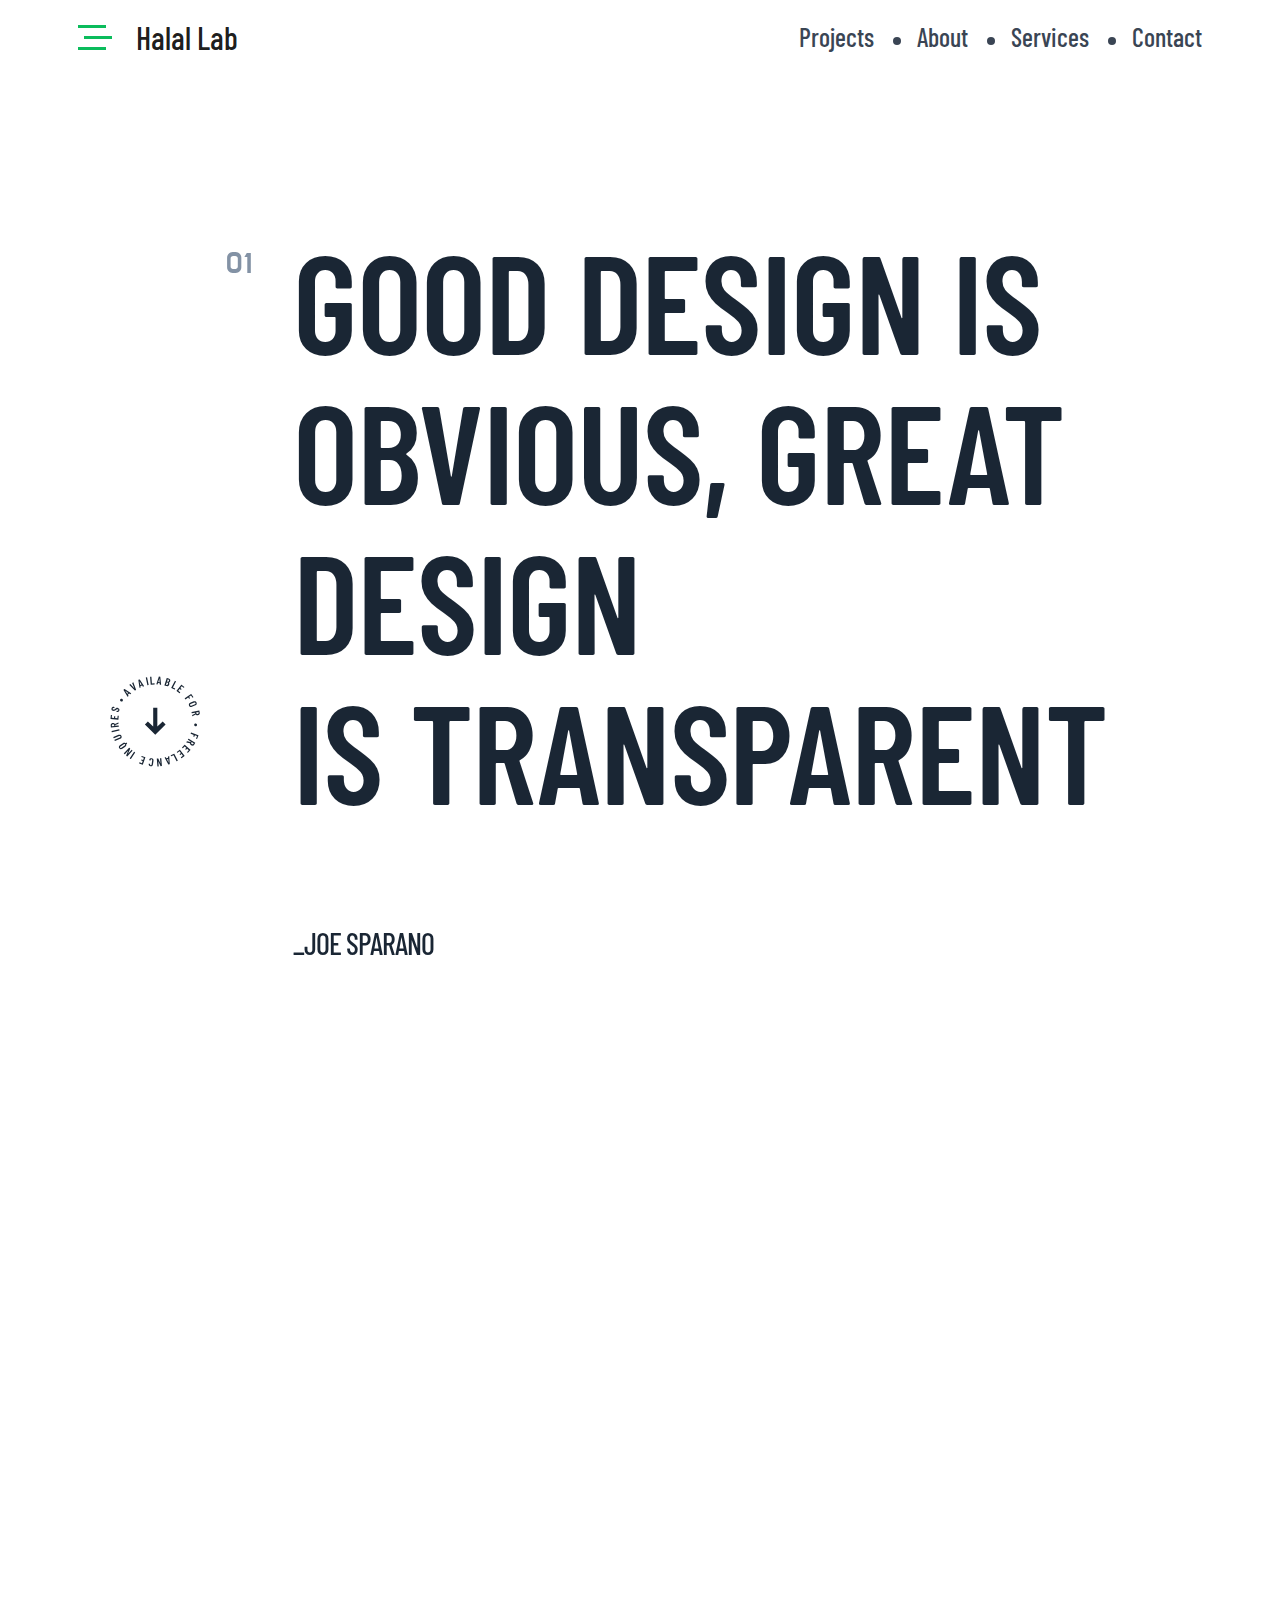
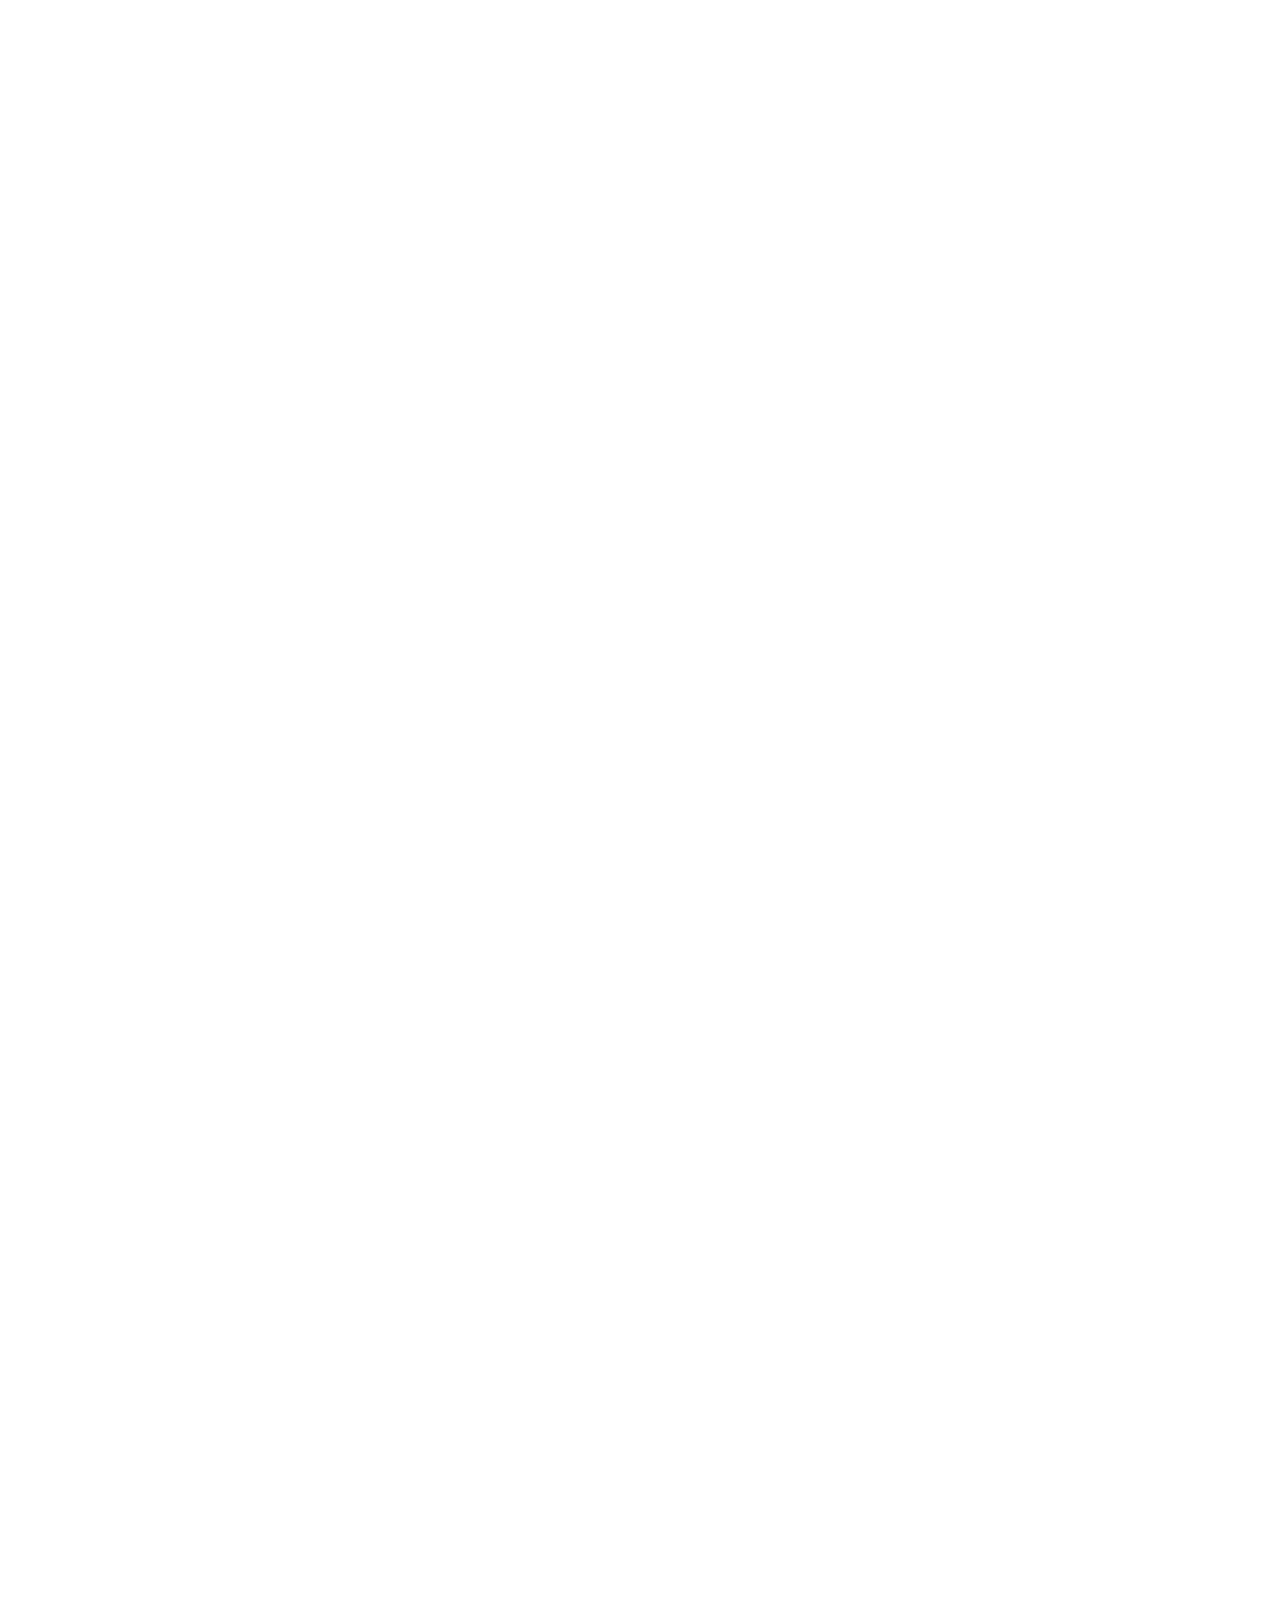
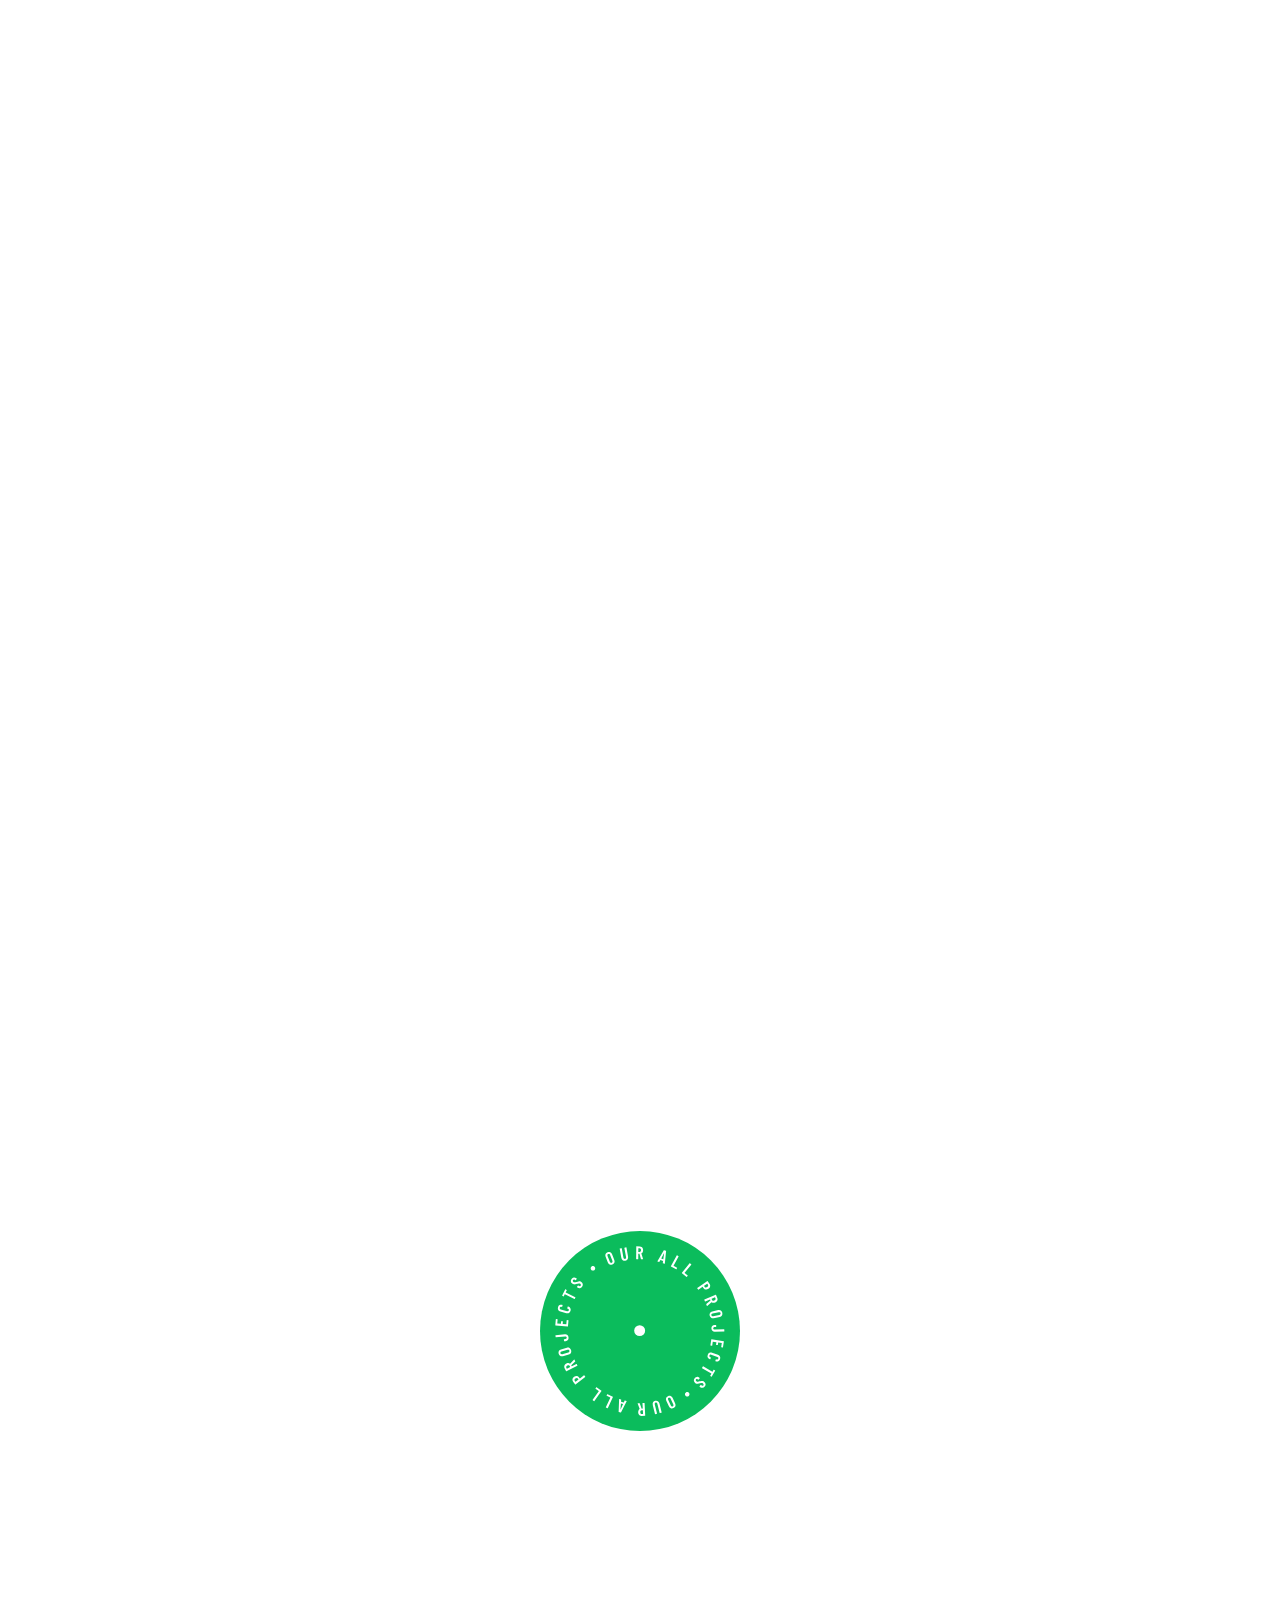
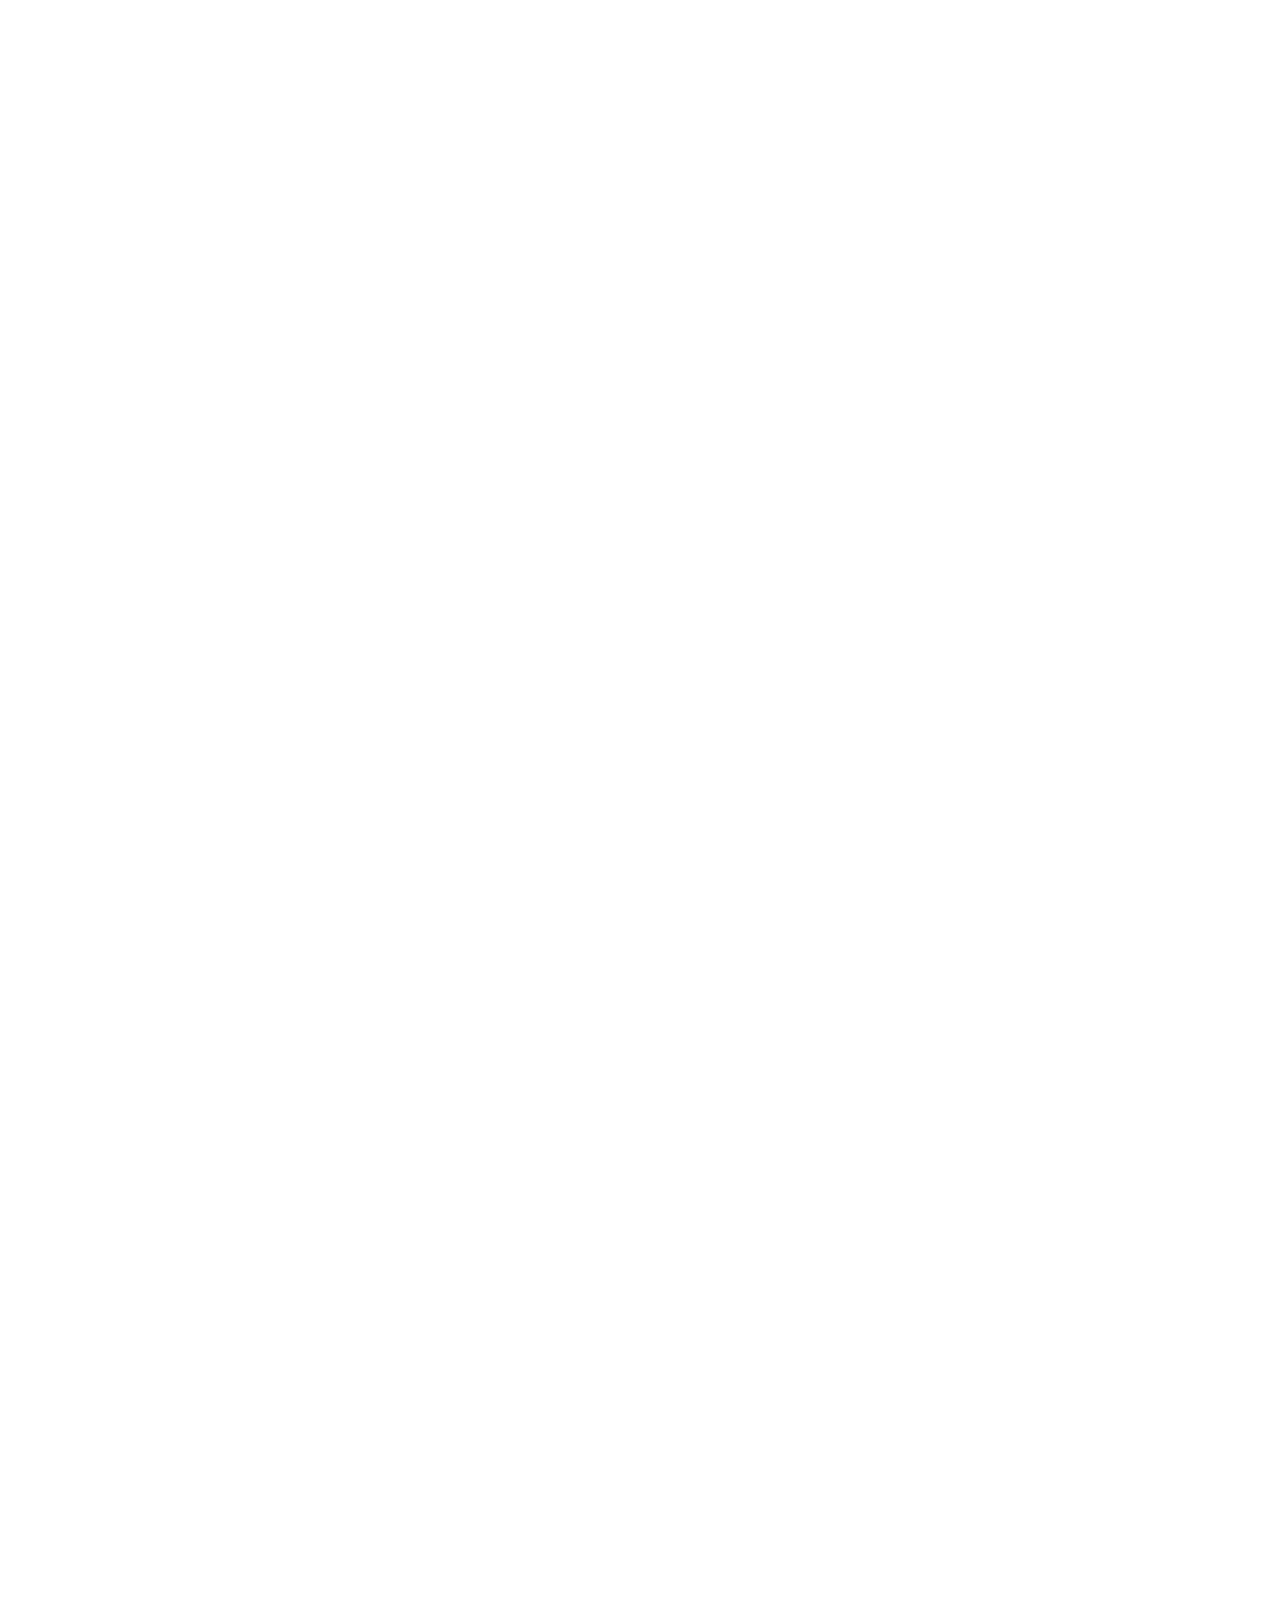
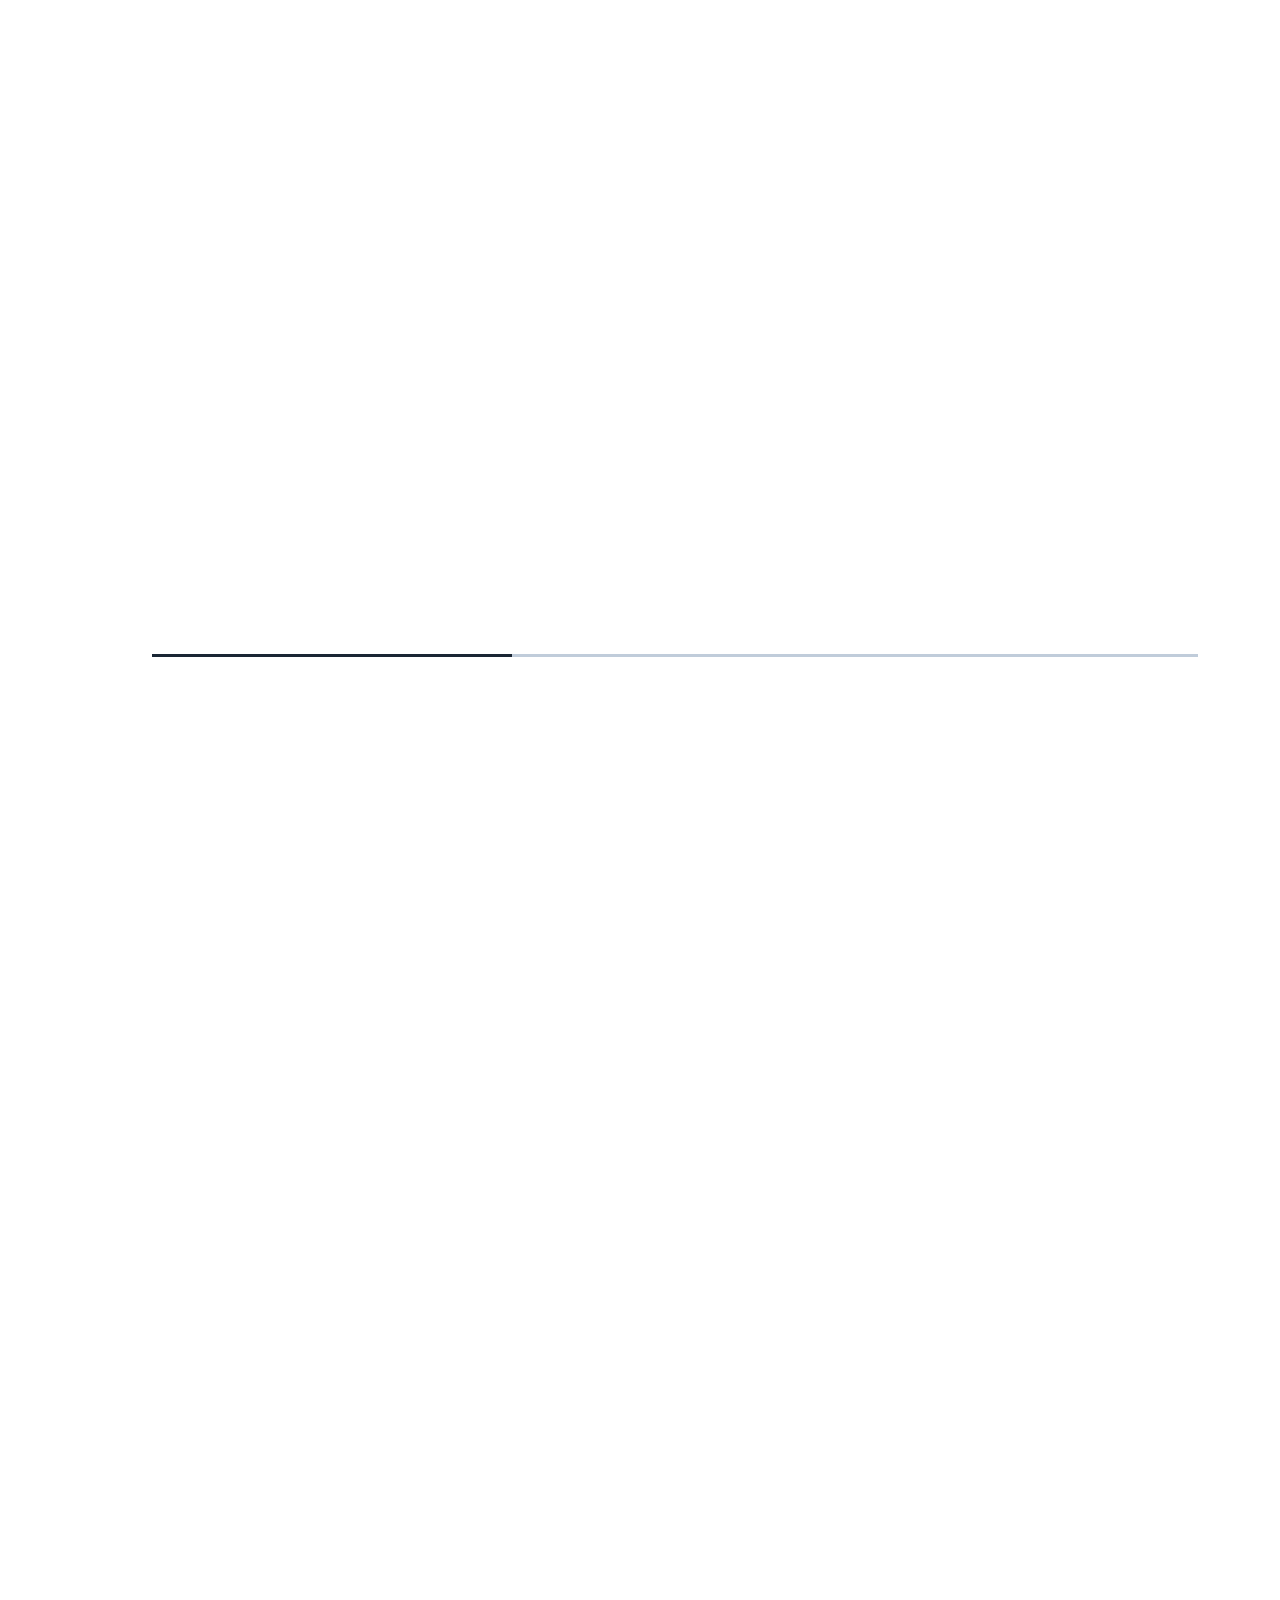
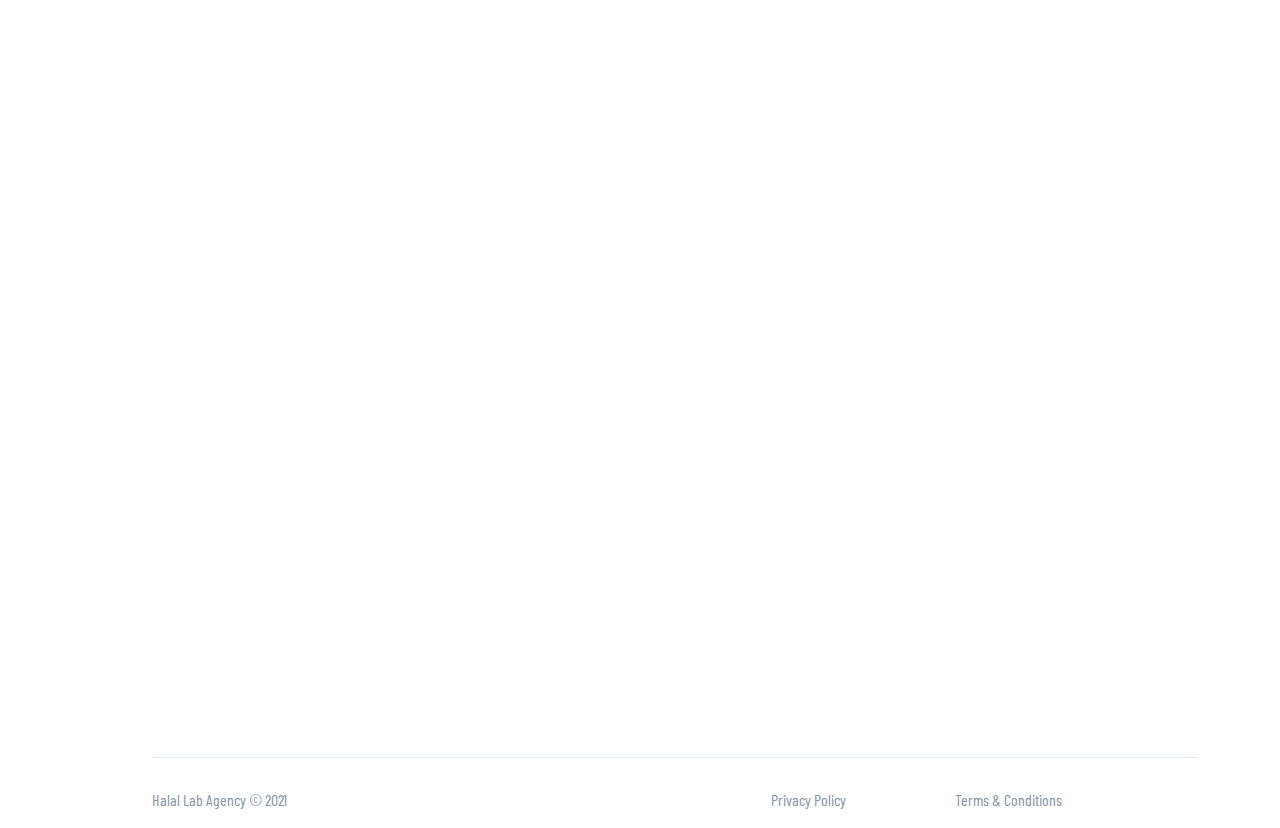
==== commit 880b0abc: "preloader add" ====
--- a/index.html
+++ b/index.html
@@ -15,7 +15,10 @@
 	<link rel="stylesheet" href="css/owl.carousel.min.css">
 
 	<!-- ========animated css==== -->
-	<link rel="stylesheet" href="css/animate.css">
+	<!-- <link rel="stylesheet" href="css/animate.css"> -->
+
+	<!-- aos css -->
+	<link rel="stylesheet" href="css/aos.css">
 
 	<!--============= bootstrap====== -->
 	<link rel="stylesheet" href="css/bootstrap.min.css">
@@ -30,6 +33,13 @@
 
 <body>
 	
+	<!-------preloader start -->
+	<div class="loader-wrapper">
+		<div class="loader"></div>
+		<div class="loader-section section-left"></div>
+		<div class="loader-section section-right"></div>
+	  </div>
+	<!-------preloader end -->
 	
 
 	<!--================header start=================  -->
@@ -80,7 +90,7 @@
 		<main class="main-items">
 			<div class="container-fluid">
 				<div class="row align-items-center justify-content-center">
-					<div class="col-lg-2">
+					<div class="col-lg-1 scroll-arrow">
 						<div class="scroll-down">
 							<img src="img/headerScrollText.svg" class="scroll-animate" alt="">
 							<div class="header-scroll-arrow">
@@ -89,15 +99,15 @@
 						</div>
 					</div>
 					<div class="col-lg-10">
-						<div class="main-content">
+						<div class="main-content d-flex " data-aos="fade-up" data-aos-duration="2000">
 							<div class="header-content-num">01</div>
-							<h1> <span class="scroll">Good Design is  </span> <span class="scroll2">Obvious, Great Design <br/> </span> <span class="scroll3">is Transparent</span> <span class="main-sm-text scroll4">_joe sparano</span></h1>
+							<h1> <span class="scroll">Good Design is <br></span> <span class="scroll2">Obvious, Great Design <br></span> <span class="scroll3">is Transparent</span> <span class="main-sm-text scroll4">_joe sparano</span></h1>
 						</div>
 					</div>
 				</div>
 				<div class="row">
-					<div class="col-lg-12 ">
-						<div class="main-image">
+					<div class="col-lg-12">
+						<div class="main-image" data-aos="fade-up" data-aos-duration="2000" data-aos-delay="600">
 							<img src="img/header-img.jpg" alt="">
 						</div>
 					</div>
@@ -115,7 +125,7 @@
 			<!-- section title -->
 			<div class="row justify-content-center">
 				<div class="col-lg-12">
-					<div class="section-content">
+					<div class="section-content" data-aos="fade-up" data-aos-duration="2000">
 						<div class="section-num">02</div>
 						<div class="section-title-text">OUR PROJECTS</div>
 					</div>
@@ -125,9 +135,9 @@
 			<!-- section title end-->
 
 			<!-- project items start-->
-			<div class="row">
-				<div class="col-lg-12">
-					<div class="project-first-item project-item">
+			<div class="row padd-left">
+				<div class="col-lg-12">
+					<div class="project-first-item project-item" data-aos="fade-up" data-aos-duration="2000" data-aos-delay="600">
 						<div class="projectFirst-img scroll-project-animate">
 							<img src="img/project-1.jpg" alt="">
 						</div>
@@ -138,11 +148,11 @@
 				</div>
 			</div>
 
-			<div class="row ">
+			<div class="row padd-left">
 				<div class="col-lg-12">
 					<div class="row">
 						<div class="col-lg-5">
-							<div class="project-secound-item project-item">
+							<div class="project-secound-item project-item" data-aos="fade-up" data-aos-duration="2000" data-aos-delay="620">
 								<div class="projectSecound-img scroll-project-animate">
 									<img src="img/project-2.jpg" alt="">
 								</div>
@@ -152,7 +162,7 @@
 							</div>
 						</div>
 						<div class="col-lg-7">
-							<div class="project-third-item project-item">
+							<div class="project-third-item project-item" data-aos="fade-up" data-aos-duration="2000" data-aos-delay="640">
 								<div class="projectThird-img scroll-project-animate">
 									<img src="img/project-3.jpg" alt="">
 								</div>
@@ -165,11 +175,11 @@
 				</div>
 			</div>
 
-			<div class="row ">
+			<div class="row padd-left">
 				<div class="col-lg-12">
 					<div class="row">
 						<div class="col-lg-7">
-							<div class="project-secound-item ">
+							<div class="project-secound-item" data-aos="fade-up" data-aos-duration="2000" data-aos-delay="620">
 								<div class="projectSecound-img scroll-project-animate">
 									<img src="img/project-4.jpg" alt="">
 								</div>
@@ -179,7 +189,7 @@
 							</div>
 						</div>
 						<div class="col-lg-5">
-							<div class="project-third-item">
+							<div class="project-third-item" data-aos="fade-up" data-aos-duration="2000" data-aos-delay="640">
 								<div class="projectThird-img scroll-project-animate">
 									<img src="img/project-5.jpg" alt="">
 								</div>
@@ -196,7 +206,7 @@
 			<div class="row justify-content-center">
 				<div class="col-lg-10">
 					<div class="round-box text-center">
-						<img src="img/roundBox.svg" alt="">
+						<a href="#"><img src="img/roundBox.svg" alt=""></a>
 					</div>
 				</div>
 			</div>
@@ -211,7 +221,7 @@
 			<!-- section title -->
 			<div class="row justify-content-center">
 				<div class="col-lg-12">
-					<div class="section-content">
+					<div class="section-content" data-aos="fade-up" data-aos-duration="2000">
 						<div class="section-num">03</div>
 						<div class="section-title-text">OUR PROCESS</div>
 					</div>
@@ -220,9 +230,9 @@
 			<!-- section title end-->
 
 			<!-- process item start -->
-			<div class="row">
+			<div class="row padd-left">
 				<div class="col-lg-7">
-					<div class="process-item process-scroll process-first-item wow fadeInUp data-wow-duration='0.2s'">
+					<div class="process-item process-scroll process-first-item" data-aos="fade-up" data-aos-duration="2000">
 						<div class="process-inner-item ">
 							<div class="process-item-header">
 								<div class="round-item"></div>
@@ -236,7 +246,7 @@
 					</div>
 				</div>
 				<div class="col-lg-5">
-					<div class="process-item process-scroll process-second-item wow fadeInUp data-wow-duration='0.2s'">
+					<div class="process-item process-scroll process-second-item"data-aos="fade-up" data-aos-duration="2000">
 						<div class="process-inner-item">
 							<div class="process-item-header">
 								<div class="round-item"></div>
@@ -250,9 +260,9 @@
 					</div>
 				</div>
 			</div>
-			<div class="row">
+			<div class="row padd-left">
 				<div class="col-lg-5">
-					<div class="process-item process-scroll process-third-item wow fadeInUp data-wow-duration='0.2s'">
+					<div class="process-item process-scroll process-third-item"data-aos="fade-up" data-aos-duration="2000">
 						<div class="process-inner-item">
 							<div class="process-item-header">
 								<div class="round-item"></div>
@@ -266,7 +276,7 @@
 					</div>
 				</div>
 				<div class="col-lg-7">
-					<div class="process-item process-scroll process-fourth-item wow fadeInUp data-wow-duration='0.2s'">
+					<div class="process-item process-scroll process-fourth-item"data-aos="fade-up" data-aos-duration="2000">
 						<div class="process-inner-item">
 							<div class="process-item-header">
 								<div class="round-item"></div>
@@ -292,7 +302,7 @@
 			<!-- section title -->
 			<div class="row justify-content-center">
 				<div class="col-lg-12">
-					<div class="section-content">
+					<div class="section-content"data-aos="fade-up" data-aos-duration="2000">
 						<div class="section-num">04</div>
 						<div class="section-title-text">CLIENTS FEEDBACK</div>
 					</div>
@@ -301,9 +311,9 @@
 			<!-- section title end-->
 
 			<!-- clients feedback -->
-			<div class="owl-carousel clients-carousel">
-
-				<div class="client-feedback process-scroll">
+			<div class="owl-carousel clients-carousel padd-left">
+
+				<div class="client-feedback process-scroll"data-aos="fade-up" data-aos-duration="2000">
 					<div class="client-header-text">
 						<h5>Alpha Letz</h5>
 					</div>
@@ -317,7 +327,7 @@
 					</div>
 				</div>
 
-				<div class="client-feedback process-scroll">
+				<div class="client-feedback process-scroll"data-aos="fade-up" data-aos-duration="2000">
 					<div class="client-header-text">
 						<h5>Logo</h5>
 					</div>
@@ -331,7 +341,7 @@
 				</div>
 
 
-				<div class="client-feedback process-scroll">
+				<div class="client-feedback process-scroll"data-aos="fade-up" data-aos-duration="2000">
 					<div class="client-header-text">
 						<h5>Well Rounded</h5>
 					</div>
@@ -385,7 +395,7 @@
 			<!-- section title -->
 			<div class="row justify-content-center">
 				<div class="col-lg-12">
-					<div class="section-content">
+					<div class="section-content"data-aos="fade-up" data-aos-duration="2000">
 						<div class="section-num">05</div>
 						<div class="section-title-text">WE WORK WITH*</div>
 					</div>
@@ -394,33 +404,33 @@
 			<!-- section title end-->
 
 			<!-- work with item -->
-			<div class="row">
+			<div class="row padd-left"data-aos="fade-up" data-aos-duration="2000">
 				<div class="col-lg-4">
 					<div class="work-with-item process-scroll">
 
 					</div>
 				</div>
-				<div class="col-lg-4">
+				<div class="col-lg-4"data-aos="fade-up" data-aos-duration="2000">
 					<div class="work-with-item process-scroll">
 
 					</div>
 				</div>
-				<div class="col-lg-4">
+				<div class="col-lg-4"data-aos="fade-up" data-aos-duration="2000">
 					<div class="work-with-item process-scroll">
 
 					</div>
 				</div>
-				<div class="col-lg-4">
+				<div class="col-lg-4"data-aos="fade-up" data-aos-duration="2000">
 					<div class="work-with-item process-scroll">
 
 					</div>
 				</div>
-				<div class="col-lg-4">
+				<div class="col-lg-4"data-aos="fade-up" data-aos-duration="2000">
 					<div class="work-with-item process-scroll">
 
 					</div>
 				</div>
-				<div class="col-lg-4">
+				<div class="col-lg-4"data-aos="fade-up" data-aos-duration="2000">
 					<div class="work-with-item process-scroll">
 
 					</div>
@@ -437,7 +447,7 @@
 			<!-- section title -->
 			<div class="row">
 				<div class="col-lg-12">
-					<div class="section-content">
+					<div class="section-content"data-aos="fade-up" data-aos-duration="2000">
 						<div class="section-num">06</div>
 						<div class="section-title-text">LET'S CONNECT</div>
 						<div class="contact-arrow"><a href="#"><img src="img/contactArrow.svg" alt=""></a></div>
@@ -445,9 +455,9 @@
 				</div>
 			</div>
 			<!-- section title end-->
-			<div class="row">
+			<div class="row padd-left">
 				<div class="col-lg-4">
-					<div class="contact-item process-scroll">
+					<div class="contact-item process-scroll"data-aos="fade-up" data-aos-duration="2000">
 						<h5>Social</h5>
 						<div class="social-links">
 							<a href="#">Dribble</a>
@@ -458,25 +468,25 @@
 					</div>
 				</div>
 				<div class="col-lg-4">
-					<div class="contact-item process-scroll">
+					<div class="contact-item process-scroll"data-aos="fade-up" data-aos-duration="2000">
 						<h5>Address</h5>
 						<div class="address-text">
-							<p>3C85+7V, Sadar Hospital</p>
-							<p>Sunamganj 3000,</p>
-							<p>Bangladesh.</p>
+							<a href="#">3C85+7V, Sadar Hospital</a>
+							<a href="#">Sunamganj 3000,</a>
+							<a href="#">Bangladesh.</a>
 						</div>
 					</div>
 				</div>
 				<div class="col-lg-4">
-					<div class="contact-item process-scroll">
+					<div class="contact-item process-scroll"data-aos="fade-up" data-aos-duration="2000">
 						<h5>Say Hi....👋</h5>
 						<div class="email">
-							<p>hello@halallab.co</p>
-						</div>
-					</div>
-				</div>
-			</div>
-			<div class="row">
+							<a href="#">hello@halallab.co</a>
+						</div>
+					</div>
+				</div>
+			</div>
+			<div class="row padd-left">
 				<div class="col-lg-12">
 					<div class="copyright-text"></div>
 					<div class="row">
@@ -485,12 +495,12 @@
 								<p>Halal Lab Agency © 2021</p>
 							</div>
 						</div>
-						<div class="col-lg-2">
+						<div class="col-lg-3">
 							<div class="privacy-text text-center">
 								<p>Privacy Policy</p>
 							</div>
 						</div>
-						<div class="col-lg-2">
+						<div class="col-lg-3">
 							<div class="tearm-condition-text">
 								<p>Terms & Conditions</p>
 							</div>
@@ -514,7 +524,10 @@
 	<script src="js/bootstrap.bundle.min.js"></script>
 
 	<!--============wow js========= -->
-	<script src="https://cdnjs.cloudflare.com/ajax/libs/wow/1.1.2/wow.min.js"></script>
+	<!-- <script src="https://cdnjs.cloudflare.com/ajax/libs/wow/1.1.2/wow.min.js"></script> -->
+
+	<!-- aos js -->
+	<script src="js/aos.js"></script>
 
 	<!--============main js============== -->
 	<script src="js/main.js"></script>
--- a/css/style.css
+++ b/css/style.css
@@ -15,7 +15,9 @@
     /* font-family: 'Do Hyeon', sans-serif; */
     overflow-x: hidden;
 }
-
+.padd-left{
+    padding-left: 70px;
+}
 .section-padding{
     padding: 100px 0 ;
 }
@@ -27,6 +29,10 @@
     padding-right: 70px;
 }
 
+.scroll-arrow{
+    padding-left: 0px !important;
+    padding-right: 0px !important;
+}
 
 @keyframes scrollAnimated{
     0%{
@@ -49,15 +55,15 @@
 /* ==================global css end========== */
 
 /* =====text scroll start=== */
-.scroll,.scroll2,.scroll3,.scroll4,.section-content,.project-item-title,.scroll-project-animate,
+/* .scroll,.scroll2,.scroll3,.scroll4,.section-content,.project-item-title,.scroll-project-animate,
 .main-image,.process-scroll{
     opacity: 0; 
     position: relative;
     bottom: -40px;
     transition: all 0.8s ease-out;
     display: inline-block;
-}
-.scroll{
+} */
+/* .scroll{
     transition-delay: 0.1s;
 }
 .scroll2{
@@ -72,8 +78,129 @@
 .show {
     opacity: 1;
     bottom: 0;
-}
+} */
 /* =====text scroll end=== */
+
+/* ===========preloader start======= */
+.loader-wrapper {
+    --line-width: 5px;
+    --curtain-color: #f1faee;
+    --outer-line-color: #a8dadc;
+    --middle-line-color: #457b9d;
+    --inner-line-color: #1d3557;
+    position:fixed;
+    top:0;
+    left:0;
+    width:100%;
+    height:100%;
+    z-index:1000;
+  }
+  
+  .loader {
+    display:block;
+    position: relative;
+    top:50%;
+    left:50%;
+  /*   transform: translate(-50%, -50%); */
+    width:150px;
+    height:150px;
+    margin:-75px 0 0 -75px;
+    border:var(--line-width) solid transparent;
+    border-top-color: var(--outer-line-color);
+    border-radius:100%;
+    -webkit-animation: spin 2s linear infinite;
+            animation: spin 2s linear infinite;
+    z-index:1001;
+  }
+  
+  .loader:before {
+    content:"";
+    position: absolute;
+    top:4px;
+    left:4px;
+    right:4px;
+    bottom:4px;
+    border:var(--line-width) solid transparent;
+    border-top-color: var(--inner-line-color);
+    border-radius:100%;
+    -webkit-animation: spin 3s linear infinite;
+            animation: spin 3s linear infinite;
+  }
+  
+  .loader:after {
+    content:"";
+    position: absolute;
+    top:14px;
+    left:14px;
+    right:14px;
+    bottom:14px;
+    border:var(--line-width) solid transparent;
+    border-top-color: var(--middle-line-color);
+    border-radius:100%;
+    -webkit-animation: spin 1.5s linear infinite;
+            animation: spin 1.5s linear infinite;
+  }
+  
+  @-webkit-keyframes spin {
+    0%   { 
+      -webkit-transform: rotate(0deg); 
+        -ms-transform: rotate(0deg); 
+            transform: rotate(0deg);
+    }
+    100% { 
+      -webkit-transform: rotate(360deg); 
+        -ms-transform: rotate(360deg); 
+            transform: rotate(360deg);
+    }
+  }
+  @keyframes spin {
+    0%   { 
+      -webkit-transform: rotate(0deg); 
+        -ms-transform: rotate(0deg); 
+            transform: rotate(0deg);
+    }
+    100% { 
+      -webkit-transform: rotate(360deg); 
+        -ms-transform: rotate(360deg); 
+            transform: rotate(360deg);
+    }
+  }
+  
+  .loader-wrapper .loader-section {
+    position:fixed;
+    top:0;
+    background:var(--curtain-color);
+    width:51%;
+    height:100%;
+    z-index:1000;
+  }
+  
+  .loader-wrapper .loader-section.section-left {
+    left:0
+  }
+  .loader-wrapper .loader-section.section-right {
+    right:0;
+  }
+  
+  /* Loaded Styles */ 
+  .loaded .loader-wrapper .loader-section.section-left {
+    transform: translateX(-100%);
+    transition: all 0.7s 0.3s cubic-bezier(0.645,0.045,0.355,1.000);
+  }
+  .loaded .loader-wrapper .loader-section.section-right {
+    transform: translateX(100%);
+    transition: all 0.7s 0.3s cubic-bezier(0.645,0.045,0.355,1.000);
+  }
+  .loaded .loader {
+    opacity: 0;
+    transition: all 0.3s ease-out;
+  }
+  .loaded .loader-wrapper {
+    visibility: hidden;
+    transform:translateY(-100%);
+    transition: all 0.3s 1s ease-out;
+  }
+/* ===========preloader end======= */
 
 
 /* ===========navBar start========== */
@@ -125,14 +252,16 @@
     height: 8px;
     border-radius: 50%;
     background: rgb(58, 69, 84);
-    margin: 2px 5px;
+    margin: 2px 8px;
     display: inline-block;
 }
 
 /* ===========navBar end========== */
 
 /* ===================main item start======= */
-
+.main-content {
+    margin-left: 10px;
+}
 
 .main-items{
     padding-top: 150px;
@@ -181,6 +310,10 @@
     width: 100%;
     height: 100%;
 }
+.header-scroll-arrow img{
+    width: 50px;
+    height: 35px;
+}
 
 .main-image{
     transition: 0.5s;
@@ -264,7 +397,7 @@
 .process-item{
     margin-bottom: 50px;
     position: relative;
-    transition:all 1s linear;
+    /* transition:all 1s linear; */
     overflow: hidden;
 }
 .process-first-item,.process-fourth-item{
@@ -301,7 +434,7 @@
 	left: 40px;
 	bottom: 40px;
 	max-height: 50px;
-	transition: all 0.7s ease-in-out;
+    transition: all 1.5s ease-in-out;
 	overflow: hidden;
 }
 .process-item:hover .process-footer-item {
@@ -312,7 +445,6 @@
 	font-weight: 600;
 	line-height: 50px;
 	transform-origin: bottom;
-	transition: all 0.3s;
 }
 
 .process-item .process-sm-text {
@@ -320,7 +452,6 @@
 	font-weight: 400;
 	line-height: 40px;
 	margin-bottom: 0;
-	transition: all 0.3s;
 }
 
 
@@ -403,22 +534,25 @@
 }
 .social-links a {
     display: block;
-    margin-bottom: 10px;
+    margin-bottom: 0px;
     font-size: 28px;
     color: #1A2634;
     font-weight: 400;
     text-decoration: none;
 }
-.address-text p {
-    margin-bottom: 5px;
+.address-text a {
+    margin-bottom: 0px;
     font-size: 28px;
     color: #1A2634;
     font-weight: 400;
-}
-.email p {
+    display:block;
+    text-decoration: none;
+}
+.email a {
     font-size: 28px;
     color: #1A2634;
     font-weight: 400;
+    text-decoration: none;
 }
 /* =================contact items end========= */
 
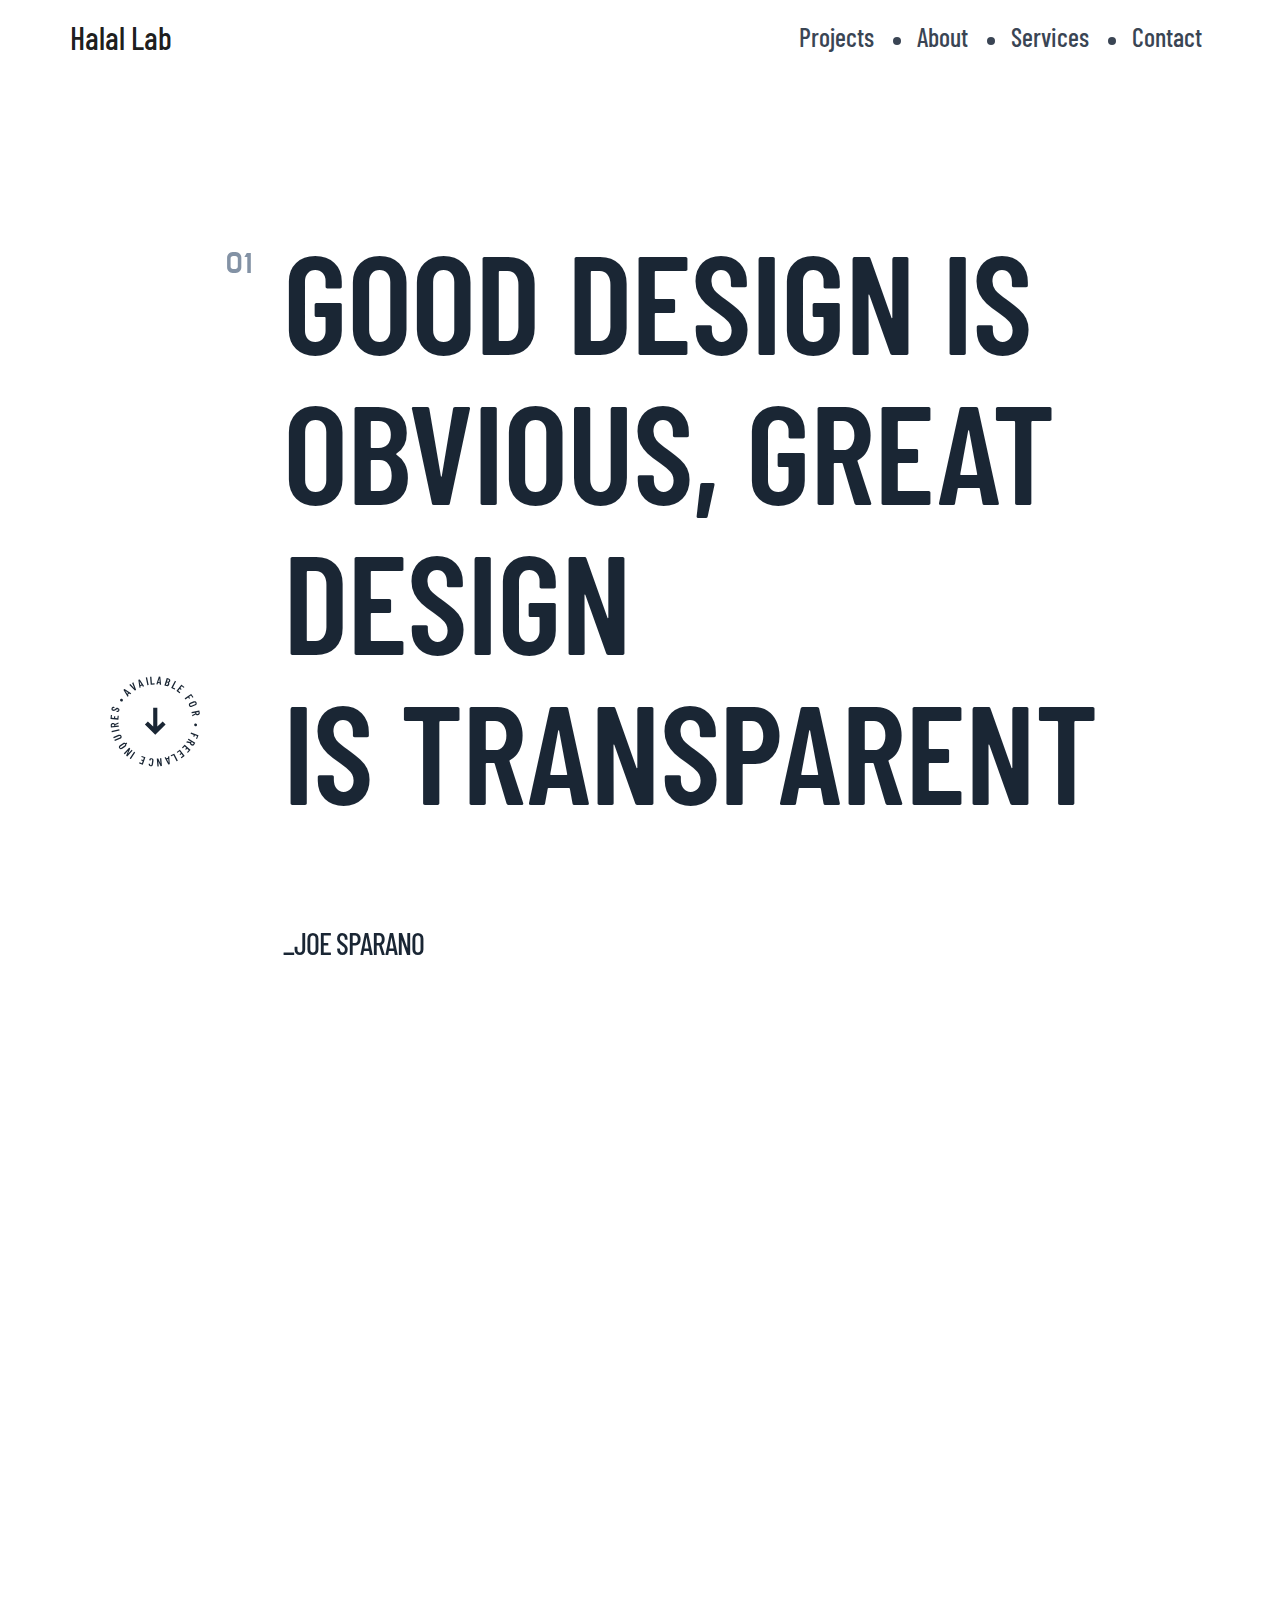
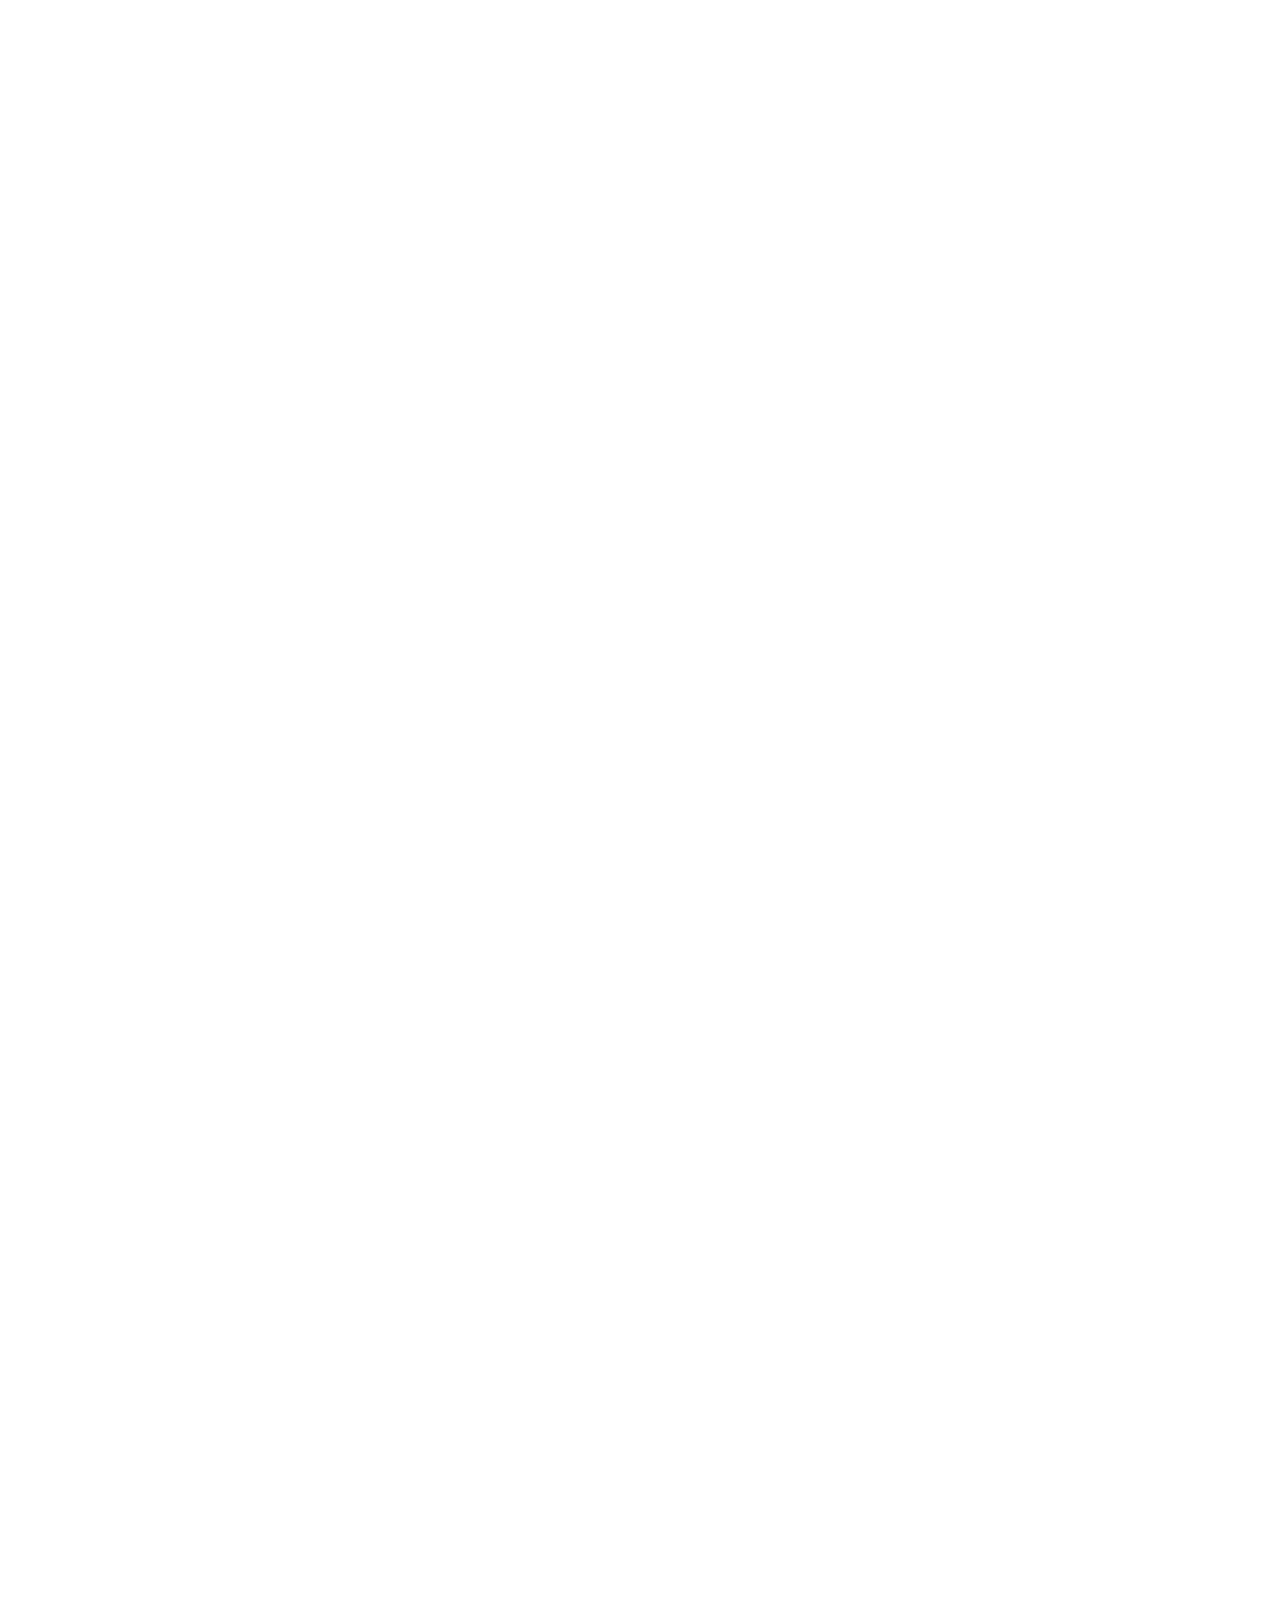
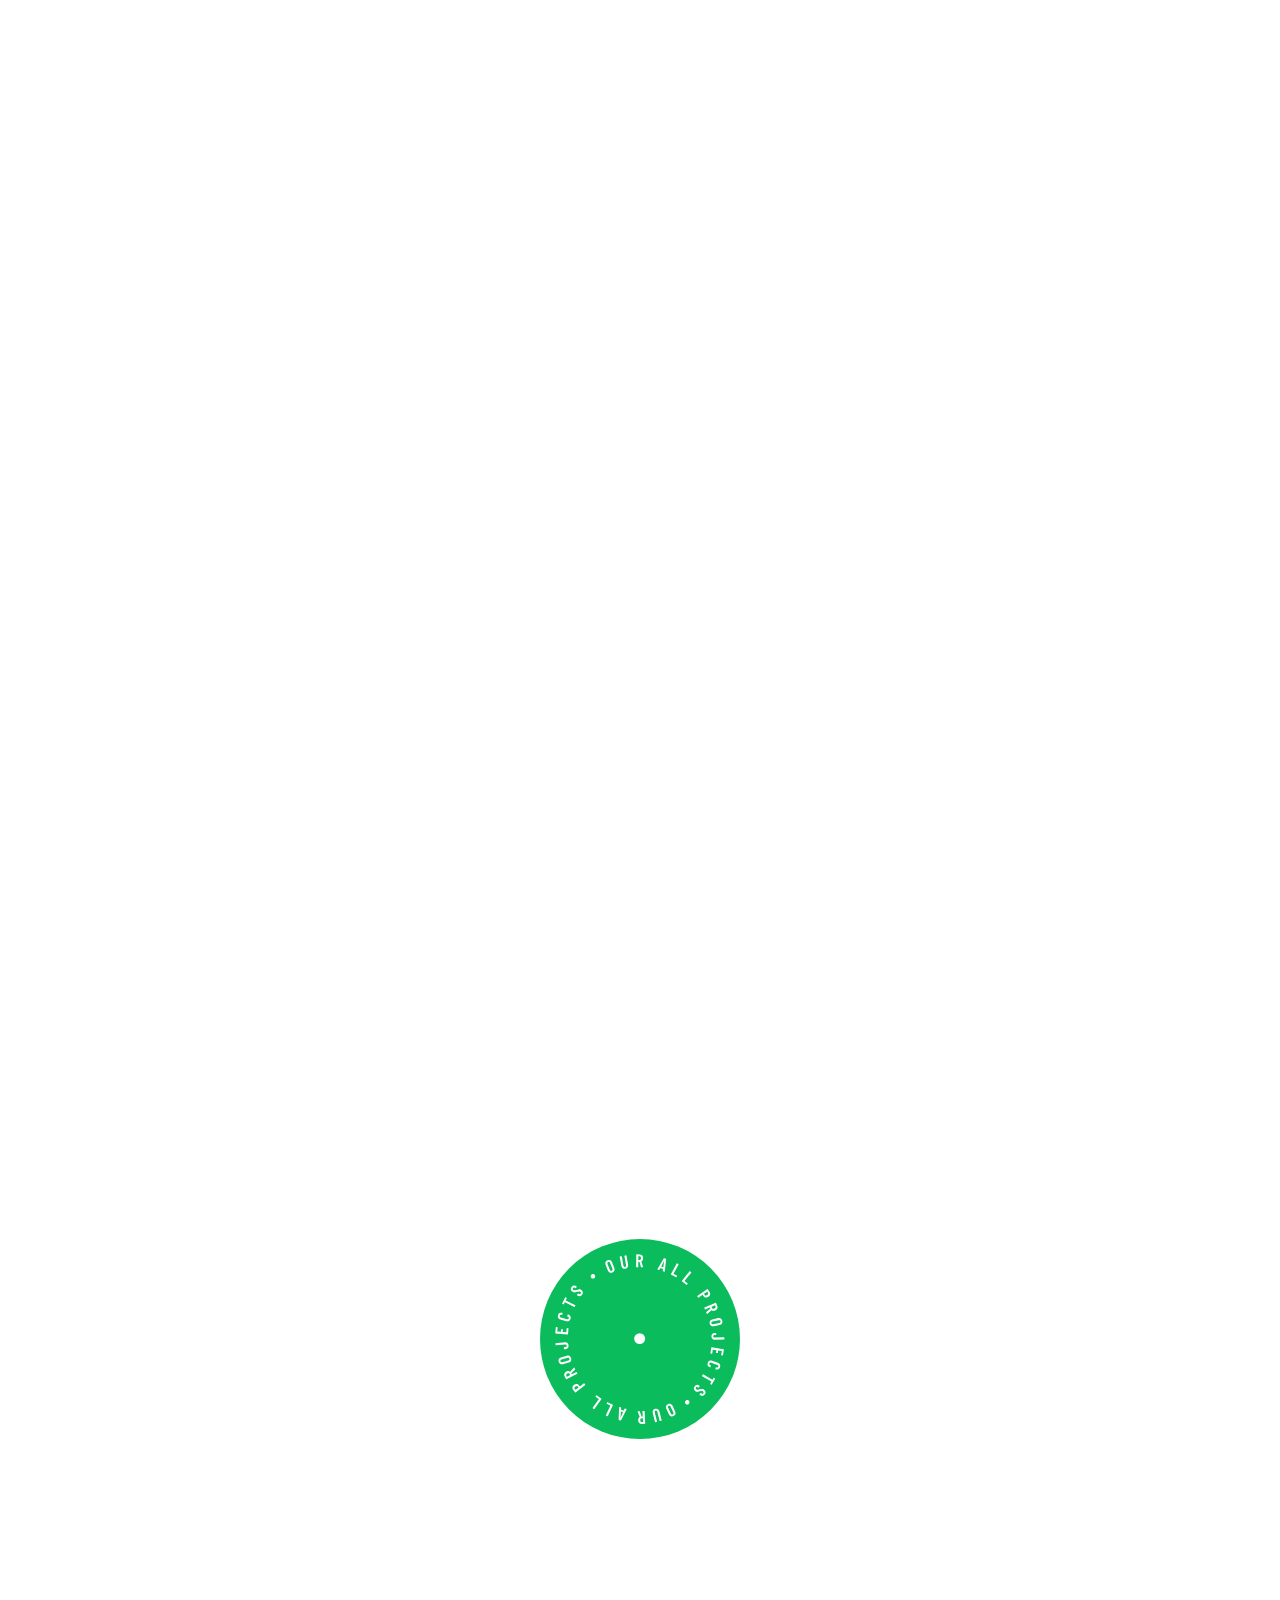
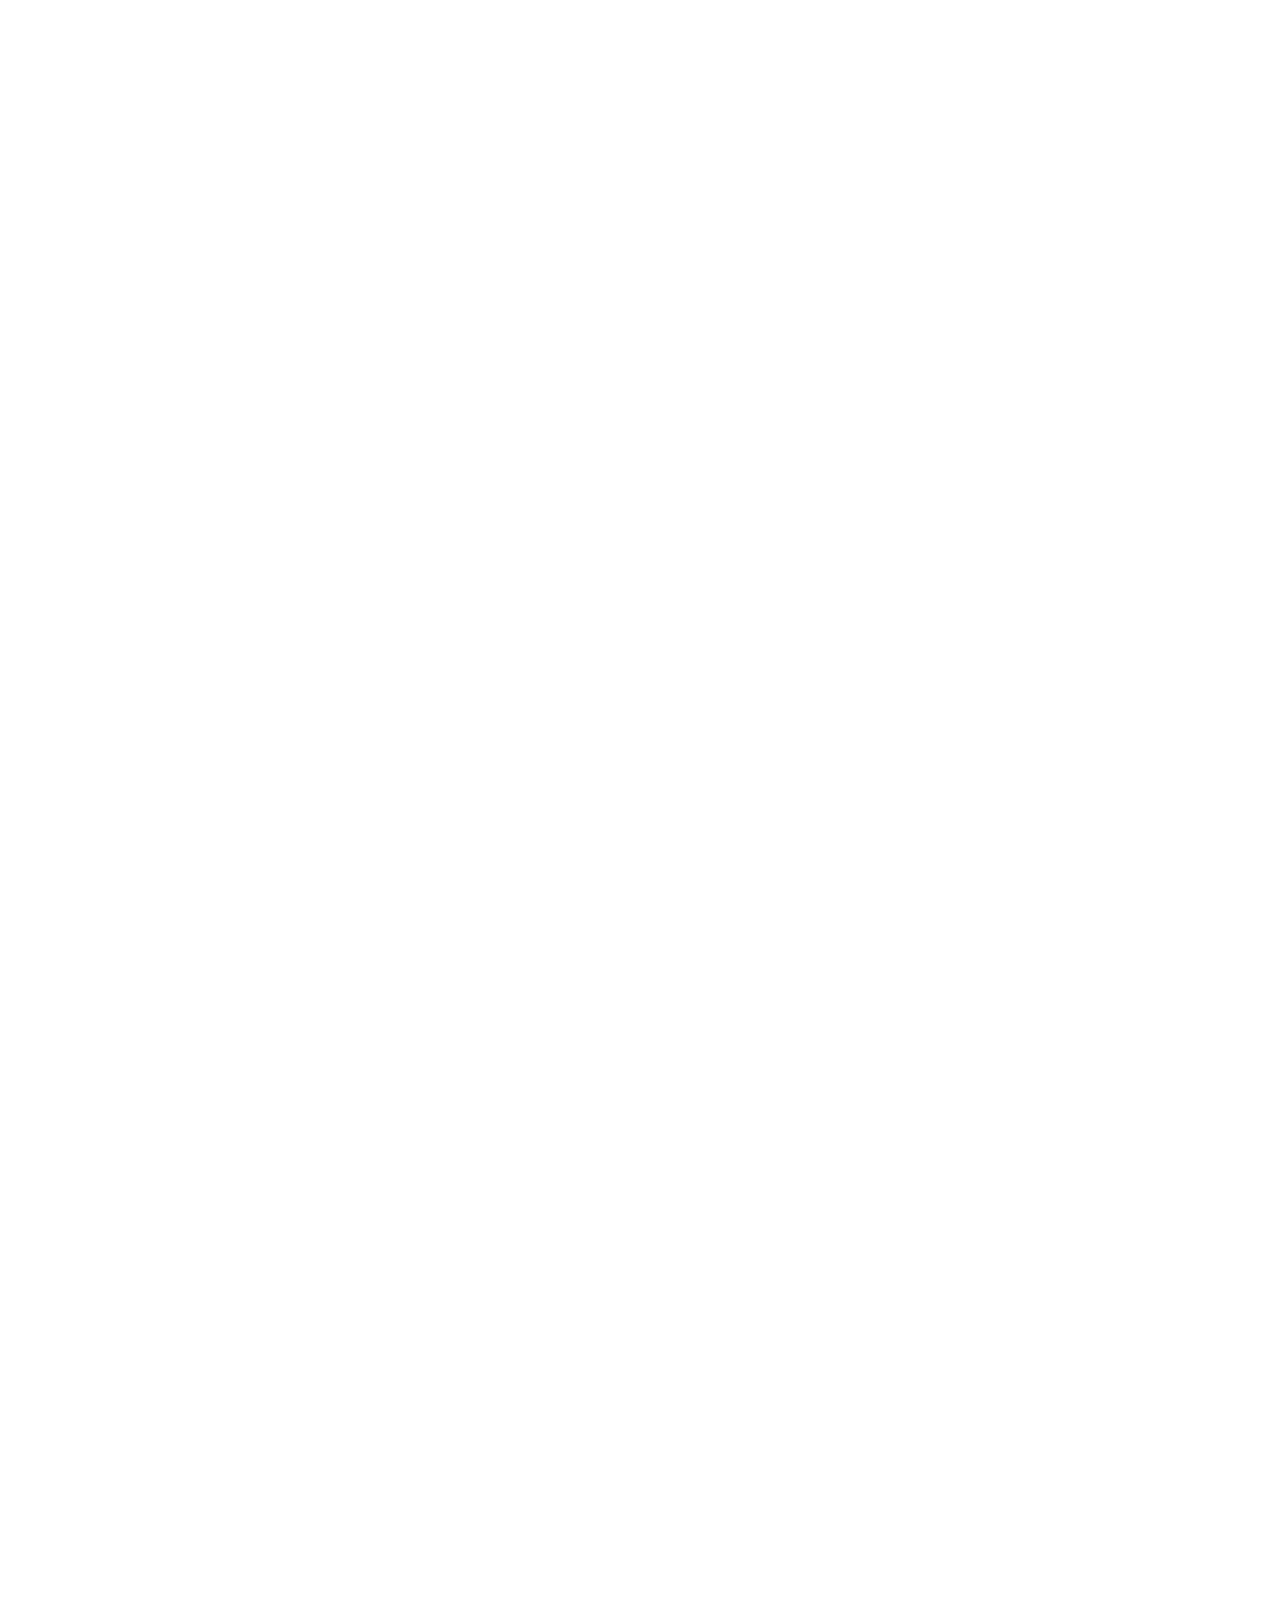
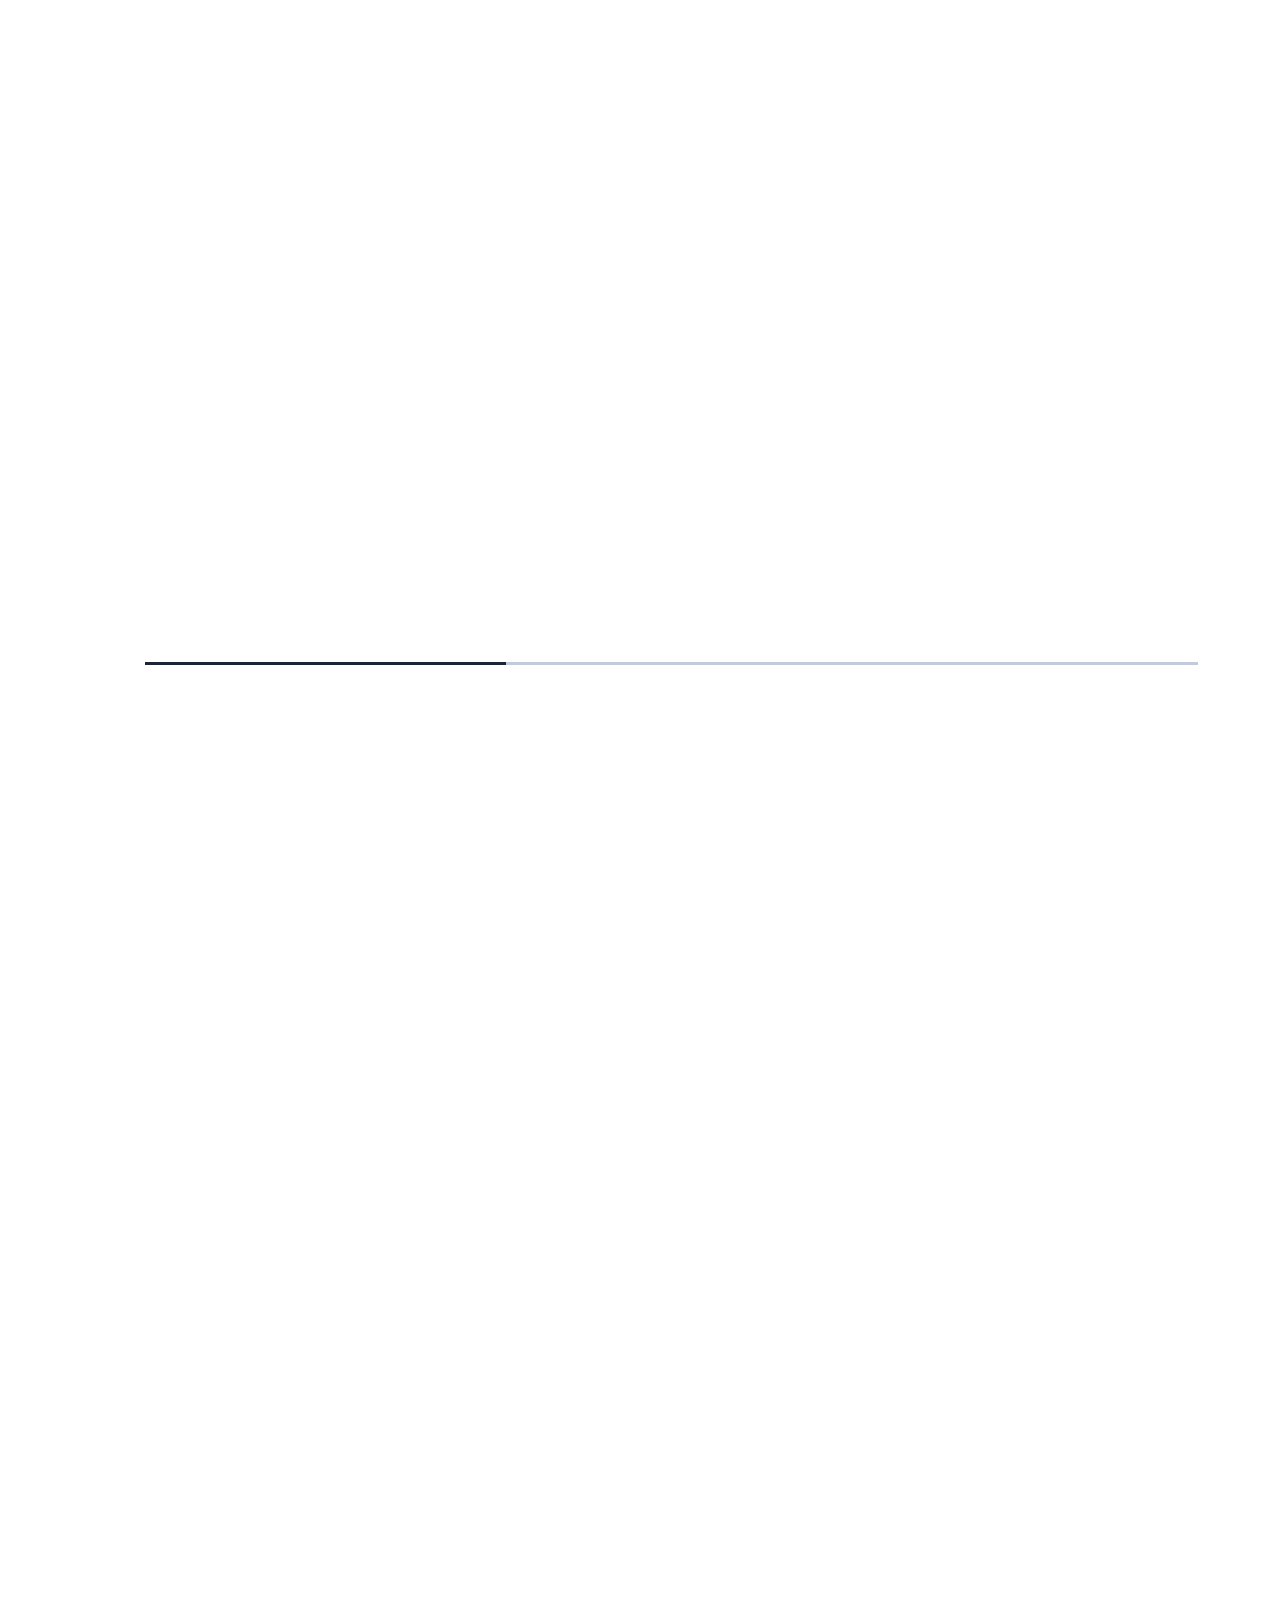
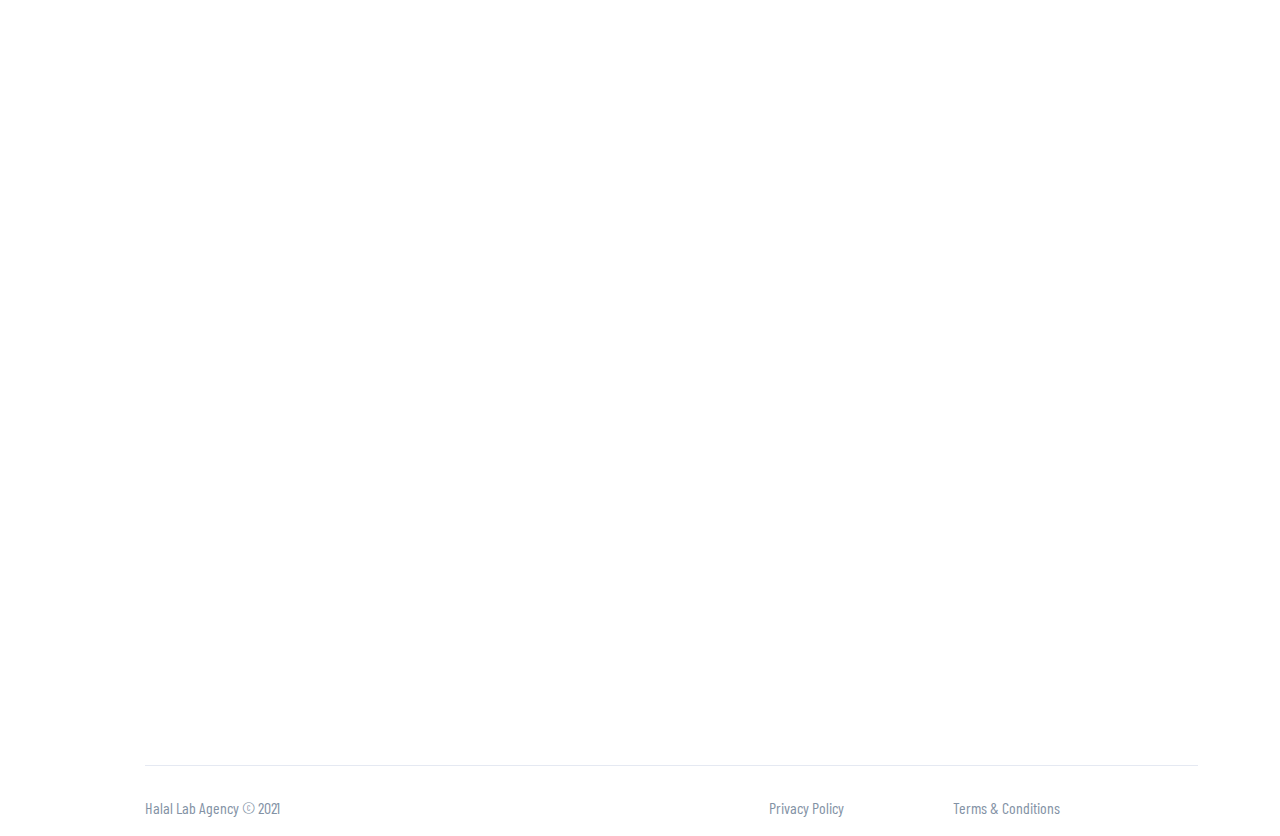
==== commit fe749149: "arrow animate change" ====
--- a/index.html
+++ b/index.html
@@ -49,13 +49,13 @@
 		<div class="nav-items">
 			<nav class="navbar navbar-expand-lg navbar-light">
 				<div class="container-fluid">
-					<div id="toggle">
+					<!-- <div id="toggle">
 						<div class="menubar">
 							<span class="line"></span>
 							<span class="line"></span>
 							<span class="line"></span>
 						</div>
-					</div>
+					</div> -->
 					<a class="navbar-brand" href="#">Halal Lab</a>
 					<button class="navbar-toggler" type="button" data-bs-toggle="collapse"
 						data-bs-target="#navbarSupportedContent" aria-controls="navbarSupportedContent"
@@ -232,7 +232,7 @@
 			<!-- process item start -->
 			<div class="row padd-left">
 				<div class="col-lg-7">
-					<div class="process-item process-scroll process-first-item" data-aos="fade-up" data-aos-duration="2000">
+					<div class="process-item process-first-item" data-aos="fade-up" data-aos-duration="2000">
 						<div class="process-inner-item ">
 							<div class="process-item-header">
 								<div class="round-item"></div>
@@ -246,14 +246,14 @@
 					</div>
 				</div>
 				<div class="col-lg-5">
-					<div class="process-item process-scroll process-second-item"data-aos="fade-up" data-aos-duration="2000">
+					<div class="process-item process-second-item"data-aos="fade-up" data-aos-duration="2000">
 						<div class="process-inner-item">
 							<div class="process-item-header">
 								<div class="round-item"></div>
 								<div class="process-num">02</div>
 							</div>
 							<div class="process-footer-item">
-								<h3 class="process-tile">DESIGN</h3>
+								<h3 class="process-tile">DESIGN</h3> 
 								<p class="process-sm-text">Design emphasizes a conceptual solution that fulfills the requirements, rather than its implementation.</p>
 							</div>
 						</div>
@@ -262,7 +262,7 @@
 			</div>
 			<div class="row padd-left">
 				<div class="col-lg-5">
-					<div class="process-item process-scroll process-third-item"data-aos="fade-up" data-aos-duration="2000">
+					<div class="process-item process-third-item"data-aos="fade-up" data-aos-duration="2000">
 						<div class="process-inner-item">
 							<div class="process-item-header">
 								<div class="round-item"></div>
@@ -276,7 +276,7 @@
 					</div>
 				</div>
 				<div class="col-lg-7">
-					<div class="process-item process-scroll process-fourth-item"data-aos="fade-up" data-aos-duration="2000">
+					<div class="process-item process-fourth-item"data-aos="fade-up" data-aos-duration="2000">
 						<div class="process-inner-item">
 							<div class="process-item-header">
 								<div class="round-item"></div>
@@ -450,7 +450,18 @@
 					<div class="section-content"data-aos="fade-up" data-aos-duration="2000">
 						<div class="section-num">06</div>
 						<div class="section-title-text">LET'S CONNECT</div>
-						<div class="contact-arrow"><a href="#"><img src="img/contactArrow.svg" alt=""></a></div>
+						<div class="contact-arrow">
+							<a href="#">
+								<div class="contact-arrow">
+									<div class="round-text">
+										<img src="img/contact-round-text.svg" class="round-animate-text" alt="">
+										<div class="arrow">
+											<img src="img/contact-arrow.svg" class="round-animate-arrow" alt="">
+										</div>
+									</div>
+								</div>
+							</a>
+						</div>
 					</div>
 				</div>
 			</div>
--- a/css/style.css
+++ b/css/style.css
@@ -16,7 +16,7 @@
     overflow-x: hidden;
 }
 .padd-left{
-    padding-left: 70px;
+    padding-left: 63px;
 }
 .section-padding{
     padding: 100px 0 ;
@@ -51,37 +51,22 @@
         transform: translateY(-10px);
     }
 }
+@keyframes arrow-animate2 {
+    0%{
+        transform: translateY(0);
+    }
+    100%{
+        transform: translateY(-5px);
+        /* transform:translateX(-5px); */
+    }
+}
 
 /* ==================global css end========== */
 
-/* =====text scroll start=== */
-/* .scroll,.scroll2,.scroll3,.scroll4,.section-content,.project-item-title,.scroll-project-animate,
-.main-image,.process-scroll{
-    opacity: 0; 
-    position: relative;
-    bottom: -40px;
-    transition: all 0.8s ease-out;
-    display: inline-block;
-} */
-/* .scroll{
-    transition-delay: 0.1s;
-}
-.scroll2{
-    transition-delay: 0.2s;
-}
-.scroll3{
-    transition-delay: 0.3s;
-}
-.scroll{
-    transition-delay: 0.4s;
-}
-.show {
-    opacity: 1;
-    bottom: 0;
-} */
-/* =====text scroll end=== */
+
 
 /* ===========preloader start======= */
+
 .loader-wrapper {
     --line-width: 5px;
     --curtain-color: #f1faee;
@@ -200,6 +185,8 @@
     transform:translateY(-100%);
     transition: all 0.3s 1s ease-out;
   }
+
+
 /* ===========preloader end======= */
 
 
@@ -269,7 +256,7 @@
 .main-content h1 {
     font-size: 140px;
     font-weight: 600;
-    margin-left: 40px;
+    margin-left: 30px;
     line-height: 150px;
     color: #1A2634;
     margin-bottom: 100px;
@@ -342,7 +329,7 @@
 .section-title-text {
     font-size: 140px;
     line-height: 140px;
-    margin-left: 40px;
+    margin-left: 30px;
     font-weight: 600;
     margin-bottom: 150px;
 }
@@ -378,7 +365,7 @@
     padding: 15px;
     margin-top: 150px;
 }
-.round-box img {
+.round-box:hover img {
     animation: box-animate 10s linear infinite;
 }
 @keyframes box-animate{
@@ -399,6 +386,7 @@
     position: relative;
     /* transition:all 1s linear; */
     overflow: hidden;
+    transition: all 1s ease-in-out;
 }
 .process-first-item,.process-fourth-item{
     /* max-width: 710px; */
@@ -434,25 +422,28 @@
 	left: 40px;
 	bottom: 40px;
 	max-height: 50px;
-    transition: all 1.5s ease-in-out;
+    transition: all .5s ease-in-out;
+    transition: all 1.5s;
 	overflow: hidden;
 }
 .process-item:hover .process-footer-item {
 	max-height: 100%;
 }
+
 .process-footer-item .process-tile {
 	font-size: 42px;
 	font-weight: 600;
 	line-height: 50px;
-	transform-origin: bottom;
 }
 
 .process-item .process-sm-text {
 	font-size: 26px;
 	font-weight: 400;
 	line-height: 40px;
-	margin-bottom: 0;
-}
+	margin-bottom: 0;  
+    transition: all 1.5s ease-in-out;
+}
+
 
 
 /* ==============process section end===================== */
@@ -523,6 +514,22 @@
 .contact-arrow{
     margin-left: 35px;
 }
+.contact-arrow .round-text {
+    position: relative;
+    display: flex;
+    align-items: center;
+    justify-content: center;
+}
+.contact-arrow .round-text .round-animate-text{
+    animation:scrollAnimated 10s linear infinite;
+
+}
+.contact-arrow .arrow {
+    position: absolute;
+}
+.contact-arrow .arrow .round-animate-arrow{
+    animation:arrow-animate2 1s linear infinite alternate;
+}
 .contact-item {
     margin-bottom: 70px;
 }
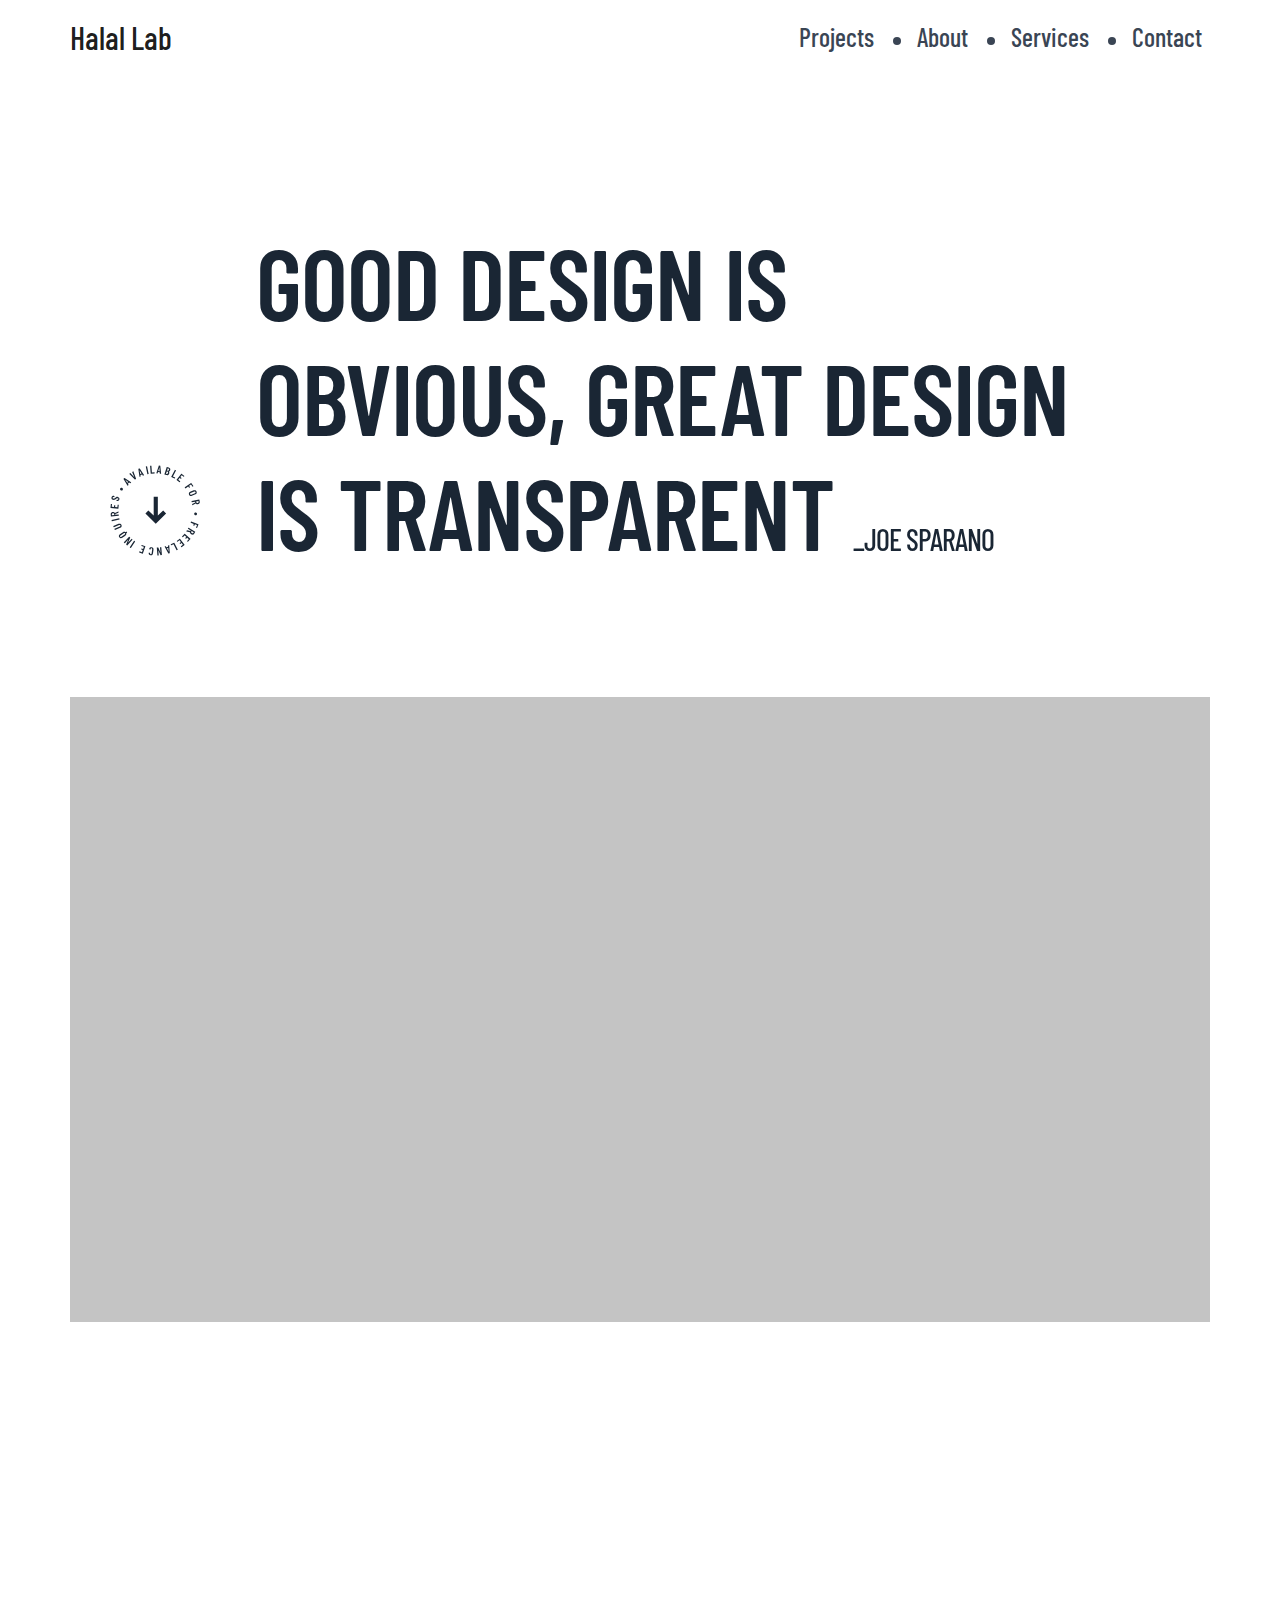
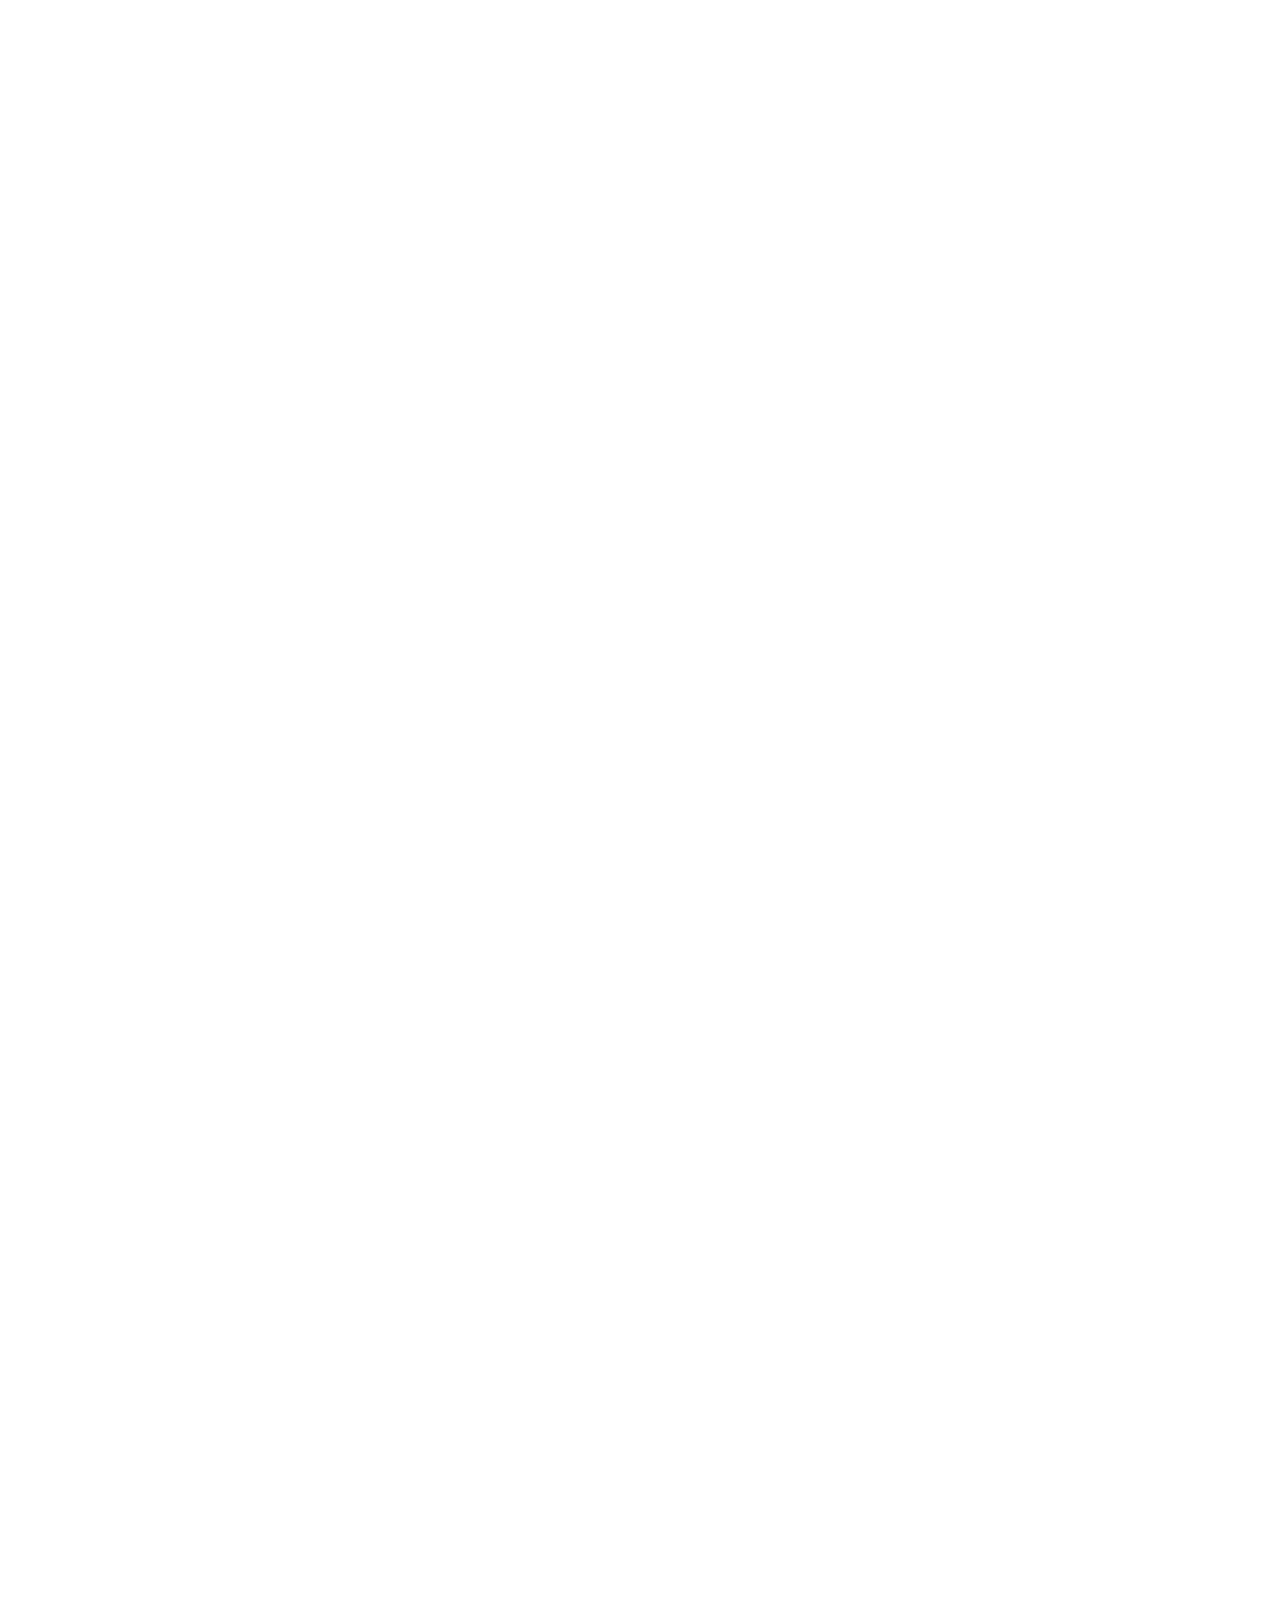
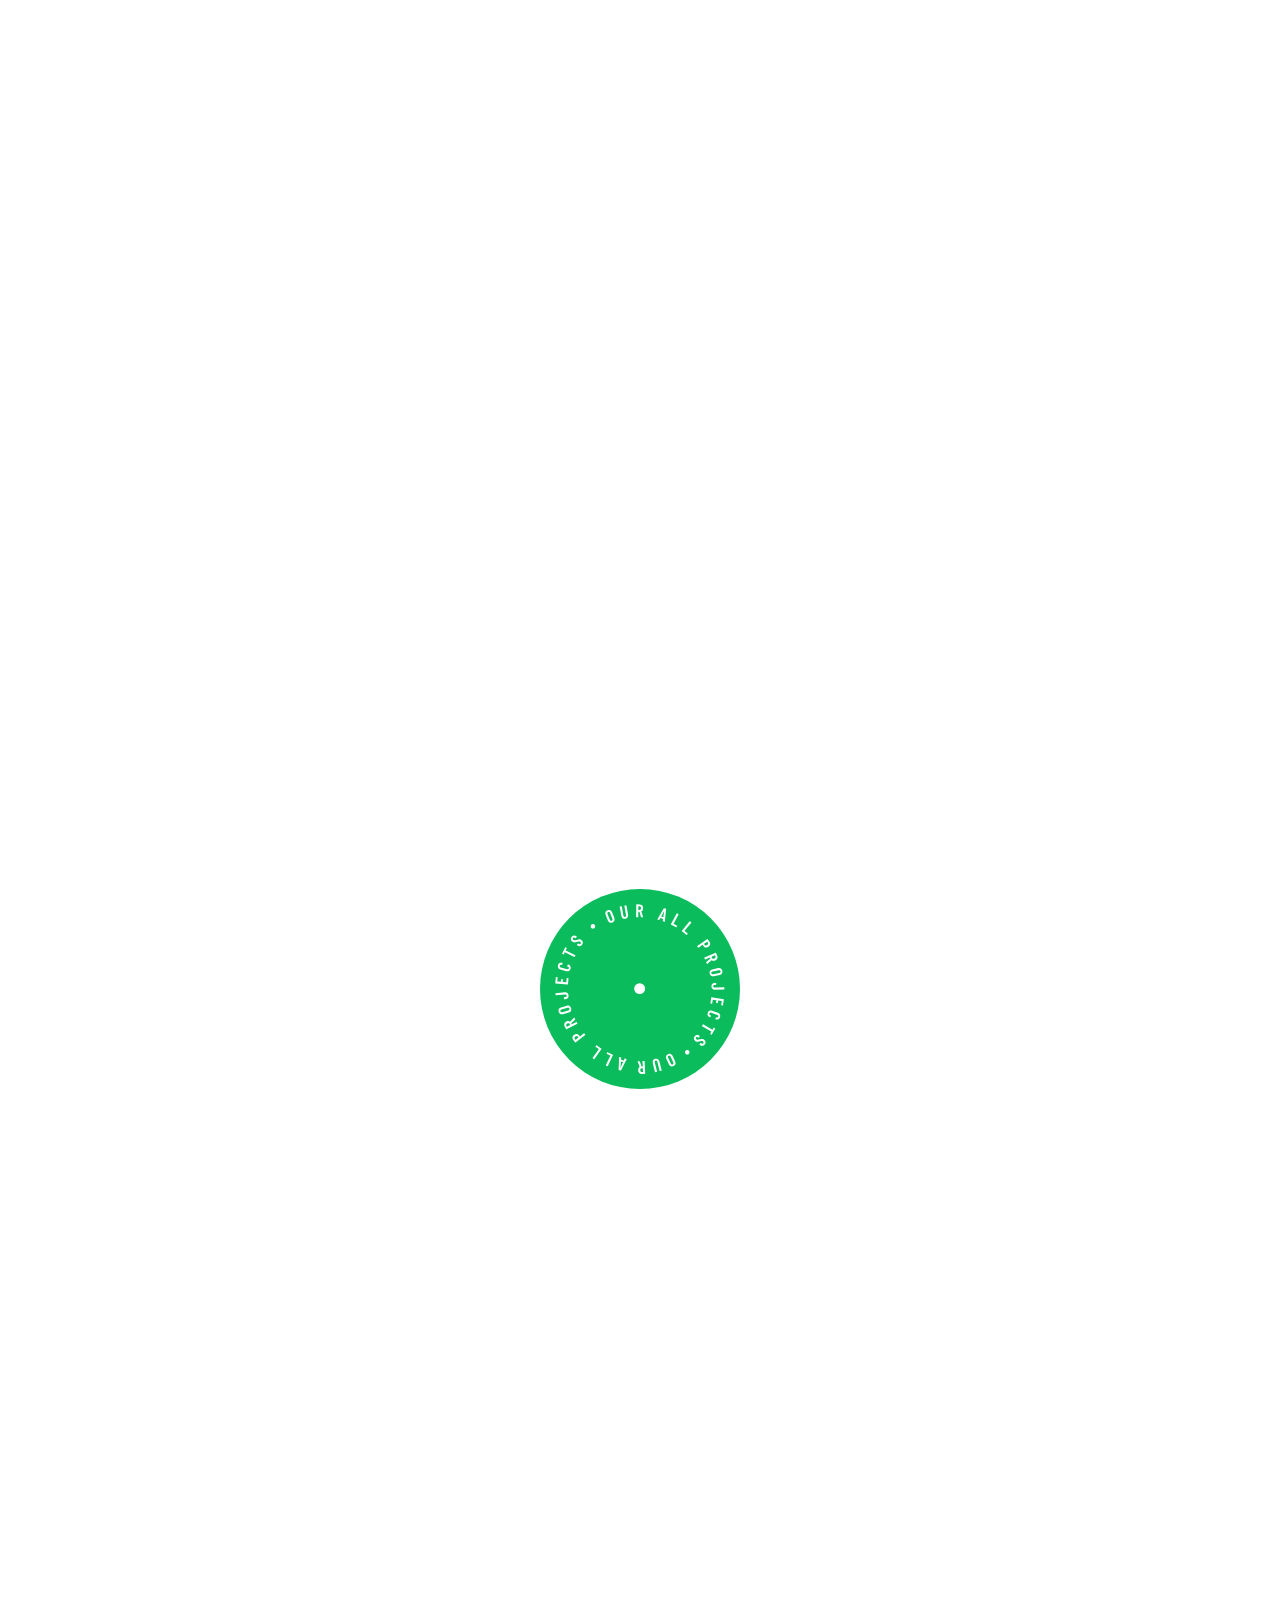
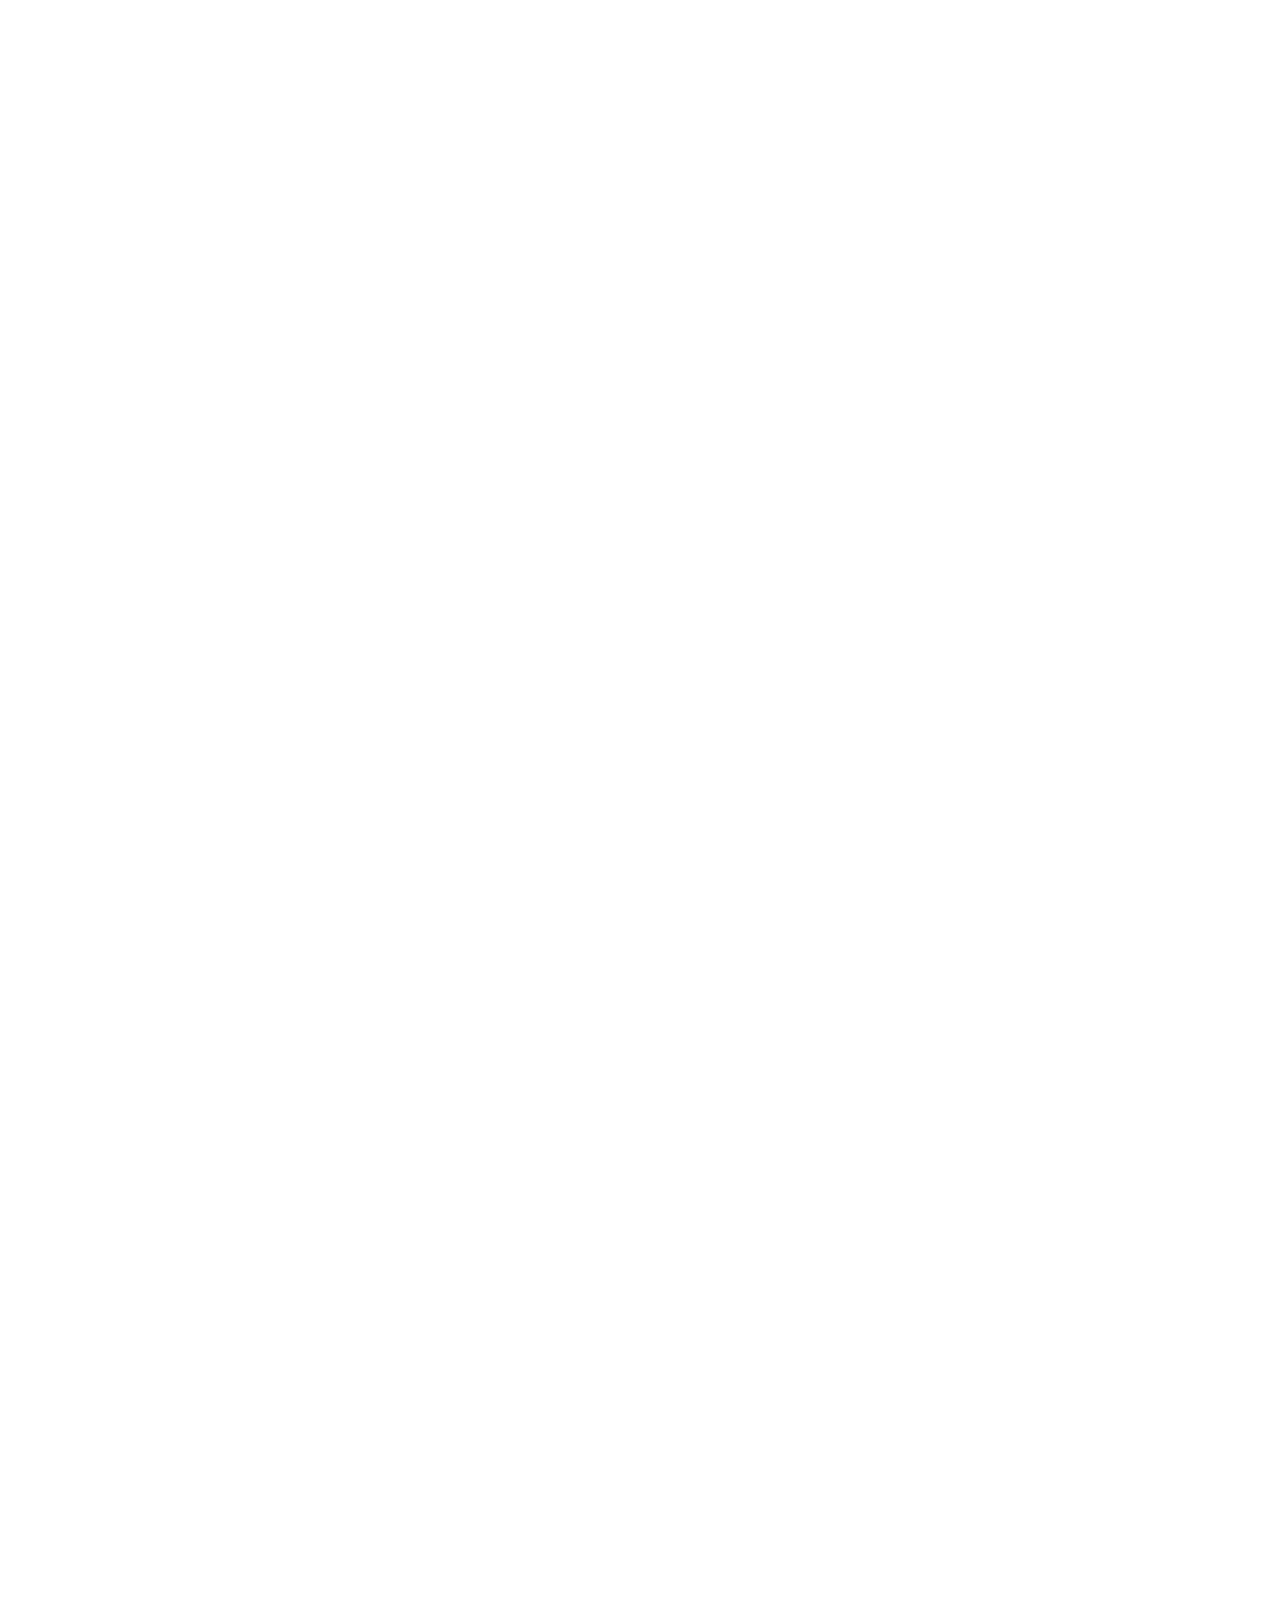
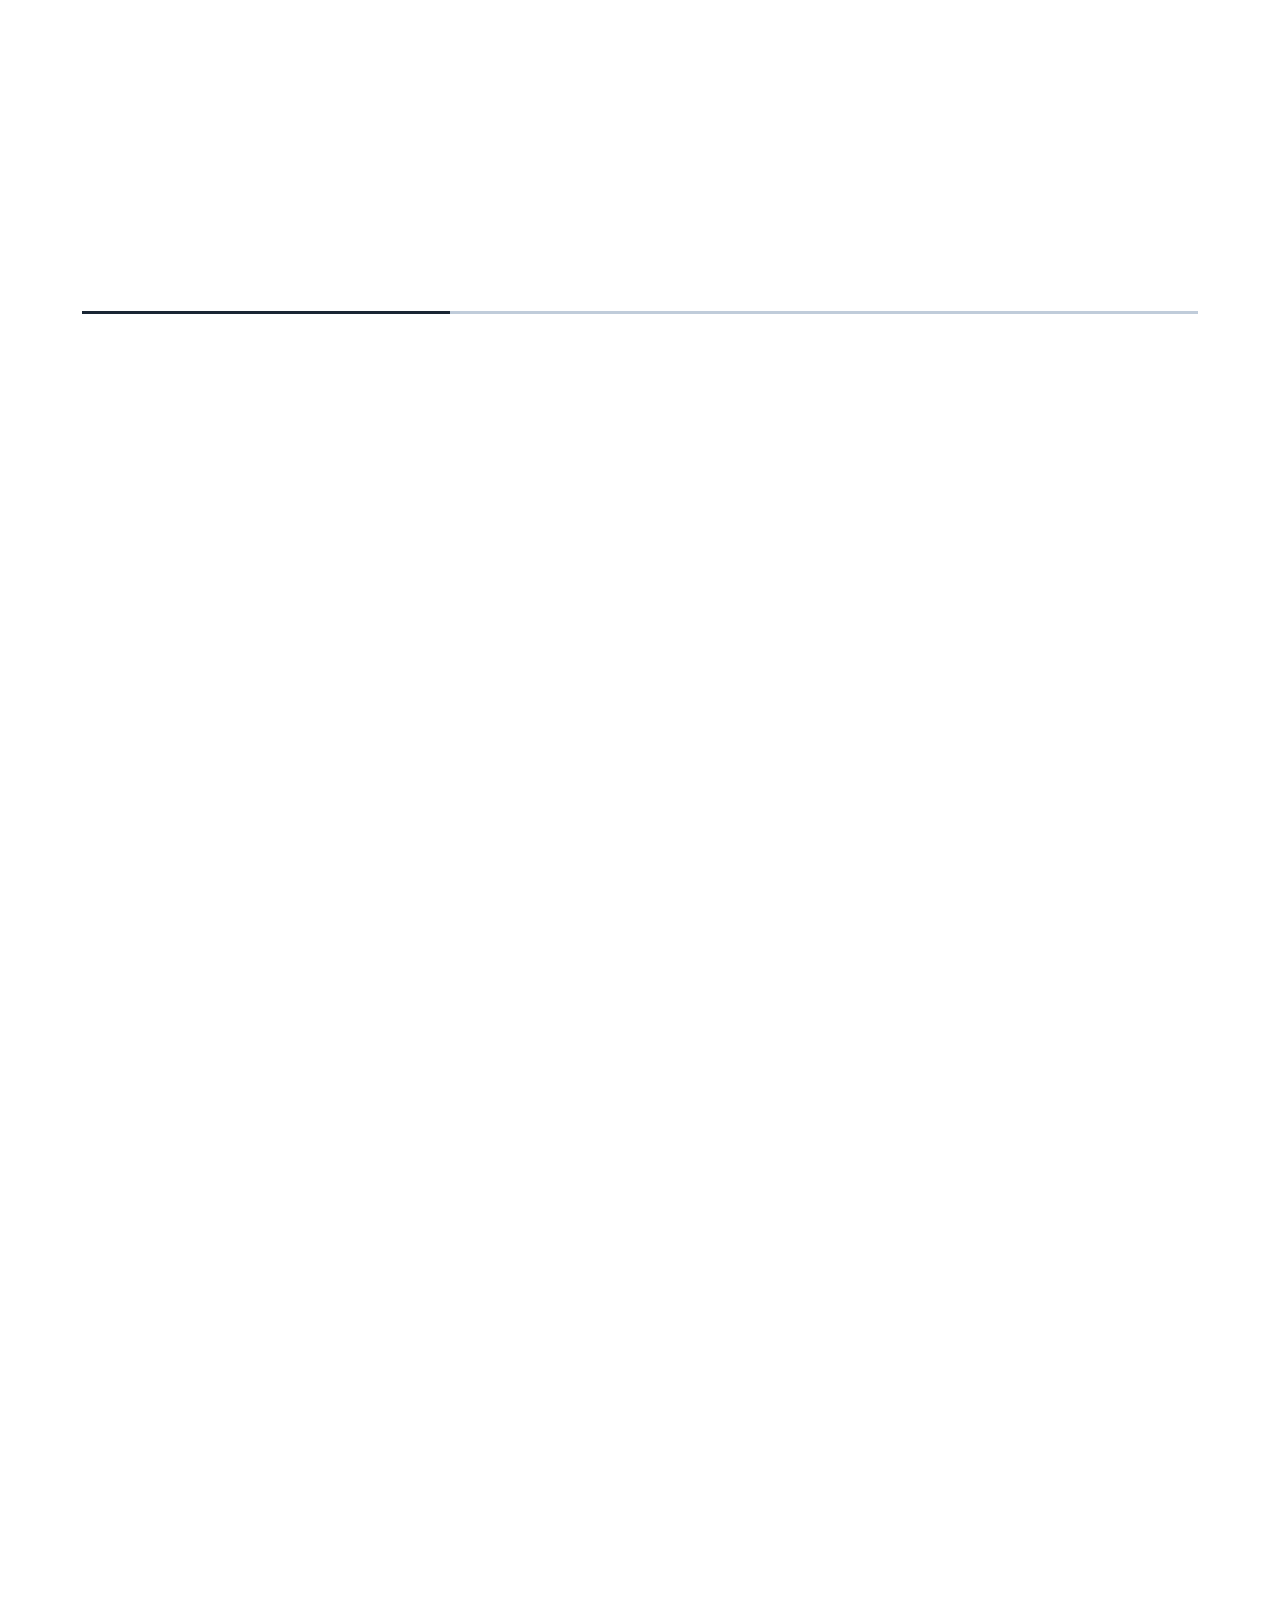
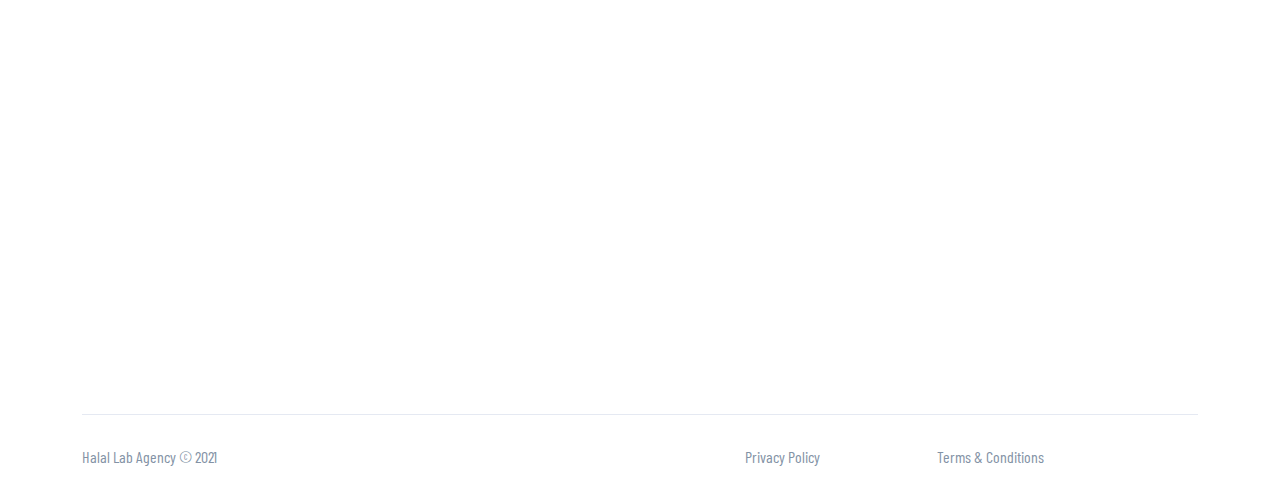
==== commit 90a265a7: "responsive add" ====
--- a/index.html
+++ b/index.html
@@ -28,6 +28,9 @@
 
 	<!--===========main css============  -->
 	<link rel="stylesheet" href="css/style.css">
+
+	<!--===========responsive css======= -->
+	<link rel="stylesheet" href="css/responsive.css">
 
 </head>
 
@@ -84,12 +87,17 @@
 				</div>
 			</nav>
 		</div>
+		<div id="toggle">
+			<span class="bar"></span>
+			<span class="bar"></span>
+			<span class="bar"></span>
+		</div>
 		<!--====== navBar end==== -->
 
 		<!--=================main header start=====-->
 		<main class="main-items">
 			<div class="container-fluid">
-				<div class="row align-items-center justify-content-center">
+				<div class="row align-items-center justify-content-center header-item">
 					<div class="col-lg-1 scroll-arrow">
 						<div class="scroll-down">
 							<img src="img/headerScrollText.svg" class="scroll-animate" alt="">
@@ -98,10 +106,10 @@
 							</div>
 						</div>
 					</div>
-					<div class="col-lg-10">
+					<div class="col-lg-10 main-text">
 						<div class="main-content d-flex " data-aos="fade-up" data-aos-duration="2000">
-							<div class="header-content-num">01</div>
-							<h1> <span class="scroll">Good Design is <br></span> <span class="scroll2">Obvious, Great Design <br></span> <span class="scroll3">is Transparent</span> <span class="main-sm-text scroll4">_joe sparano</span></h1>
+							<!-- <div class="header-content-num">01</div> -->
+							<h1> <span class="scroll">Good Design is <br></span> <span class="scroll2">Obvious, Great Design <br class="d-none d-lg-block"></span> <span class="scroll3">is Transparent</span> <span class="main-sm-text scroll4">_joe sparano</span></h1>
 						</div>
 					</div>
 				</div>
@@ -125,8 +133,7 @@
 			<!-- section title -->
 			<div class="row justify-content-center">
 				<div class="col-lg-12">
-					<div class="section-content" data-aos="fade-up" data-aos-duration="2000">
-						<div class="section-num">02</div>
+					<div class="section-content" data-aos="fade-up" data-aos-duration="2000">						
 						<div class="section-title-text">OUR PROJECTS</div>
 					</div>
 				</div>
@@ -222,7 +229,6 @@
 			<div class="row justify-content-center">
 				<div class="col-lg-12">
 					<div class="section-content" data-aos="fade-up" data-aos-duration="2000">
-						<div class="section-num">03</div>
 						<div class="section-title-text">OUR PROCESS</div>
 					</div>
 				</div>
@@ -303,7 +309,6 @@
 			<div class="row justify-content-center">
 				<div class="col-lg-12">
 					<div class="section-content"data-aos="fade-up" data-aos-duration="2000">
-						<div class="section-num">04</div>
 						<div class="section-title-text">CLIENTS FEEDBACK</div>
 					</div>
 				</div>
@@ -396,7 +401,6 @@
 			<div class="row justify-content-center">
 				<div class="col-lg-12">
 					<div class="section-content"data-aos="fade-up" data-aos-duration="2000">
-						<div class="section-num">05</div>
 						<div class="section-title-text">WE WORK WITH*</div>
 					</div>
 				</div>
@@ -448,7 +452,7 @@
 			<div class="row">
 				<div class="col-lg-12">
 					<div class="section-content"data-aos="fade-up" data-aos-duration="2000">
-						<div class="section-num">06</div>
+						<!-- <div class="section-num">06</div> -->
 						<div class="section-title-text">LET'S CONNECT</div>
 						<div class="contact-arrow">
 							<a href="#">
@@ -467,7 +471,7 @@
 			</div>
 			<!-- section title end-->
 			<div class="row padd-left">
-				<div class="col-lg-4">
+				<div class="col-lg-4 col-sm-6">
 					<div class="contact-item process-scroll"data-aos="fade-up" data-aos-duration="2000">
 						<h5>Social</h5>
 						<div class="social-links">
@@ -478,7 +482,7 @@
 						</div>
 					</div>
 				</div>
-				<div class="col-lg-4">
+				<div class="col-lg-4 col-sm-6">
 					<div class="contact-item process-scroll"data-aos="fade-up" data-aos-duration="2000">
 						<h5>Address</h5>
 						<div class="address-text">
@@ -501,17 +505,17 @@
 				<div class="col-lg-12">
 					<div class="copyright-text"></div>
 					<div class="row">
-						<div class="col-lg-6">
+						<div class="col-lg-6 col-md-6 col-12">
 							<div class="copyright-left-text">
 								<p>Halal Lab Agency © 2021</p>
 							</div>
 						</div>
-						<div class="col-lg-3">
+						<div class="col-lg-3 col-md-3 col-6">
 							<div class="privacy-text text-center">
 								<p>Privacy Policy</p>
 							</div>
 						</div>
-						<div class="col-lg-3">
+						<div class="col-lg-3 col-md-3 col-6">
 							<div class="tearm-condition-text">
 								<p>Terms & Conditions</p>
 							</div>
--- a/css/style.css
+++ b/css/style.css
@@ -15,9 +15,7 @@
     /* font-family: 'Do Hyeon', sans-serif; */
     overflow-x: hidden;
 }
-.padd-left{
-    padding-left: 63px;
-}
+
 .section-padding{
     padding: 100px 0 ;
 }
@@ -192,7 +190,7 @@
 
 /* ===========navBar start========== */
 
-#toggle{
+/* #toggle{
     width: 50px;
     height: 50px;
     display: flex;
@@ -216,7 +214,7 @@
 }
 #toggle .line:nth-child(3){
     margin-bottom: 0;
-}
+} */
 .navbar-brand{
     font-size: 32px;
     font-weight: 500;
@@ -254,7 +252,7 @@
     padding-top: 150px;
 }
 .main-content h1 {
-    font-size: 140px;
+    font-size: 150px;
     font-weight: 600;
     margin-left: 30px;
     line-height: 150px;
@@ -298,7 +296,6 @@
     height: 100%;
 }
 .header-scroll-arrow img{
-    width: 50px;
     height: 35px;
 }
 
@@ -329,15 +326,14 @@
 .section-title-text {
     font-size: 140px;
     line-height: 140px;
-    margin-left: 30px;
     font-weight: 600;
     margin-bottom: 150px;
 }
-.section-num {
+/* .section-num {
     font-size: 26px;
     font-family: 'Do Hyeon', sans-serif;
     color: #8392A5;
-}
+} */
 
 .project-item-title h2 {
     color: #3A4554;
@@ -501,7 +497,6 @@
 /* ======================work with section start==== */
 .work-with-item {
     background: #C0CCDA;
-    width: 400px;
     height: 200px;
     margin: 7px;
 }
@@ -570,4 +565,85 @@
 }
 .copyright-left-text,.privacy-text,.tearm-condition-text p{
     color: #8392A5;
-}+}
+
+
+
+
+
+
+/* ========================================about css style start======================= */
+/* ======about global css===== */
+.about-left-padd{
+    padding-left: 70px;
+}
+/* ======about global css===== */
+.about-content {
+    margin-bottom: 60px;
+}
+.about-content p{
+    font-size: 26px;
+    font-weight:400;
+    color: #1A2634;
+    margin: 0;
+}
+.about-content h1{
+    font-size: 140px;
+    font-weight: 600;
+    word-spacing: 15px;
+}
+.about-content h1 a {
+    font-size: 26px;
+    color: #0BBC5C;
+    font-weight: 500;
+    text-decoration: none;
+    word-spacing: 1px;
+}
+.about-header-sm-content{
+    margin-bottom: 130px;
+}
+.about-header-sm-text p{
+    font-weight: 400;
+    font-size: 20px;
+    color: #5C6877;
+}
+.about-header-sm-text small{
+    font-weight: 500;
+    font-size: 26px;
+    color: #3A4554;
+}
+
+/* ----project details start-- */
+.about-title-sm-text small{
+    font-size:26px;
+    font-weight: 400;
+    color: #8392A5;
+    margin-right: 40px;
+}
+.about-section-title h4{
+    font-size:42px;
+    font-weight: 600;
+    color: #1A2634;
+    margin-bottom: 40px;
+    text-transform: uppercase;
+}
+.about-section-title p {
+    max-width: 950px;
+    font-size: 26px;
+    font-weight: 400;
+    margin: 0;
+}
+/* ----project details end-- */
+
+/* project item start */
+.project-items {
+    margin-left: 65px;
+}
+.project-items .project-web-first{
+    margin: 100px 0;
+}
+.project-items .project-item-img img{
+    width:100%;
+}
+/* project item end */
+/* ========================================about css style end======================= */--- a/css/responsive.css
+++ b/css/responsive.css
@@ -0,0 +1,356 @@
+@media(min-width:1400px) and (max-width: 1700px){
+    .main-content h1 {
+        font-size: 120px;
+        line-height: 125px;
+    }
+}
+
+@media(min-width:1200px) and (max-width: 1400px){
+    .main-content h1 {
+        font-size: 100px;
+        line-height: 115px;
+    }
+}
+
+@media(min-width:992px) and (max-width: 1200px){
+    .main-content h1 {
+        font-size: 70px;
+        line-height:90px;
+    }
+    .header-scroll-arrow img {
+        width:auto;
+        height: 25px;
+    }
+    .scroll-down {
+        padding-top: 50px;
+    }
+    .main-text{
+        padding-left: 0px !important;
+        padding-right: 0px !important;
+    }
+    
+    .section-title-text {
+        font-size: 110px;
+        line-height: 110px;
+        margin-left: 30px;
+        font-weight: 600;
+        margin-bottom: 150px;
+    }
+    .process-item .process-sm-text {
+        font-size: 22px;
+        line-height: 30px;
+    }
+}
+
+
+@media(min-width:768px) and (max-width: 992px){
+    .navbar-toggler:focus {
+        text-decoration: none;
+        outline: 0;
+        box-shadow: none;
+    }
+    .header-item {
+        flex-direction: column-reverse;
+    }
+    .main-content h1 {
+        font-size: 70px;
+        line-height: 90px;
+        margin-bottom: 0px;
+        margin-left: 0px;
+        letter-spacing: 0.3px;
+    }
+    .main-content .main-sm-text {
+        font-size: 25px;
+        font-weight: 500;
+        color: #1A2634;
+    }
+    .project-secound-item{
+        margin-bottom: 100px;
+    }
+    .process-third-item {
+        margin-bottom: 50px;
+    }
+    .client-body-text p {
+        font-size: 22px;
+        line-height: 30px;
+    }
+    .client-body-text {
+        /* max-width: 355px; */
+        min-height: 330px;
+    }
+    .section-title-text {
+        font-size: 80px;
+        line-height: 80px;
+        margin-left:0px;
+        margin-bottom: 100px;
+    }
+    .scroll-down {
+        padding-top: 50px;
+        padding-bottom: 50px;
+    }
+    .scroll-animate {
+        width: 120px;
+        height: 120px;
+    }
+    .header-scroll-arrow img {
+        height: 40px;
+    }
+}
+@media(min-width:576px) and (max-width: 768px){
+    .navbar-toggler:focus {
+        text-decoration: none;
+        outline: 0;
+        box-shadow: none;
+    }
+    .container-fluid {
+        padding-left: 40px;
+        padding-right: 40px;
+    }
+    .main-content h1 {
+        font-size: 50px;
+        line-height: 65px;
+        margin-bottom: 0px;
+        letter-spacing: 0.1px;
+        margin-left: 0px;
+    }
+    .main-content .main-sm-text {
+        font-size: 20px;
+        font-weight: 400;
+        color: #1A2634;
+    }
+    .header-item {
+        flex-direction: column-reverse;
+    }
+
+    .scroll-down {
+        width: 100px;
+        margin: 50px 0px;
+        padding: 0px;
+    }
+    .scroll-arrow {
+        padding-left: 20px !important;
+    }
+    .project-secound-item{
+        margin-bottom: 100px;
+    }
+    .header-scroll-arrow img {
+        height: 35px;
+    }
+    .section-title-text {
+        font-size: 70px;
+        line-height: 70px;
+        margin-left: 0px;
+        margin-bottom: 100px;
+    }
+    .client-body-text {
+        max-width: 300px;
+        min-height: 300px;
+    }
+    .client-body-text p {
+        font-size: 20px;
+        font-weight: 300;
+        line-height: 30px;
+    }
+    .process-third-item {
+        margin-bottom: 50px;
+    }
+    .process-item .process-sm-text {
+        font-size: 20px;
+        line-height: 30px;
+        margin-bottom: 0;
+    }
+    .contact-arrow {
+        width: 100px;
+        margin-left: 20px;
+    }
+    .round-animate-arrow {
+        width: 40px;
+    }
+    .copyright-left-text {
+        text-align: center;
+    }
+    .privacy-text {
+        text-align: right !important;
+    }
+}
+
+@media(min-width:400px) and (max-width: 576px){
+    .navbar-toggler:focus {
+        text-decoration: none;
+        outline: 0;
+        box-shadow: none;
+    }
+    .container-fluid {
+        padding-left: 20px;
+        padding-right: 20px;
+    }
+    .main-content h1 {
+        font-size: 40px;
+        line-height: 45px;
+        margin-bottom: 0px;
+        margin-left: 0px;
+        letter-spacing: 0.5px;
+    }
+    .scroll-arrow {
+        padding-left: 0px !important;
+        padding-right: 0px !important;
+        width: 100px;
+        height: 100px;
+        margin: 30px 0px;
+    }
+    .header-scroll-arrow img {
+        height: 35px;
+    }
+    .section-title-text {
+        font-size: 40px;
+        line-height: 0px;
+        margin-left: 0px;
+        margin-bottom: 100px;
+    }
+   
+    .main-content .main-sm-text {
+        font-size: 20px;
+        font-weight: 300;
+    }
+    .header-item {
+        flex-direction: column-reverse;
+    }
+    .scroll-down {
+        padding-top: 50px;
+        padding-bottom: 50px;
+    }
+    .project-item-title h2 {
+        font-size: 28px;
+    }
+    .process-footer-item .process-tile {
+        font-size: 32px;
+        font-weight: 500;
+        line-height: 50px;
+    }
+    .process-item .process-sm-text {
+        font-size: 18px;
+        line-height: 28px;
+        margin-bottom: 0;
+    }
+    .client-body-text {
+        max-width: 300px;
+        min-height: 300px;
+    }
+    .client-body-text p {
+        font-size: 20px;
+        font-weight: 300;
+        line-height: 30px;
+    }
+    .process-third-item {
+        margin-bottom: 50px;
+    }
+    .contact-arrow {
+        margin-left: 10px;
+        width: 80px;
+        height: 80px;
+    }
+    .round-animate-arrow {
+        width: 35px;
+    }
+    .contact-arrow .round-text {
+        top: -60%;
+        left: 20%;
+    }
+    .copyright-left-text {
+        text-align: center;
+    }
+    .privacy-text {
+	text-align: right !important;
+}
+}
+
+
+@media(min-width:0px) and (max-width: 400px){
+    .navbar-toggler:focus {
+        text-decoration: none;
+        outline: 0;
+        box-shadow: none;
+    }
+    .container-fluid {
+        padding-left: 20px;
+        padding-right: 20px;
+    }
+    .main-content h1 {
+        font-size: 25px;
+        line-height: 35px;
+        margin-bottom:0px;
+        margin-left: 0px;
+        letter-spacing: 0.5px;
+    }
+    .scroll-arrow {
+        padding-left: 0px !important;
+        padding-right: 0px !important;
+        width: 100px;
+        height: 100px;
+        margin: 30px 0px;
+    }
+    .header-scroll-arrow img {
+        height: 35px;
+    }
+    .section-title-text {
+        font-size: 40px;
+        line-height: 0px;
+        margin-left: 0px;
+        margin-bottom: 100px;
+    }
+    .main-content .main-sm-text {
+        font-size: 20px;
+        font-weight: 300;
+    }
+    .header-item {
+        flex-direction: column-reverse;
+    }
+    .scroll-down {
+        padding-top: 50px;
+        padding-bottom: 50px;
+    }
+    .project-item-title h2 {
+        font-size: 22px;
+        font-weight: 400;
+    }
+    .process-footer-item .process-tile {
+        font-size: 32px;
+        font-weight: 500;
+        line-height: 50px;
+    }
+    .process-item .process-sm-text {
+        font-size: 18px;
+        line-height: 28px;
+        margin-bottom: 0;
+    }
+    .client-body-text {
+        max-width: 300px;
+        min-height: 300px;
+    }
+    .client-body-text p {
+        font-size: 20px;
+        font-weight: 300;
+        line-height: 30px;
+    }
+    .process-third-item {
+        margin-bottom: 50px;
+    }
+    .contact-arrow {
+        margin-left: 0px;
+        width: 80px;
+        height: 80px;
+    }
+    .round-animate-arrow {
+        width: 35px;
+    }
+    .contact-arrow .round-text {
+        top: -60%;
+        left: 20%;
+    }
+    .copyright-left-text {
+        text-align: center;
+    }
+    .privacy-text {
+	text-align: right !important;
+}
+}